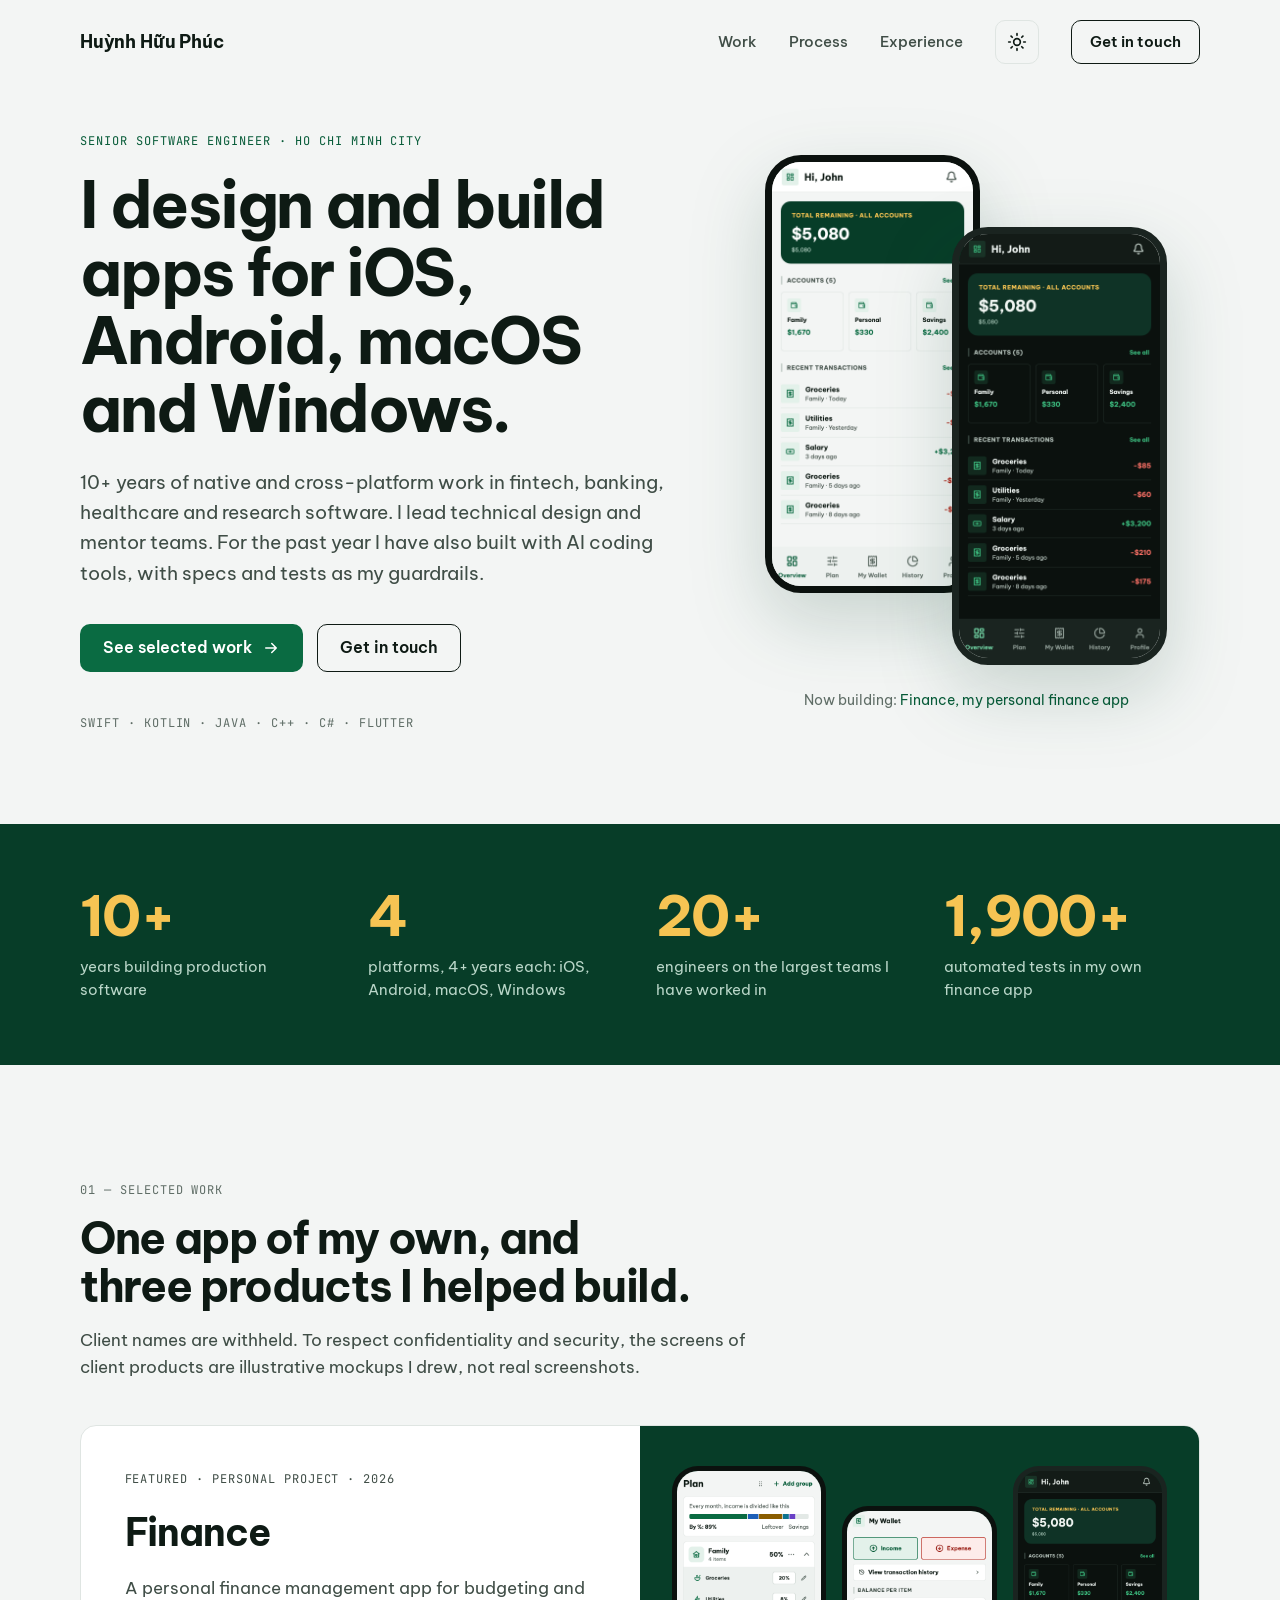
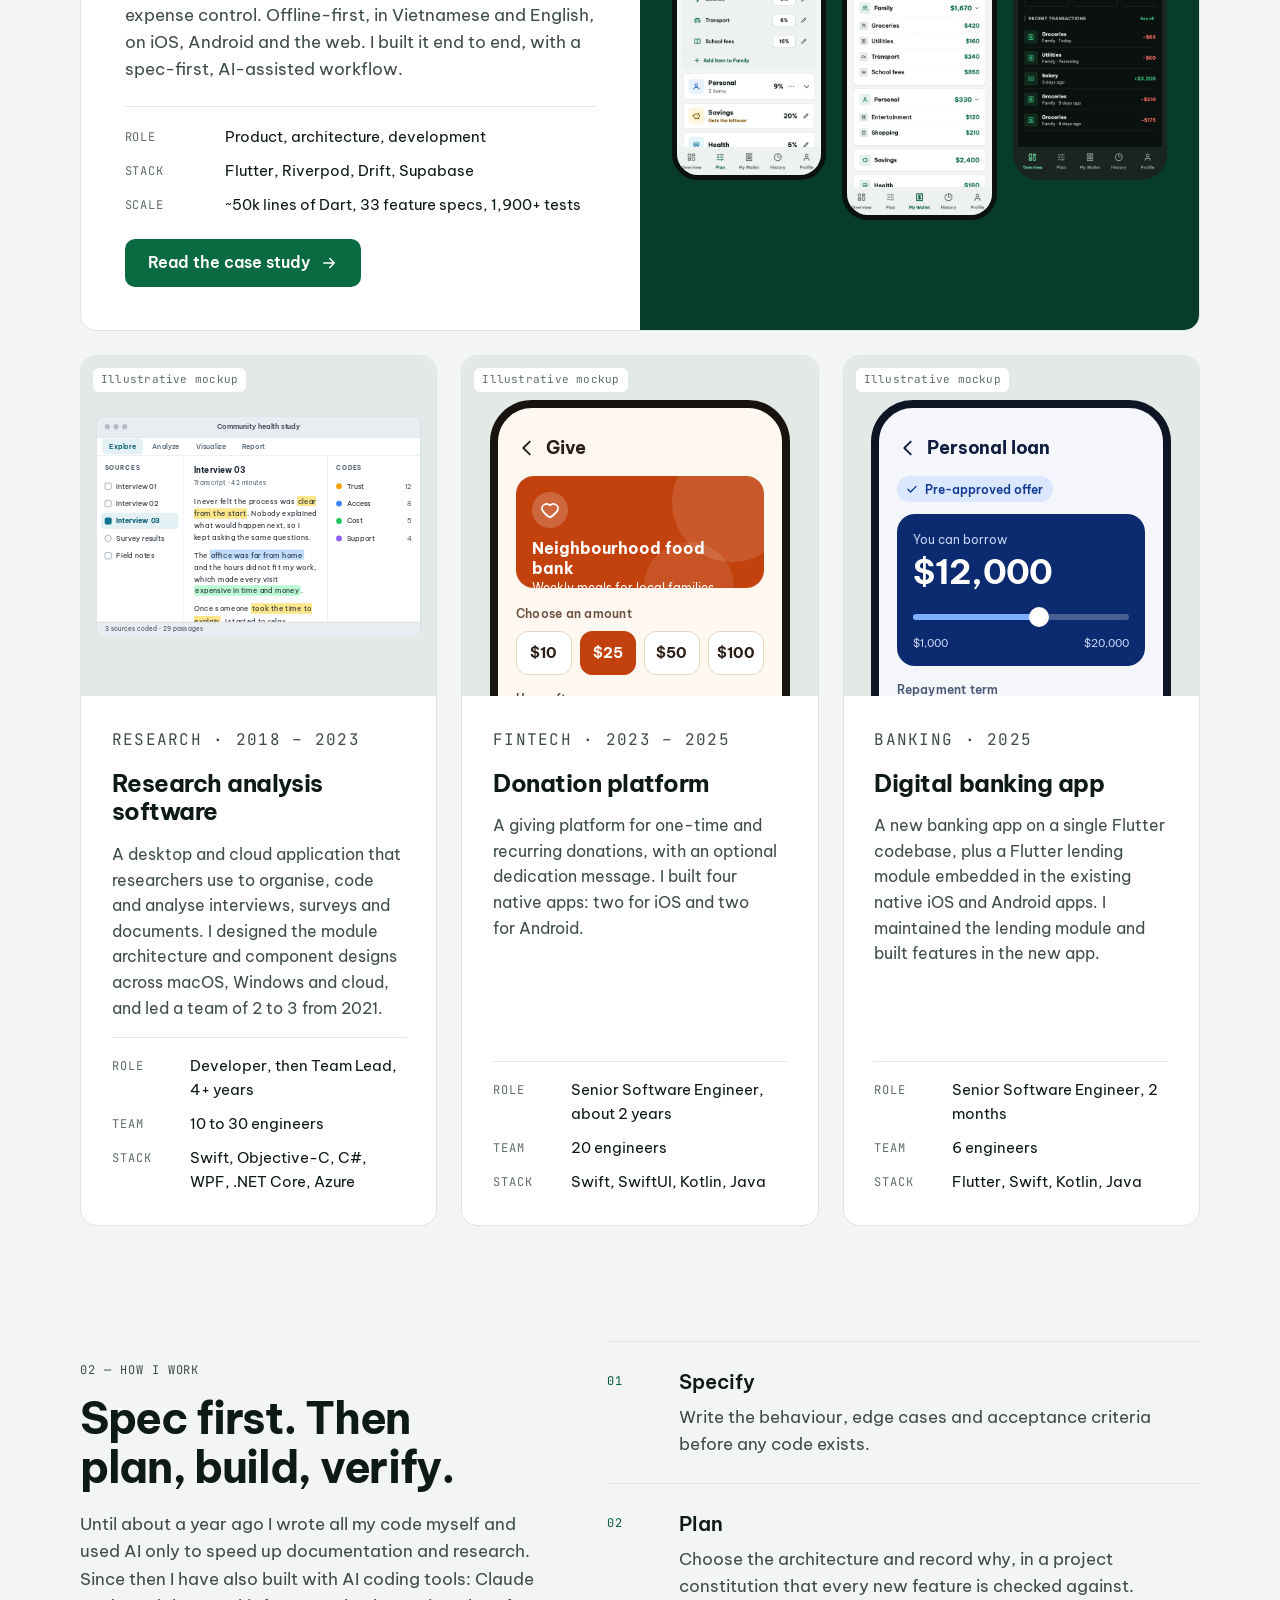
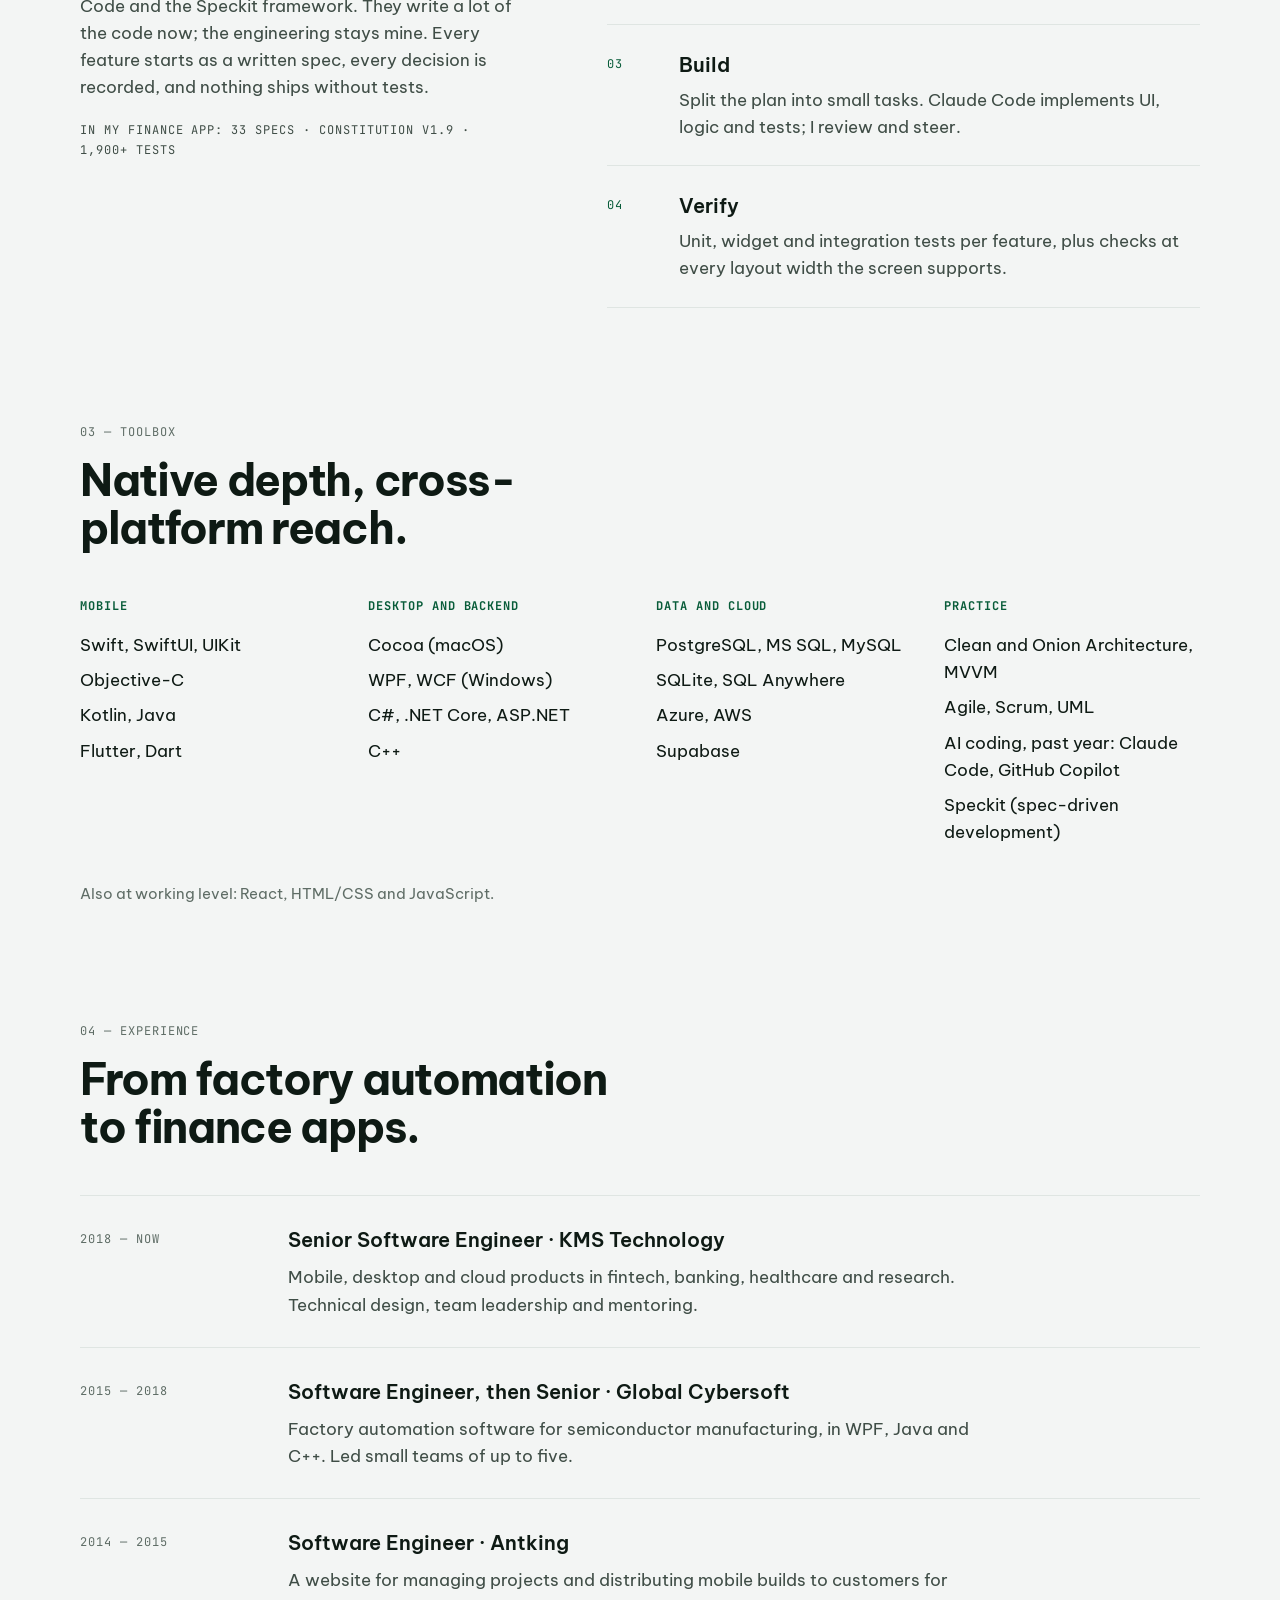
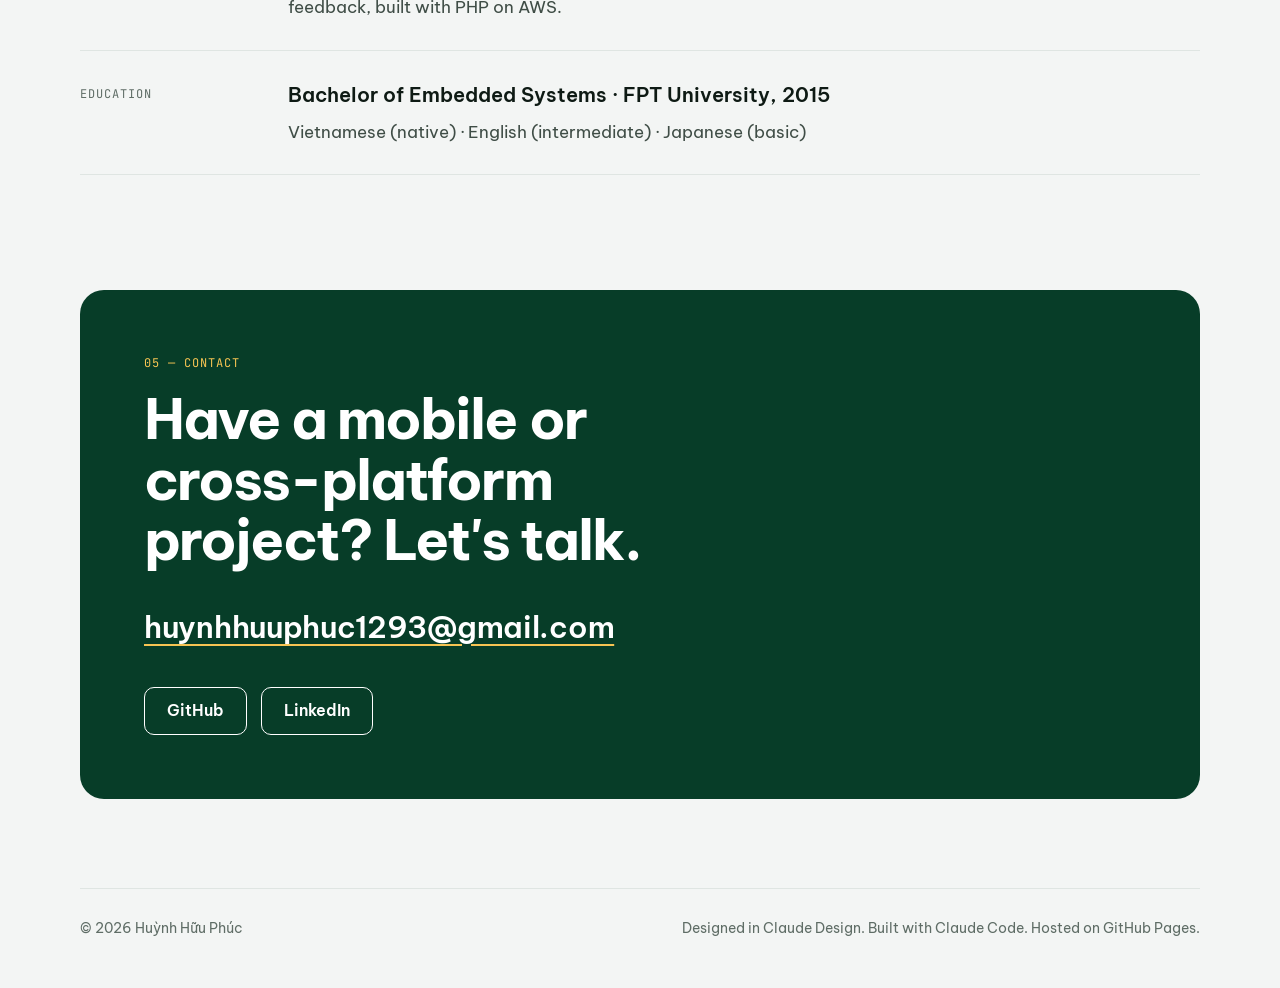
==== index.html @ 2ae61379 "Add portfolio site: home page, Finance case study, theme toggle Static HTML and CSS with no build st" ====
<!doctype html>
<html lang="en">
<head>
<meta charset="utf-8">
<meta name="viewport" content="width=device-width, initial-scale=1">
<title>Huỳnh Hữu Phúc · Senior Software Engineer for iOS, Android, macOS and Windows</title>
<meta name="description" content="Senior Software Engineer in Ho Chi Minh City with 10+ years of native and cross-platform work for iOS, Android, macOS and Windows. Selected work, process and contact.">
<link rel="canonical" href="https://phuchuynh2712.github.io/my-portfolio/">
<meta property="og:type" content="website">
<meta property="og:title" content="Huỳnh Hữu Phúc · Senior Software Engineer">
<meta property="og:description" content="10+ years of native and cross-platform apps for iOS, Android, macOS and Windows.">
<meta property="og:url" content="https://phuchuynh2712.github.io/my-portfolio/">
<meta name="twitter:card" content="summary">
<meta name="theme-color" content="#073d28">
<link rel="icon" href="assets/img/favicon.svg" type="image/svg+xml">
<link rel="preconnect" href="https://fonts.googleapis.com">
<link rel="preconnect" href="https://fonts.gstatic.com" crossorigin>
<link rel="stylesheet" href="https://fonts.googleapis.com/css2?family=Be+Vietnam+Pro:wght@400;500;600;700&family=JetBrains+Mono:wght@400;500&display=swap">
<link rel="stylesheet" href="assets/css/styles.css">
<script src="assets/js/site.js"></script>
<script type="application/ld+json">
{
  "@context": "https://schema.org",
  "@type": "Person",
  "name": "Huỳnh Hữu Phúc",
  "jobTitle": "Senior Software Engineer",
  "url": "https://phuchuynh2712.github.io/my-portfolio/",
  "address": { "@type": "PostalAddress", "addressLocality": "Ho Chi Minh City", "addressCountry": "VN" },
  "sameAs": [
    "https://github.com/phuchuynh2712",
    "https://www.linkedin.com/in/phuc-huynh-051a99437/"
  ]
}
</script>
</head>
<body id="top">
<a class="skip-link" href="#main">Skip to content</a>

<header class="site-header">
  <div class="container">
    <div class="bar">
      <a class="brand" href="#top">Huỳnh Hữu Phúc</a>
      <nav class="nav" aria-label="Main">
        <div class="nav-links">
          <a href="#work">Work</a>
          <a href="#process">Process</a>
          <a href="#experience">Experience</a>
        </div>
        <button class="theme-toggle" id="theme-toggle" type="button" aria-label="Switch between light and dark theme">
          <svg class="icon-sun" width="20" height="20" viewBox="0 0 24 24" fill="none" stroke="currentColor" stroke-width="2" stroke-linecap="round" stroke-linejoin="round" aria-hidden="true"><circle cx="12" cy="12" r="4"/><path d="M12 2v2M12 20v2M4.9 4.9l1.4 1.4M17.7 17.7l1.4 1.4M2 12h2M20 12h2M4.9 19.1l1.4-1.4M17.7 6.3l1.4-1.4"/></svg>
          <svg class="icon-moon" width="20" height="20" viewBox="0 0 24 24" fill="none" stroke="currentColor" stroke-width="2" stroke-linecap="round" stroke-linejoin="round" aria-hidden="true"><path d="M21 12.8A9 9 0 1 1 11.2 3a7 7 0 0 0 9.8 9.8z"/></svg>
        </button>
        <a class="btn btn--ghost btn--small" href="#contact">Get in touch</a>
      </nav>
    </div>
  </div>
</header>

<main id="main">

<section class="hero container" aria-labelledby="hero-title">
  <div class="hero-grid">
    <div class="hero-text">
      <p class="mono mono--accent">Senior Software Engineer · Ho Chi Minh City</p>
      <h1 id="hero-title">I design and build apps for iOS, Android, macOS and Windows.</h1>
      <p class="lede">10+ years of native and cross-platform work in fintech, banking, healthcare and research software. I lead technical design and mentor teams. For the past year I have also built with AI coding tools, with specs and tests as my guardrails.</p>
      <div class="cta-row">
        <a class="btn btn--primary" href="#work">See selected work
          <svg width="18" height="18" viewBox="0 0 24 24" fill="none" stroke="currentColor" stroke-width="2" stroke-linecap="round" stroke-linejoin="round" aria-hidden="true"><path d="M5 12h14M13 6l6 6-6 6"/></svg></a>
        <a class="btn btn--ghost" href="#contact">Get in touch</a>
      </div>
      <p class="mono skills-line">Swift · Kotlin · Java · C++ · C# · Flutter</p>
    </div>
    <div class="hero-visual">
      <div class="hero-phones">
        <img class="phone" src="assets/img/ks-overview-light.png" width="820" height="1728" alt="Finance app, overview screen in light theme">
        <img class="phone phone--dark" src="assets/img/ks-overview-dark.png" width="820" height="1728" alt="Finance app, overview screen in dark theme">
      </div>
      <p class="hero-caption">Now building: <a href="finance/">Finance, my personal finance app</a></p>
    </div>
  </div>
</section>

<section class="stats" aria-label="At a glance">
  <div class="container">
    <div class="stats-grid">
      <div><div class="stat-num">10+</div><div class="stat-label">years building production software</div></div>
      <div><div class="stat-num">4</div><div class="stat-label">platforms, 4+ years each: iOS, Android, macOS, Windows</div></div>
      <div><div class="stat-num">20+</div><div class="stat-label">engineers on the largest teams I have worked in</div></div>
      <div><div class="stat-num">1,900+</div><div class="stat-label">automated tests in my own finance app</div></div>
    </div>
  </div>
</section>

<section class="section container" id="work" aria-labelledby="work-title">
  <div class="section-head">
    <p class="mono">01 — Selected work</p>
    <h2 id="work-title">One app of my own, and three products I helped build.</h2>
    <p class="intro">Client names are withheld. To respect confidentiality and security, the screens of client products are illustrative mockups I drew, not real screenshots.</p>
  </div>

  <article class="card featured">
    <div class="featured-text">
      <p class="mono mono--accent">Featured · Personal project · 2026</p>
      <h3>Finance</h3>
      <p>A personal finance management app for budgeting and expense control. Offline-first, in Vietnamese and English, on iOS, Android and the web. I built it end to end, with a spec-first, AI-assisted workflow.</p>
      <dl class="spec">
        <dt class="mono">Role</dt><dd>Product, architecture, development</dd>
        <dt class="mono">Stack</dt><dd>Flutter, Riverpod, Drift, Supabase</dd>
        <dt class="mono">Scale</dt><dd>~50k lines of Dart, 33 feature specs, 1,900+ tests</dd>
      </dl>
      <div>
        <a class="btn btn--primary" href="finance/">Read the case study
          <svg width="18" height="18" viewBox="0 0 24 24" fill="none" stroke="currentColor" stroke-width="2" stroke-linecap="round" stroke-linejoin="round" aria-hidden="true"><path d="M5 12h14M13 6l6 6-6 6"/></svg></a>
      </div>
    </div>
    <div class="featured-panel">
      <div class="featured-shots">
        <img class="phone phone--sm" src="assets/img/ks-plan-light.png" width="820" height="1728" loading="lazy" alt="Finance plan screen: income split across groups and items">
        <img class="phone phone--sm" src="assets/img/ks-wallet-light.png" width="820" height="1728" loading="lazy" alt="Finance wallet screen: balance per item">
        <img class="phone phone--sm phone--dark" src="assets/img/ks-overview-dark.png" width="820" height="1728" loading="lazy" alt="Finance overview screen in dark theme">
      </div>
    </div>
  </article>

  <div class="projects">

    <article class="card project">
      <div class="project-media project-media--window">
        <span class="mono mock-badge" style="text-transform:none; letter-spacing:0.02em">Illustrative mockup</span>
        <div class="mock-scale"><div>
          <div role="img" aria-label="Illustrative mockup of research analysis software: a list of sources, an interview transcript with highlighted passages, and a panel of codes with counts" style="width:560px; height:380px; box-sizing:border-box; border:1px solid #C5CCD4; border-radius:12px; background:#F6F7F9; overflow:hidden; display:flex; flex-direction:column; font-family:'Be Vietnam Pro',system-ui,sans-serif; color:#1F2933">
            <div style="height:36px; flex:0 0 36px; background:#E9ECF0; border-bottom:1px solid #D3D9E0; display:flex; align-items:center; padding:0 14px; position:relative">
              <div style="display:flex; gap:6px"><div style="width:9px; height:9px; border-radius:5px; background:#B4BDC7"></div><div style="width:9px; height:9px; border-radius:5px; background:#B4BDC7"></div><div style="width:9px; height:9px; border-radius:5px; background:#B4BDC7"></div></div>
              <div style="position:absolute; left:0; right:0; text-align:center; font-size:12px; font-weight:600; color:#3E4C59">Community health study</div>
            </div>
            <div style="height:32px; flex:0 0 32px; background:#FFFFFF; border-bottom:1px solid #E1E5EA; display:flex; align-items:center; gap:4px; padding:0 10px; font-size:12px; font-weight:500">
              <div style="padding:4px 12px; border-radius:6px; background:#E3F1F5; color:#0B5C73; font-weight:600">Explore</div>
              <div style="padding:4px 12px; color:#52606D">Analyze</div>
              <div style="padding:4px 12px; color:#52606D">Visualize</div>
              <div style="padding:4px 12px; color:#52606D">Report</div>
            </div>
            <div style="flex:1 1 auto; display:flex; min-height:0">
              <div style="width:150px; flex:0 0 150px; box-sizing:border-box; background:#FFFFFF; border-right:1px solid #E1E5EA; padding:12px 8px">
                <div style="padding:0 6px; font-size:11px; font-weight:700; letter-spacing:0.08em; color:#52606D">SOURCES</div>
                <div style="margin-top:8px; display:flex; flex-direction:column; gap:2px; font-size:12px">
                  <div style="height:28px; display:flex; align-items:center; gap:8px; padding:0 6px; border-radius:6px"><div style="width:12px; height:12px; border-radius:3px; border:1.5px solid #7B8794"></div>Interview 01</div>
                  <div style="height:28px; display:flex; align-items:center; gap:8px; padding:0 6px; border-radius:6px"><div style="width:12px; height:12px; border-radius:3px; border:1.5px solid #7B8794"></div>Interview 02</div>
                  <div style="height:28px; display:flex; align-items:center; gap:8px; padding:0 6px; border-radius:6px; background:#E3F1F5; font-weight:700; color:#0B5C73"><div style="width:12px; height:12px; border-radius:3px; background:#0E7490"></div>Interview 03</div>
                  <div style="height:28px; display:flex; align-items:center; gap:8px; padding:0 6px; border-radius:6px"><div style="width:12px; height:12px; border-radius:6px; border:1.5px solid #7B8794"></div>Survey results</div>
                  <div style="height:28px; display:flex; align-items:center; gap:8px; padding:0 6px; border-radius:6px"><div style="width:12px; height:12px; border-radius:3px; border:1.5px solid #7B8794"></div>Field notes</div>
                </div>
              </div>
              <div style="flex:1 1 auto; min-width:0; box-sizing:border-box; background:#FFFFFF; padding:14px 18px; overflow:hidden">
                <div style="font-size:14px; font-weight:700">Interview 03</div>
                <div style="margin-top:2px; font-size:11px; color:#52606D">Transcript · 42 minutes</div>
                <div style="margin-top:12px; font-size:12.5px; line-height:1.65">
                  <p style="margin:0">I never felt the process was <span style="background:#FDE68A; padding:1px 2px; border-radius:3px">clear from the start</span>. Nobody explained what would happen next, so I kept asking the same questions.</p>
                  <p style="margin:10px 0 0">The <span style="background:#BFDBFE; padding:1px 2px; border-radius:3px">office was far from home</span> and the hours did not fit my work, which made every visit <span style="background:#BBF7D0; padding:1px 2px; border-radius:3px">expensive in time and money</span>.</p>
                  <p style="margin:10px 0 0">Once someone <span style="background:#FDE68A; padding:1px 2px; border-radius:3px">took the time to explain</span>, I started to relax.</p>
                </div>
              </div>
              <div style="width:160px; flex:0 0 160px; box-sizing:border-box; background:#FFFFFF; border-left:1px solid #E1E5EA; padding:12px 10px">
                <div style="padding:0 4px; font-size:11px; font-weight:700; letter-spacing:0.08em; color:#52606D">CODES</div>
                <div style="margin-top:8px; display:flex; flex-direction:column; gap:2px; font-size:12px">
                  <div style="height:28px; display:flex; align-items:center; gap:8px; padding:0 4px"><div style="width:10px; height:10px; border-radius:5px; background:#F59E0B"></div><span style="flex:1 1 auto">Trust</span><span style="color:#52606D">12</span></div>
                  <div style="height:28px; display:flex; align-items:center; gap:8px; padding:0 4px"><div style="width:10px; height:10px; border-radius:5px; background:#3B82F6"></div><span style="flex:1 1 auto">Access</span><span style="color:#52606D">8</span></div>
                  <div style="height:28px; display:flex; align-items:center; gap:8px; padding:0 4px"><div style="width:10px; height:10px; border-radius:5px; background:#22C55E"></div><span style="flex:1 1 auto">Cost</span><span style="color:#52606D">5</span></div>
                  <div style="height:28px; display:flex; align-items:center; gap:8px; padding:0 4px"><div style="width:10px; height:10px; border-radius:5px; background:#8B5CF6"></div><span style="flex:1 1 auto">Support</span><span style="color:#52606D">4</span></div>
                </div>
              </div>
            </div>
            <div style="height:24px; flex:0 0 24px; background:#E9ECF0; border-top:1px solid #D3D9E0; display:flex; align-items:center; padding:0 14px; font-size:11px; color:#3E4C59">3 sources coded · 29 passages</div>
          </div>
        </div></div>
      </div>
      <div class="project-body">
        <p class="mono">Research · 2018 – 2023</p>
        <h3>Research analysis software</h3>
        <p>A desktop and cloud application that researchers use to organise, code and analyse interviews, surveys and documents. I designed the module architecture and component designs across macOS, Windows and cloud, and led a team of 2 to 3 from 2021.</p>
        <dl class="spec">
          <dt class="mono">Role</dt><dd>Developer, then Team Lead, 4+ years</dd>
          <dt class="mono">Team</dt><dd>10 to 30 engineers</dd>
          <dt class="mono">Stack</dt><dd>Swift, Objective-C, C#, WPF, .NET Core, Azure</dd>
        </dl>
      </div>
    </article>

    <article class="card project">
      <div class="project-media project-media--phone">
        <span class="mono mock-badge" style="text-transform:none; letter-spacing:0.02em">Illustrative mockup</span>
        <div class="mock-phone">
          <div role="img" aria-label="Illustrative mockup of a donation app: choose an amount, how often to give, and an optional dedication" style="width:300px; height:620px; box-sizing:border-box; border:8px solid #17130F; border-radius:42px; background:#FFF8F1; overflow:hidden; font-family:'Be Vietnam Pro',system-ui,sans-serif; color:#2B1D14">
            <div style="padding:18px 18px 0; display:flex; flex-direction:column">
              <div style="display:flex; align-items:center; gap:8px; height:44px">
                <svg width="22" height="22" viewBox="0 0 24 24" fill="none" stroke="#2B1D14" stroke-width="2" stroke-linecap="round" stroke-linejoin="round" aria-hidden="true"><path d="M15 5l-7 7 7 7"/></svg>
                <span style="font-weight:700; font-size:18px; letter-spacing:-0.01em">Give</span>
              </div>
              <div style="margin-top:6px; border-radius:18px; background:#C2410C; height:112px; box-sizing:border-box; padding:16px; color:#FFFFFF; position:relative; overflow:hidden">
                <div style="position:absolute; right:-28px; top:-34px; width:120px; height:120px; border-radius:60px; background:rgba(255,255,255,0.12)"></div>
                <div style="position:absolute; right:30px; bottom:-44px; width:90px; height:90px; border-radius:45px; background:rgba(255,255,255,0.1)"></div>
                <div style="width:36px; height:36px; border-radius:18px; background:rgba(255,255,255,0.2); display:flex; align-items:center; justify-content:center">
                  <svg width="20" height="20" viewBox="0 0 24 24" fill="none" stroke="#FFFFFF" stroke-width="2" stroke-linecap="round" stroke-linejoin="round" aria-hidden="true"><path d="M12 21s-7-4.5-9.3-9A5.5 5.5 0 0 1 12 6.6 5.5 5.5 0 0 1 21.3 12C19 16.5 12 21 12 21z"/></svg>
                </div>
                <div style="margin-top:10px; font-weight:700; font-size:16px; line-height:1.25">Neighbourhood food bank</div>
                <div style="margin-top:2px; font-size:12px; line-height:1.3">Weekly meals for local families</div>
              </div>
              <div style="margin-top:16px; font-size:12px; font-weight:600; color:#6B4F3F; letter-spacing:0.02em">Choose an amount</div>
              <div style="margin-top:8px; display:grid; grid-template-columns:repeat(4,minmax(0,1fr)); gap:8px">
                <div style="height:44px; border-radius:12px; background:#FFFFFF; border:1.5px solid #E9D3C2; display:flex; align-items:center; justify-content:center; font-weight:700; font-size:15px">$10</div>
                <div style="height:44px; border-radius:12px; background:#C2410C; border:1.5px solid #C2410C; color:#FFFFFF; display:flex; align-items:center; justify-content:center; font-weight:700; font-size:15px">$25</div>
                <div style="height:44px; border-radius:12px; background:#FFFFFF; border:1.5px solid #E9D3C2; display:flex; align-items:center; justify-content:center; font-weight:700; font-size:15px">$50</div>
                <div style="height:44px; border-radius:12px; background:#FFFFFF; border:1.5px solid #E9D3C2; display:flex; align-items:center; justify-content:center; font-weight:700; font-size:15px">$100</div>
              </div>
              <div style="margin-top:14px; font-size:12px; font-weight:600; color:#6B4F3F; letter-spacing:0.02em">How often</div>
              <div style="margin-top:8px; display:grid; grid-template-columns:repeat(2,minmax(0,1fr)); gap:8px">
                <div style="height:40px; border-radius:20px; background:#FFFFFF; border:1.5px solid #E9D3C2; display:flex; align-items:center; justify-content:center; font-weight:600; font-size:13px">One-time</div>
                <div style="height:40px; border-radius:20px; background:#FFFFFF; border:1.5px solid #E9D3C2; display:flex; align-items:center; justify-content:center; font-weight:600; font-size:13px">Weekly</div>
                <div style="height:40px; border-radius:20px; background:#FFFFFF; border:1.5px solid #E9D3C2; display:flex; align-items:center; justify-content:center; font-weight:600; font-size:13px">Fortnightly</div>
                <div style="height:40px; border-radius:20px; background:#2B1D14; border:1.5px solid #2B1D14; color:#FFFFFF; display:flex; align-items:center; justify-content:center; font-weight:600; font-size:13px">Monthly</div>
              </div>
              <div style="margin-top:14px; font-size:12px; font-weight:600; color:#6B4F3F; letter-spacing:0.02em">Dedicate this gift (optional)</div>
              <div style="margin-top:8px; height:64px; border-radius:12px; background:#FFFFFF; border:1.5px solid #E9D3C2; box-sizing:border-box; padding:10px 12px; font-size:13px; line-height:1.4; color:#2B1D14">In honour of Grandma Rose, who always cooked for everyone.</div>
              <div style="margin-top:16px; height:52px; border-radius:14px; background:#C2410C; color:#FFFFFF; display:flex; align-items:center; justify-content:center; font-weight:700; font-size:16px">Give $25 monthly</div>
            </div>
          </div>
        </div>
      </div>
      <div class="project-body">
        <p class="mono">Fintech · 2023 – 2025</p>
        <h3>Donation platform</h3>
        <p>A giving platform for one-time and recurring donations, with an optional dedication message. I built four native apps: two for iOS and two for Android.</p>
        <dl class="spec">
          <dt class="mono">Role</dt><dd>Senior Software Engineer, about 2 years</dd>
          <dt class="mono">Team</dt><dd>20 engineers</dd>
          <dt class="mono">Stack</dt><dd>Swift, SwiftUI, Kotlin, Java</dd>
        </dl>
      </div>
    </article>

    <article class="card project">
      <div class="project-media project-media--phone">
        <span class="mono mock-badge" style="text-transform:none; letter-spacing:0.02em">Illustrative mockup</span>
        <div class="mock-phone">
          <div role="img" aria-label="Illustrative mockup of a banking app: a pre-approved personal loan offer with an amount slider, a repayment term and a repayment summary" style="width:300px; height:620px; box-sizing:border-box; border:8px solid #0E1626; border-radius:42px; background:#F4F6FB; overflow:hidden; font-family:'Be Vietnam Pro',system-ui,sans-serif; color:#0E1B3D">
            <div style="padding:18px 18px 0; display:flex; flex-direction:column">
              <div style="display:flex; align-items:center; gap:8px; height:44px">
                <svg width="22" height="22" viewBox="0 0 24 24" fill="none" stroke="#0E1B3D" stroke-width="2" stroke-linecap="round" stroke-linejoin="round" aria-hidden="true"><path d="M15 5l-7 7 7 7"/></svg>
                <span style="font-weight:700; font-size:18px; letter-spacing:-0.01em">Personal loan</span>
              </div>
              <div style="margin-top:6px; align-self:flex-start; height:26px; padding:0 10px 0 8px; border-radius:13px; background:#DBE7FF; color:#123A91; display:flex; align-items:center; gap:6px; font-weight:600; font-size:12px">
                <svg width="14" height="14" viewBox="0 0 24 24" fill="none" stroke="#123A91" stroke-width="2.4" stroke-linecap="round" stroke-linejoin="round" aria-hidden="true"><path d="M5 12.5l4.5 4.5L19 7.5"/></svg>
                Pre-approved offer
              </div>
              <div style="margin-top:12px; border-radius:18px; background:#0B2A6F; color:#FFFFFF; padding:16px 16px 14px">
                <div style="font-size:12px; color:#C9D6F5">You can borrow</div>
                <div style="margin-top:4px; font-weight:700; font-size:34px; letter-spacing:-0.02em; line-height:1.1">$12,000</div>
                <div style="margin-top:16px; position:relative; height:20px">
                  <div style="position:absolute; left:0; right:0; top:7px; height:6px; border-radius:3px; background:rgba(255,255,255,0.25)"></div>
                  <div style="position:absolute; left:0; width:58%; top:7px; height:6px; border-radius:3px; background:#7FB0FF"></div>
                  <div style="position:absolute; left:calc(58% - 10px); top:0; width:20px; height:20px; border-radius:10px; background:#FFFFFF"></div>
                </div>
                <div style="margin-top:8px; display:flex; justify-content:space-between; font-size:11px; color:#C9D6F5"><span>$1,000</span><span>$20,000</span></div>
              </div>
              <div style="margin-top:14px; font-size:12px; font-weight:600; color:#4B5878; letter-spacing:0.02em">Repayment term</div>
              <div style="margin-top:8px; display:grid; grid-template-columns:repeat(3,minmax(0,1fr)); gap:8px">
                <div style="height:40px; border-radius:12px; background:#FFFFFF; border:1.5px solid #D5DCEC; display:flex; align-items:center; justify-content:center; font-weight:600; font-size:13px">12 mo</div>
                <div style="height:40px; border-radius:12px; background:#2563EB; border:1.5px solid #2563EB; color:#FFFFFF; display:flex; align-items:center; justify-content:center; font-weight:600; font-size:13px">24 mo</div>
                <div style="height:40px; border-radius:12px; background:#FFFFFF; border:1.5px solid #D5DCEC; display:flex; align-items:center; justify-content:center; font-weight:600; font-size:13px">36 mo</div>
              </div>
              <div style="margin-top:14px; border-radius:14px; background:#FFFFFF; border:1px solid #E1E6F2; padding:4px 14px">
                <div style="display:flex; justify-content:space-between; align-items:center; height:36px; border-bottom:1px solid #E8ECF5; font-size:13px"><span style="color:#4B5878">Monthly repayment</span><span style="font-weight:700">$553</span></div>
                <div style="display:flex; justify-content:space-between; align-items:center; height:36px; border-bottom:1px solid #E8ECF5; font-size:13px"><span style="color:#4B5878">Interest rate</span><span style="font-weight:700">9.9% p.a.</span></div>
                <div style="display:flex; justify-content:space-between; align-items:center; height:36px; font-size:13px"><span style="color:#4B5878">Total repayable</span><span style="font-weight:700">$13,272</span></div>
              </div>
              <div style="margin-top:8px; font-size:11px; color:#4B5878">Illustrative figures only.</div>
              <div style="margin-top:12px; height:52px; border-radius:14px; background:#2563EB; color:#FFFFFF; display:flex; align-items:center; justify-content:center; font-weight:700; font-size:16px">Continue</div>
            </div>
          </div>
        </div>
      </div>
      <div class="project-body">
        <p class="mono">Banking · 2025</p>
        <h3>Digital banking app</h3>
        <p>A new banking app on a single Flutter codebase, plus a Flutter lending module embedded in the existing native iOS and Android apps. I maintained the lending module and built features in the new app.</p>
        <dl class="spec">
          <dt class="mono">Role</dt><dd>Senior Software Engineer, 2 months</dd>
          <dt class="mono">Team</dt><dd>6 engineers</dd>
          <dt class="mono">Stack</dt><dd>Flutter, Swift, Kotlin, Java</dd>
        </dl>
      </div>
    </article>

  </div>
</section>

<section class="section container" id="process" aria-labelledby="process-title">
  <div class="process-grid">
    <div class="process-copy">
      <p class="mono">02 — How I work</p>
      <h2 id="process-title">Spec first. Then plan, build, verify.</h2>
      <p>Until about a year ago I wrote all my code myself and used AI only to speed up documentation and research. Since then I have also built with AI coding tools: Claude Code and the Speckit framework. They write a lot of the code now; the engineering stays mine. Every feature starts as a written spec, every decision is recorded, and nothing ships without tests.</p>
      <p class="proof mono">In my finance app: 33 specs · Constitution v1.9 · 1,900+ tests</p>
    </div>
    <ol class="steps" style="list-style:none; margin:0; padding:0">
      <li class="step"><span class="mono">01</span><div><h3>Specify</h3><p>Write the behaviour, edge cases and acceptance criteria before any code exists.</p></div></li>
      <li class="step"><span class="mono">02</span><div><h3>Plan</h3><p>Choose the architecture and record why, in a project constitution that every new feature is checked against.</p></div></li>
      <li class="step"><span class="mono">03</span><div><h3>Build</h3><p>Split the plan into small tasks. Claude Code implements UI, logic and tests; I review and steer.</p></div></li>
      <li class="step"><span class="mono">04</span><div><h3>Verify</h3><p>Unit, widget and integration tests per feature, plus checks at every layout width the screen supports.</p></div></li>
    </ol>
  </div>
</section>

<section class="section container" id="toolbox" aria-labelledby="toolbox-title">
  <div class="section-head">
    <p class="mono">03 — Toolbox</p>
    <h2 id="toolbox-title">Native depth, cross-platform reach.</h2>
  </div>
  <div class="toolbox">
    <div><h3 class="mono mono--accent">Mobile</h3>
      <ul><li>Swift, SwiftUI, UIKit</li><li>Objective-C</li><li>Kotlin, Java</li><li>Flutter, Dart</li></ul></div>
    <div><h3 class="mono mono--accent">Desktop and backend</h3>
      <ul><li>Cocoa (macOS)</li><li>WPF, WCF (Windows)</li><li>C#, .NET Core, ASP.NET</li><li>C++</li></ul></div>
    <div><h3 class="mono mono--accent">Data and cloud</h3>
      <ul><li>PostgreSQL, MS SQL, MySQL</li><li>SQLite, SQL Anywhere</li><li>Azure, AWS</li><li>Supabase</li></ul></div>
    <div><h3 class="mono mono--accent">Practice</h3>
      <ul><li>Clean and Onion Architecture, MVVM</li><li>Agile, Scrum, UML</li><li>AI coding, past year: Claude Code, GitHub Copilot</li><li>Speckit (spec-driven development)</li></ul></div>
  </div>
  <p class="note">Also at working level: React, HTML/CSS and JavaScript.</p>
</section>

<section class="section container" id="experience" aria-labelledby="experience-title">
  <div class="section-head">
    <p class="mono">04 — Experience</p>
    <h2 id="experience-title">From factory automation to finance apps.</h2>
  </div>
  <div class="timeline">
    <div class="role"><div class="mono when">2018 — Now</div><div class="what"><h3>Senior Software Engineer · KMS Technology</h3><p>Mobile, desktop and cloud products in fintech, banking, healthcare and research. Technical design, team leadership and mentoring.</p></div></div>
    <div class="role"><div class="mono when">2015 — 2018</div><div class="what"><h3>Software Engineer, then Senior · Global Cybersoft</h3><p>Factory automation software for semiconductor manufacturing, in WPF, Java and C++. Led small teams of up to five.</p></div></div>
    <div class="role"><div class="mono when">2014 — 2015</div><div class="what"><h3>Software Engineer · Antking</h3><p>A website for managing projects and distributing mobile builds to customers for feedback, built with PHP on AWS.</p></div></div>
    <div class="role"><div class="mono when">Education</div><div class="what"><h3>Bachelor of Embedded Systems · FPT University, 2015</h3><p>Vietnamese (native) · English (intermediate) · Japanese (basic)</p></div></div>
  </div>
</section>

<section class="container contact-wrap" id="contact" aria-labelledby="contact-title">
  <div class="contact">
    <p class="mono">05 — Contact</p>
    <h2 id="contact-title">Have a mobile or cross-platform project? Let's talk.</h2>
    <a class="contact-mail" href="mailto:huynhhuuphuc1293@gmail.com">huynhhuuphuc1293@gmail.com</a>
    <div class="cta-row">
      <a class="btn btn--on-hero" href="https://github.com/phuchuynh2712" rel="me noopener">GitHub</a>
      <a class="btn btn--on-hero" href="https://www.linkedin.com/in/phuc-huynh-051a99437/" rel="me noopener">LinkedIn</a>
    </div>
  </div>
</section>

</main>

<footer class="site-footer">
  <div class="container">
    <div class="row">
      <span>© 2026 Huỳnh Hữu Phúc</span>
      <span>Designed in Claude Design. Built with Claude Code. Hosted on GitHub Pages.</span>
    </div>
  </div>
</footer>

</body>
</html>
---- assets/css/styles.css ----
/* Portfolio of Huỳnh Hữu Phúc. Palette comes from the Finance app's own tokens. */

:root {
  --ground: #f3f5f4;
  --panel: #ffffff;
  --ink: #0e1a14;
  --dim: #3f4d46;
  --faint: #5f6d66;
  --line: #dfe5e2;
  --tint: #e3e9e6;
  --hero: #073d28;
  --hero-ink: #ffffff;
  --hero-dim: #b9d6c8;
  --gold: #f6c453;
  --accent: #0a6b42;
  --accent-ink: #085c39;
  --accent-press: #075735;
  --on-accent: #ffffff;
  --bezel: #0b110e;
  --bezel-dark: #1a2420;
  --shadow: rgba(7, 61, 40, 0.18);
  --font: "Be Vietnam Pro", system-ui, -apple-system, "Segoe UI", sans-serif;
  --mono: "JetBrains Mono", ui-monospace, Menlo, Consolas, monospace;
  color-scheme: light;
}

@media (prefers-color-scheme: dark) {
  :root:not([data-theme="light"]) {
    --ground: #0b110e;
    --panel: #131b17;
    --ink: #ecf2ef;
    --dim: #b4c1ba;
    --faint: #8f9d96;
    --line: #24302b;
    --tint: #1a2420;
    --hero: #0f3326;
    --hero-dim: #a9c7b8;
    --accent: #3dbe80;
    --accent-ink: #74d9a8;
    --accent-press: #33a86f;
    --on-accent: #03140b;
    --bezel: #2a3630;
    --bezel-dark: #2a3630;
    --shadow: rgba(0, 0, 0, 0.45);
    color-scheme: dark;
  }
}

:root[data-theme="dark"] {
  --ground: #0b110e;
  --panel: #131b17;
  --ink: #ecf2ef;
  --dim: #b4c1ba;
  --faint: #8f9d96;
  --line: #24302b;
  --tint: #1a2420;
  --hero: #0f3326;
  --hero-dim: #a9c7b8;
  --accent: #3dbe80;
  --accent-ink: #74d9a8;
  --accent-press: #33a86f;
  --on-accent: #03140b;
  --bezel: #2a3630;
  --bezel-dark: #2a3630;
  --shadow: rgba(0, 0, 0, 0.45);
  color-scheme: dark;
}

*,
*::before,
*::after {
  box-sizing: border-box;
}

html {
  scroll-behavior: smooth;
  scroll-padding-top: 24px;
}

@media (prefers-reduced-motion: reduce) {
  html {
    scroll-behavior: auto;
  }
}

body {
  margin: 0;
  background: var(--ground);
  color: var(--ink);
  font-family: var(--font);
  font-size: 17px;
  line-height: 1.6;
  -webkit-font-smoothing: antialiased;
  overflow-x: hidden;
}

img {
  max-width: 100%;
}

a {
  color: var(--accent-ink);
  text-decoration: none;
}

a:hover {
  text-decoration: underline;
}

:focus-visible {
  outline: 3px solid var(--accent);
  outline-offset: 3px;
  border-radius: 4px;
}

h1,
h2,
h3,
p,
ul,
dl,
dd {
  margin: 0;
}

ul {
  list-style: none;
  padding: 0;
}

.skip-link {
  position: absolute;
  left: 12px;
  top: -60px;
  z-index: 10;
  background: var(--ink);
  color: var(--ground);
  padding: 10px 16px;
  border-radius: 8px;
  font-weight: 600;
}

.skip-link:focus {
  top: 12px;
}

.container {
  max-width: 1200px;
  margin: 0 auto;
  padding: 0 clamp(20px, 4vw, 40px);
}

.section {
  padding-top: clamp(72px, 9vw, 128px);
}

.mono {
  font-family: var(--mono);
  font-size: 12px;
  letter-spacing: 0.08em;
  text-transform: uppercase;
  color: var(--faint);
}

.mono--accent {
  color: var(--accent-ink);
}

/* Buttons */
.btn {
  display: inline-flex;
  align-items: center;
  justify-content: center;
  gap: 10px;
  min-height: 48px;
  padding: 0 22px;
  border-radius: 10px;
  font-weight: 600;
  font-size: 16px;
  border: 1.5px solid transparent;
  cursor: pointer;
}

.btn:hover {
  text-decoration: none;
}

.btn--primary {
  background: var(--accent);
  color: var(--on-accent);
}

.btn--primary:hover {
  background: var(--accent-press);
  color: var(--on-accent);
}

.btn--ghost {
  border-color: var(--ink);
  color: var(--ink);
}

.btn--ghost:hover {
  background: var(--ink);
  color: var(--ground);
}

.btn--small {
  min-height: 44px;
  padding: 0 18px;
  font-size: 15px;
}

.btn--on-hero {
  border-color: #ffffff;
  color: #ffffff;
}

.btn--on-hero:hover {
  background: #ffffff;
  color: #073d28;
}

/* Header */
.site-header .bar {
  display: flex;
  align-items: center;
  justify-content: space-between;
  gap: 24px;
  min-height: 84px;
}

.brand {
  color: var(--ink);
  font-weight: 700;
  font-size: 18px;
  letter-spacing: -0.01em;
}

.brand:hover {
  text-decoration: none;
}

.nav {
  display: flex;
  align-items: center;
  gap: 32px;
}

.nav-links {
  display: flex;
  align-items: center;
  gap: 32px;
}

.nav-links a {
  color: var(--dim);
  font-size: 15px;
  font-weight: 500;
}

.nav-links a:hover {
  color: var(--ink);
  text-decoration: none;
}

.theme-toggle {
  width: 44px;
  height: 44px;
  display: inline-flex;
  align-items: center;
  justify-content: center;
  border-radius: 10px;
  border: 1.5px solid var(--line);
  background: transparent;
  color: var(--ink);
  cursor: pointer;
}

.theme-toggle:hover {
  border-color: var(--ink);
}

.theme-toggle .icon-moon {
  display: none;
}

:root[data-theme="dark"] .theme-toggle .icon-sun {
  display: none;
}

:root[data-theme="dark"] .theme-toggle .icon-moon {
  display: block;
}

@media (prefers-color-scheme: dark) {
  :root:not([data-theme="light"]) .theme-toggle .icon-sun {
    display: none;
  }
  :root:not([data-theme="light"]) .theme-toggle .icon-moon {
    display: block;
  }
}

.brand,
.btn {
  white-space: nowrap;
}

@media (max-width: 720px) {
  .nav-links {
    display: none;
  }
  .nav {
    gap: 10px;
  }
  .site-header .bar {
    gap: 12px;
  }
  .brand {
    font-size: 17px;
  }
  .btn--small {
    padding: 0 14px;
  }
}

/* Headings */
h1 {
  font-size: clamp(38px, 5.2vw, 64px);
  line-height: 1.06;
  font-weight: 700;
  letter-spacing: -0.035em;
  text-wrap: balance;
}

h2 {
  font-size: clamp(30px, 3.6vw, 44px);
  line-height: 1.1;
  font-weight: 700;
  letter-spacing: -0.03em;
  text-wrap: balance;
}

.section-head h2 {
  margin-top: 14px;
  max-width: 22ch;
}

.section-head .intro {
  margin-top: 16px;
  color: var(--dim);
  max-width: 64ch;
  text-wrap: pretty;
}

/* Hero */
.hero {
  padding-top: clamp(24px, 4vw, 48px);
  padding-bottom: clamp(56px, 7vw, 96px);
}

.hero-grid {
  display: flex;
  flex-wrap: wrap;
  align-items: center;
  gap: 56px 64px;
}

.hero-text {
  flex: 1 1 520px;
  min-width: 0;
}

.hero-text h1 {
  margin-top: 20px;
}

.lede {
  margin-top: 24px;
  font-size: 19px;
  color: var(--dim);
  max-width: 56ch;
  text-wrap: pretty;
}

.cta-row {
  display: flex;
  flex-wrap: wrap;
  gap: 14px;
  margin-top: 36px;
}

.skills-line {
  margin-top: 40px;
  line-height: 1.9;
}

.hero-visual {
  flex: 1 1 400px;
  min-width: 0;
}

.hero-phones {
  display: flex;
  justify-content: center;
  align-items: flex-start;
}

.hero-phones .phone {
  width: min(270px, 46%);
  filter: drop-shadow(0 28px 36px var(--shadow));
}

.hero-phones .phone + .phone {
  margin: 72px 0 0 -28px;
}

.hero-caption {
  text-align: center;
  margin-top: 24px;
  font-size: 14px;
  color: var(--faint);
}

/* Device frame */
.phone {
  display: block;
  height: auto;
  border: 7px solid var(--bezel);
  border-radius: 36px;
  background: var(--bezel);
}

.phone--dark {
  border-color: var(--bezel-dark);
}

.phone--sm {
  border-width: 5px;
  border-radius: 26px;
}

/* Stats */
.stats {
  background: var(--hero);
  color: var(--hero-ink);
}

.stats-grid {
  display: grid;
  grid-template-columns: repeat(auto-fit, minmax(min(240px, 100%), 1fr));
  gap: 36px 32px;
  padding-top: clamp(40px, 5vw, 64px);
  padding-bottom: clamp(40px, 5vw, 64px);
}

.stat-num {
  font-size: clamp(40px, 4.6vw, 56px);
  font-weight: 700;
  letter-spacing: -0.03em;
  line-height: 1;
  color: var(--gold);
}

.stat-label {
  margin-top: 12px;
  color: var(--hero-dim);
  font-size: 15px;
  line-height: 1.5;
}

/* Cards and work */
.card {
  background: var(--panel);
  border: 1px solid var(--line);
  border-radius: 16px;
}

.featured {
  margin-top: 44px;
  overflow: hidden;
  display: flex;
  flex-wrap: wrap;
}

.featured-text {
  flex: 1 1 440px;
  min-width: 0;
  padding: clamp(28px, 3.4vw, 48px);
  display: flex;
  flex-direction: column;
  gap: 22px;
}

.featured-text h3 {
  font-size: clamp(30px, 3vw, 40px);
  font-weight: 700;
  letter-spacing: -0.03em;
  line-height: 1.1;
}

.featured-text p {
  color: var(--dim);
  text-wrap: pretty;
}

.featured-panel {
  flex: 1 1 440px;
  min-width: 0;
  background: var(--hero);
  min-height: 440px;
  overflow: hidden;
  padding: 40px 32px 0;
}

.featured-shots {
  display: grid;
  grid-template-columns: repeat(3, minmax(0, 1fr));
  gap: 16px;
  align-items: start;
  max-width: 560px;
  margin: 0 auto;
}

.featured-shots .phone {
  width: 100%;
}

.featured-shots .phone:nth-child(2) {
  margin-top: 40px;
}

.spec {
  display: grid;
  grid-template-columns: 84px 1fr;
  gap: 10px 16px;
  font-size: 15px;
  border-top: 1px solid var(--line);
  padding-top: 18px;
}

.spec dt {
  padding-top: 3px;
}

.projects {
  display: grid;
  grid-template-columns: repeat(auto-fit, minmax(min(340px, 100%), 1fr));
  gap: 24px;
  margin-top: 24px;
}

.project {
  overflow: hidden;
  display: flex;
  flex-direction: column;
}

.project-media {
  position: relative;
  background: var(--tint);
  height: 340px;
  overflow: hidden;
  display: flex;
  justify-content: center;
}

.project-media--phone {
  align-items: flex-start;
  padding-top: 44px;
}

.project-media--window {
  align-items: center;
}

.mock-badge {
  position: absolute;
  top: 12px;
  left: 12px;
  z-index: 1;
  background: var(--panel);
  color: var(--faint);
  padding: 3px 8px;
  border-radius: 6px;
  font-size: 11px;
}

.project-body {
  padding: clamp(24px, 2.4vw, 32px);
  display: flex;
  flex-direction: column;
  gap: 16px;
  flex: 1 1 auto;
}

.project-body h3 {
  font-size: 24px;
  font-weight: 700;
  letter-spacing: -0.02em;
  line-height: 1.2;
}

.project-body p {
  color: var(--dim);
  font-size: 16px;
  text-wrap: pretty;
}

.project-body .spec {
  grid-template-columns: 64px 1fr;
  gap: 10px 14px;
  padding-top: 16px;
  margin-top: auto;
}

/* Mockups (illustrations of client products) */
.mock-phone {
  width: 300px;
  height: 620px;
  flex: 0 0 auto;
}

.mock-scale {
  width: 325px;
  height: 220px;
  overflow: hidden;
}

.mock-scale > div {
  width: 560px;
  height: 380px;
  transform: scale(0.58);
  transform-origin: 0 0;
}

/* Process */
.process-grid {
  display: flex;
  flex-wrap: wrap;
  gap: 48px 72px;
}

.process-copy {
  flex: 1 1 360px;
  min-width: 0;
}

.process-copy h2 {
  margin-top: 14px;
}

.process-copy p {
  margin-top: 20px;
  color: var(--dim);
  text-wrap: pretty;
}

.proof {
  margin-top: 28px;
  display: flex;
  flex-wrap: wrap;
  gap: 10px 28px;
}

.steps {
  flex: 1.4 1 460px;
  min-width: 0;
  border-bottom: 1px solid var(--line);
}

.step {
  display: grid;
  grid-template-columns: 56px 1fr;
  gap: 0 16px;
  padding: 24px 0;
  border-top: 1px solid var(--line);
}

.step .mono {
  padding-top: 6px;
  color: var(--accent-ink);
}

.step h3 {
  font-size: 20px;
  font-weight: 600;
}

.step p {
  margin-top: 6px;
  color: var(--dim);
  text-wrap: pretty;
}

/* Toolbox */
.toolbox {
  display: grid;
  grid-template-columns: repeat(auto-fit, minmax(min(250px, 100%), 1fr));
  gap: 40px 32px;
  margin-top: 44px;
}

.toolbox ul {
  margin-top: 16px;
  display: flex;
  flex-direction: column;
  gap: 8px;
}

.note {
  margin-top: 36px;
  color: var(--faint);
  font-size: 15px;
}

/* Experience */
.timeline {
  margin-top: 44px;
  border-bottom: 1px solid var(--line);
}

.role {
  display: flex;
  flex-wrap: wrap;
  gap: 8px 48px;
  padding: 28px 0;
  border-top: 1px solid var(--line);
}

.role .when {
  flex: 0 0 160px;
  padding-top: 6px;
}

.role .what {
  flex: 1 1 420px;
  min-width: 0;
}

.role h3 {
  font-size: 20px;
  font-weight: 600;
}

.role p {
  margin-top: 8px;
  color: var(--dim);
  max-width: 64ch;
  text-wrap: pretty;
}

/* Contact */
.contact {
  background: var(--hero);
  color: var(--hero-ink);
  border-radius: 24px;
  padding: clamp(32px, 5vw, 72px);
}

.contact h2 {
  margin-top: 16px;
  max-width: 18ch;
  font-size: clamp(32px, 4.4vw, 56px);
  line-height: 1.08;
  letter-spacing: -0.035em;
}

.contact .mono {
  color: var(--gold);
}

.contact-mail {
  display: inline-block;
  margin-top: 32px;
  color: #ffffff;
  font-size: clamp(20px, 2.6vw, 30px);
  font-weight: 600;
  letter-spacing: -0.01em;
  text-decoration: underline;
  text-underline-offset: 6px;
  text-decoration-thickness: 2px;
  text-decoration-color: var(--gold);
  overflow-wrap: anywhere;
}

.contact-mail:hover {
  color: #ffffff;
}

.contact .cta-row {
  margin-top: 36px;
}

.contact-wrap {
  padding-top: clamp(72px, 9vw, 128px);
  padding-bottom: clamp(56px, 7vw, 96px);
}

/* Footer */
.site-footer .row {
  display: flex;
  flex-wrap: wrap;
  justify-content: space-between;
  gap: 12px 32px;
  border-top: 1px solid var(--line);
  padding-top: 28px;
  padding-bottom: 48px;
  color: var(--faint);
  font-size: 14px;
}

/* Case study */
.cs-head .brandmark {
  display: flex;
  align-items: center;
  gap: 18px;
}

.cs-head .brandmark img {
  width: 72px;
  height: 72px;
  border-radius: 17px;
  box-shadow: 0 8px 20px var(--shadow);
}

.cs-head h1 {
  margin-top: 28px;
  max-width: 18ch;
  font-size: clamp(38px, 5.4vw, 68px);
  line-height: 1.05;
}

.cs-head .lede {
  font-size: 20px;
  max-width: 60ch;
}

.facts {
  display: grid;
  grid-template-columns: repeat(auto-fit, minmax(min(230px, 100%), 1fr));
  gap: 28px 32px;
  margin-top: 48px;
  padding-top: 28px;
  border-top: 1px solid var(--line);
}

.facts div div {
  margin-top: 8px;
}

.status {
  margin-top: 28px;
  color: var(--faint);
  font-size: 15px;
  max-width: 70ch;
}

.cs-band {
  background: var(--hero);
}

.cs-band .container {
  height: clamp(380px, 46vw, 620px);
  overflow: hidden;
  padding-top: clamp(40px, 5vw, 72px);
}

.cs-shots {
  display: grid;
  grid-template-columns: repeat(auto-fit, minmax(min(200px, 100%), 1fr));
  gap: 24px;
  align-items: start;
}

.cs-shots .phone {
  width: 100%;
}

.cs-shots .phone:nth-child(even) {
  margin-top: 48px;
}

.feature-grid {
  display: grid;
  grid-template-columns: repeat(auto-fit, minmax(min(340px, 100%), 1fr));
  gap: 20px;
  margin-top: 44px;
}

.feature {
  padding: 28px;
}

.feature h3 {
  margin-top: 12px;
  font-size: 21px;
  font-weight: 600;
  letter-spacing: -0.01em;
}

.feature p {
  margin-top: 10px;
  color: var(--dim);
  font-size: 16px;
  text-wrap: pretty;
}

.decisions {
  margin-top: 44px;
  border-bottom: 1px solid var(--line);
}

.decision {
  display: flex;
  flex-wrap: wrap;
  gap: 12px 56px;
  padding: 32px 0;
  border-top: 1px solid var(--line);
}

.decision > div {
  flex: 1 1 300px;
  min-width: 0;
}

.decision h3 {
  margin-top: 10px;
  font-size: 24px;
  font-weight: 600;
  letter-spacing: -0.015em;
  line-height: 1.25;
}

.decision p {
  flex: 1.6 1 440px;
  min-width: 0;
  color: var(--dim);
  text-wrap: pretty;
}

.numbers {
  display: grid;
  grid-template-columns: repeat(auto-fit, minmax(min(240px, 100%), 1fr));
  gap: 32px;
  margin-top: 44px;
}

.number {
  font-size: clamp(36px, 4vw, 52px);
  font-weight: 700;
  letter-spacing: -0.03em;
  line-height: 1;
  color: var(--accent-ink);
}

.number-label {
  margin-top: 10px;
  color: var(--dim);
  font-size: 15px;
}

.quotes {
  margin-top: 56px;
}

.quote-grid {
  display: grid;
  grid-template-columns: repeat(auto-fit, minmax(min(340px, 100%), 1fr));
  gap: 20px;
  margin-top: 20px;
}

.quote {
  padding: 28px;
}

.quote p {
  margin-top: 14px;
  font-family: var(--mono);
  font-size: 14.5px;
  line-height: 1.7;
  text-wrap: pretty;
}

.theme-grid {
  display: grid;
  grid-template-columns: repeat(auto-fit, minmax(min(200px, 100%), 1fr));
  gap: 24px;
  margin-top: 44px;
  align-items: start;
}

.theme-grid .phone {
  width: 100%;
  filter: drop-shadow(0 20px 28px var(--shadow));
}

/* Plain text pages */
.not-found {
  padding: 96px 0;
  text-align: center;
}

.not-found h1 {
  margin: 16px auto 0;
  max-width: 14ch;
}

.not-found p {
  margin: 20px auto 32px;
  color: var(--dim);
}
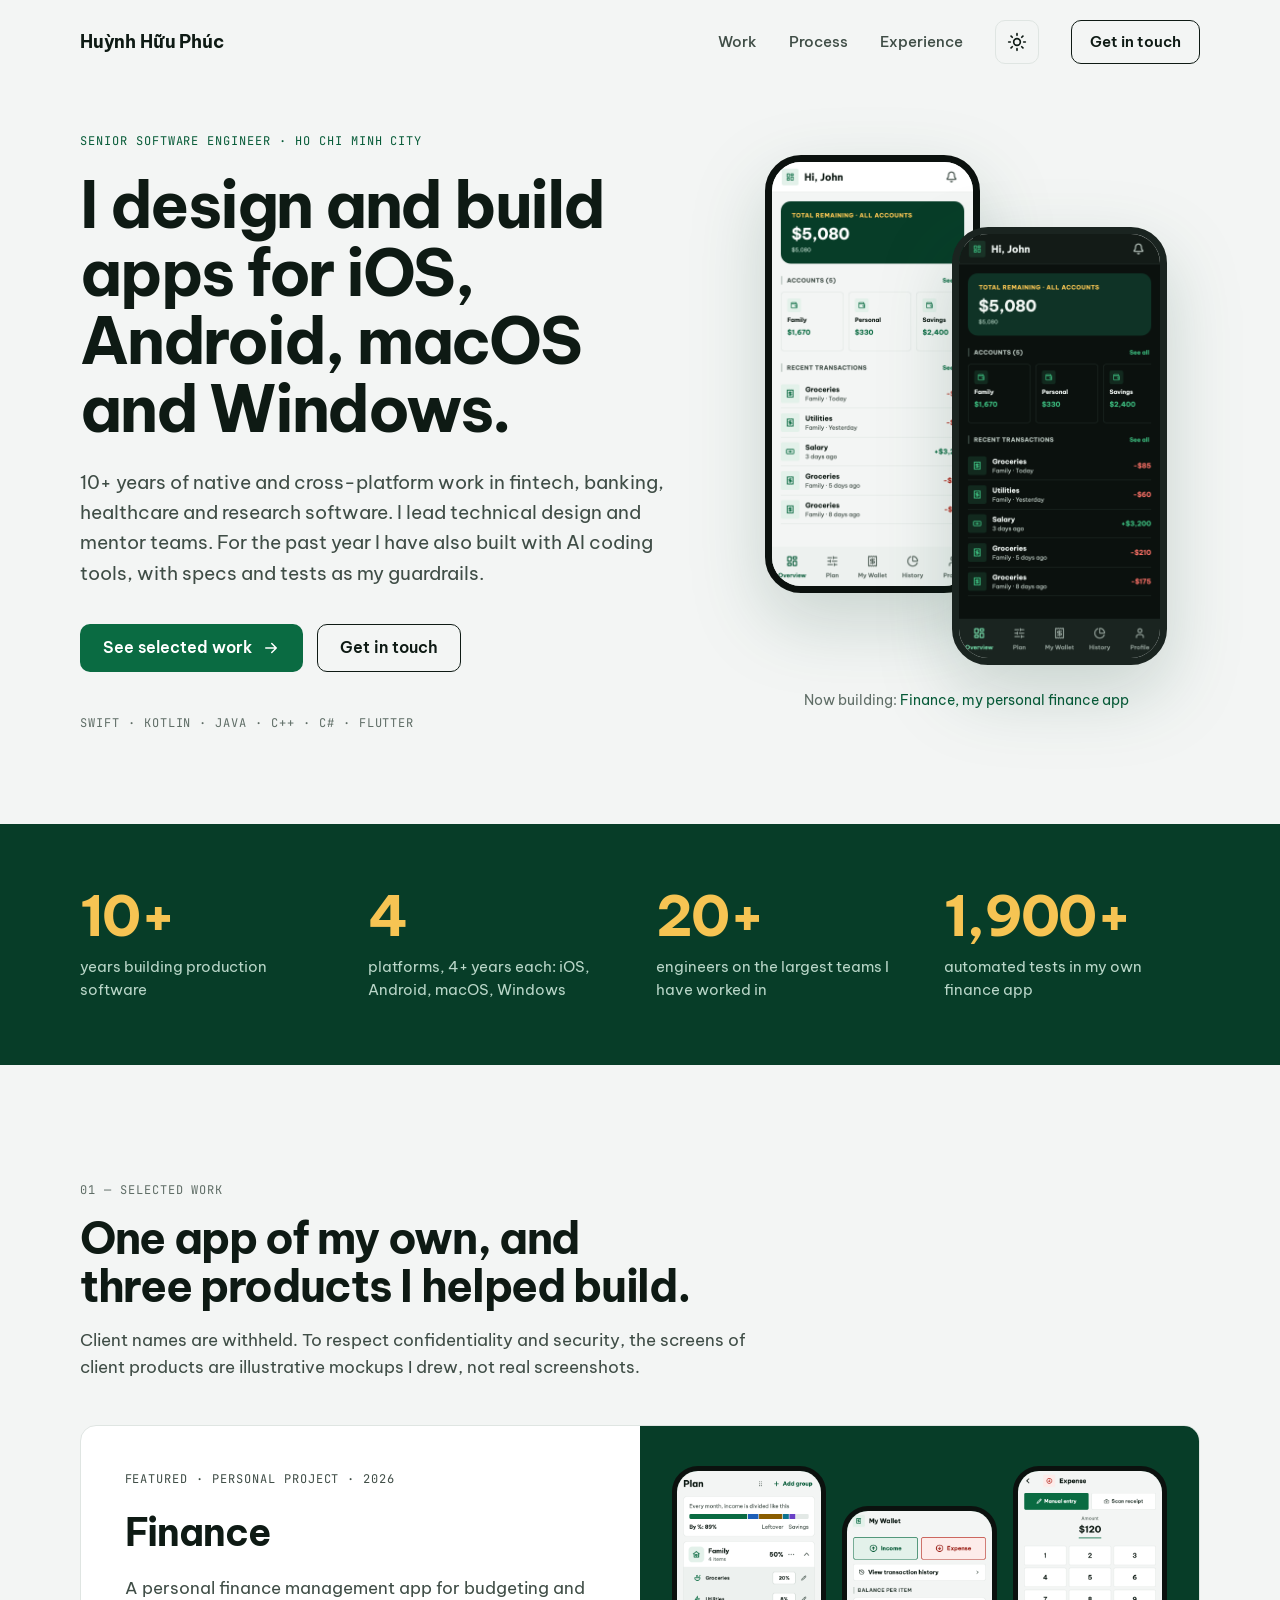
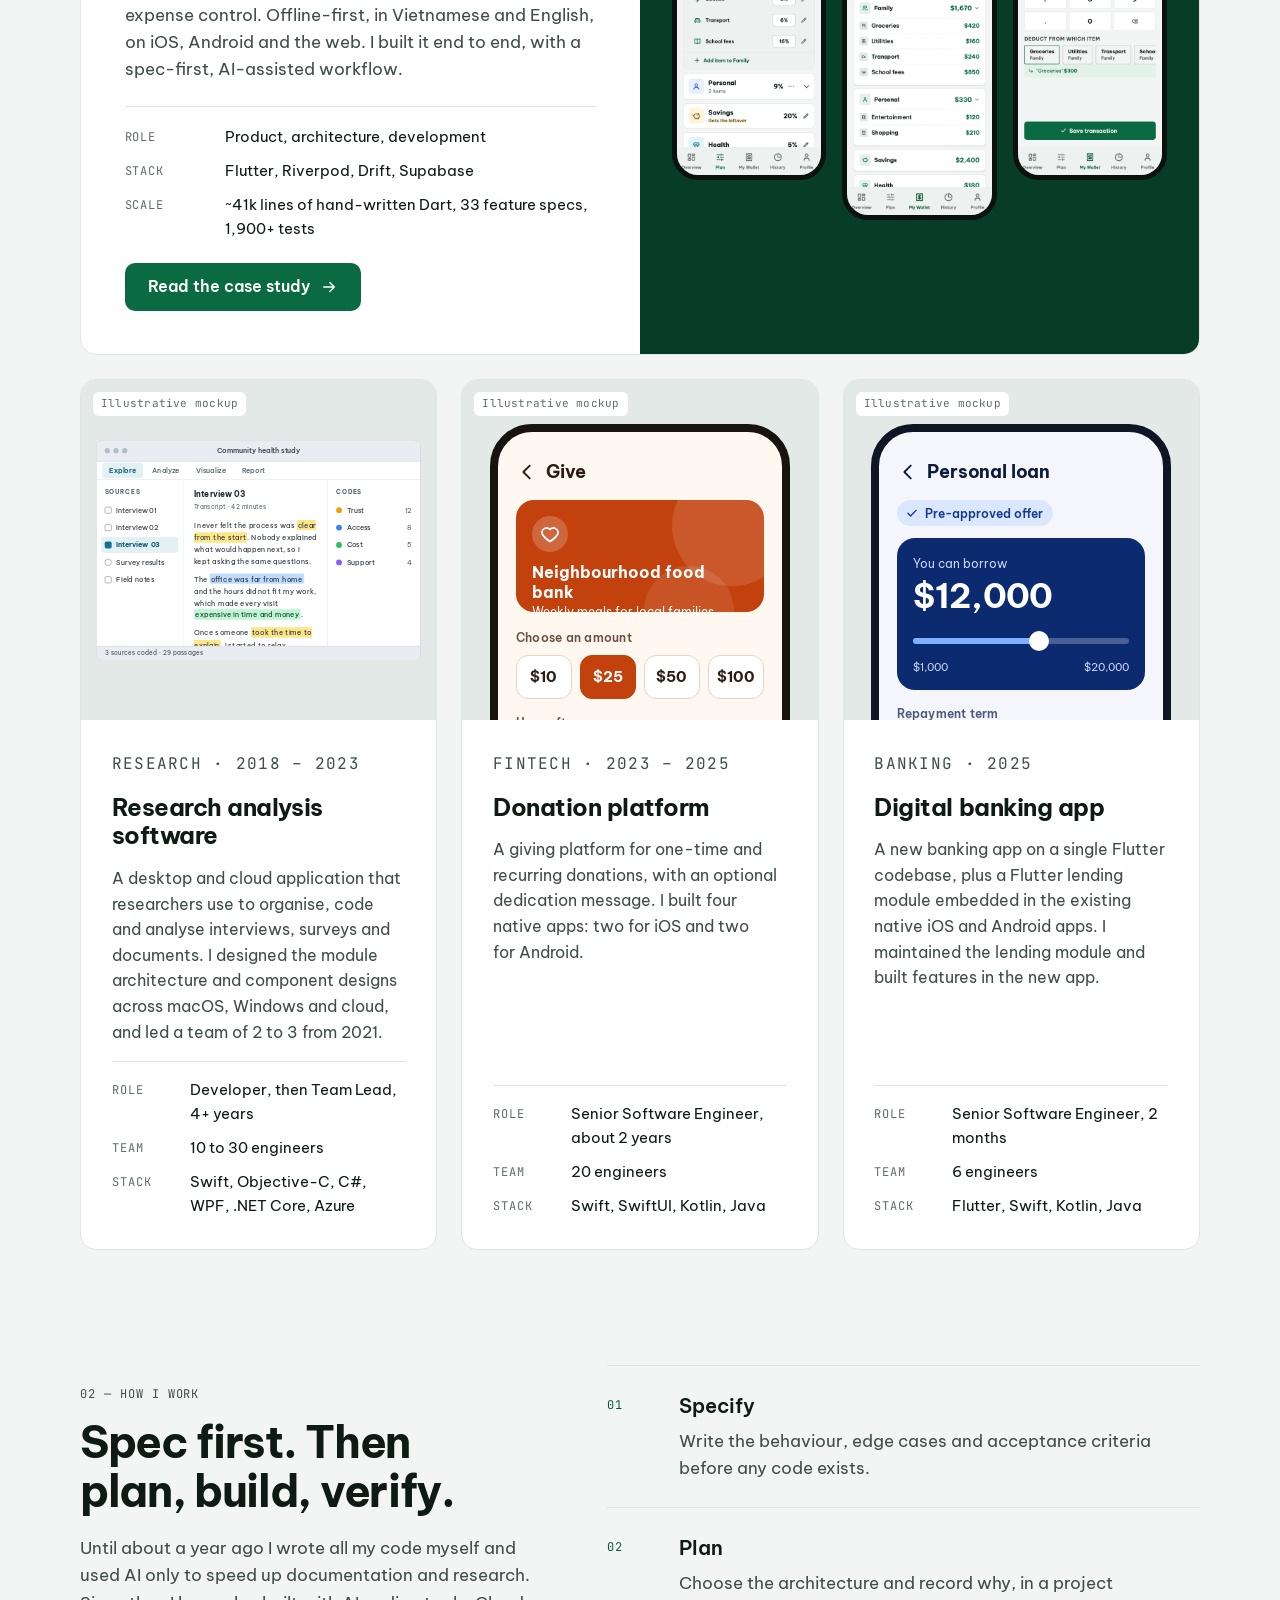
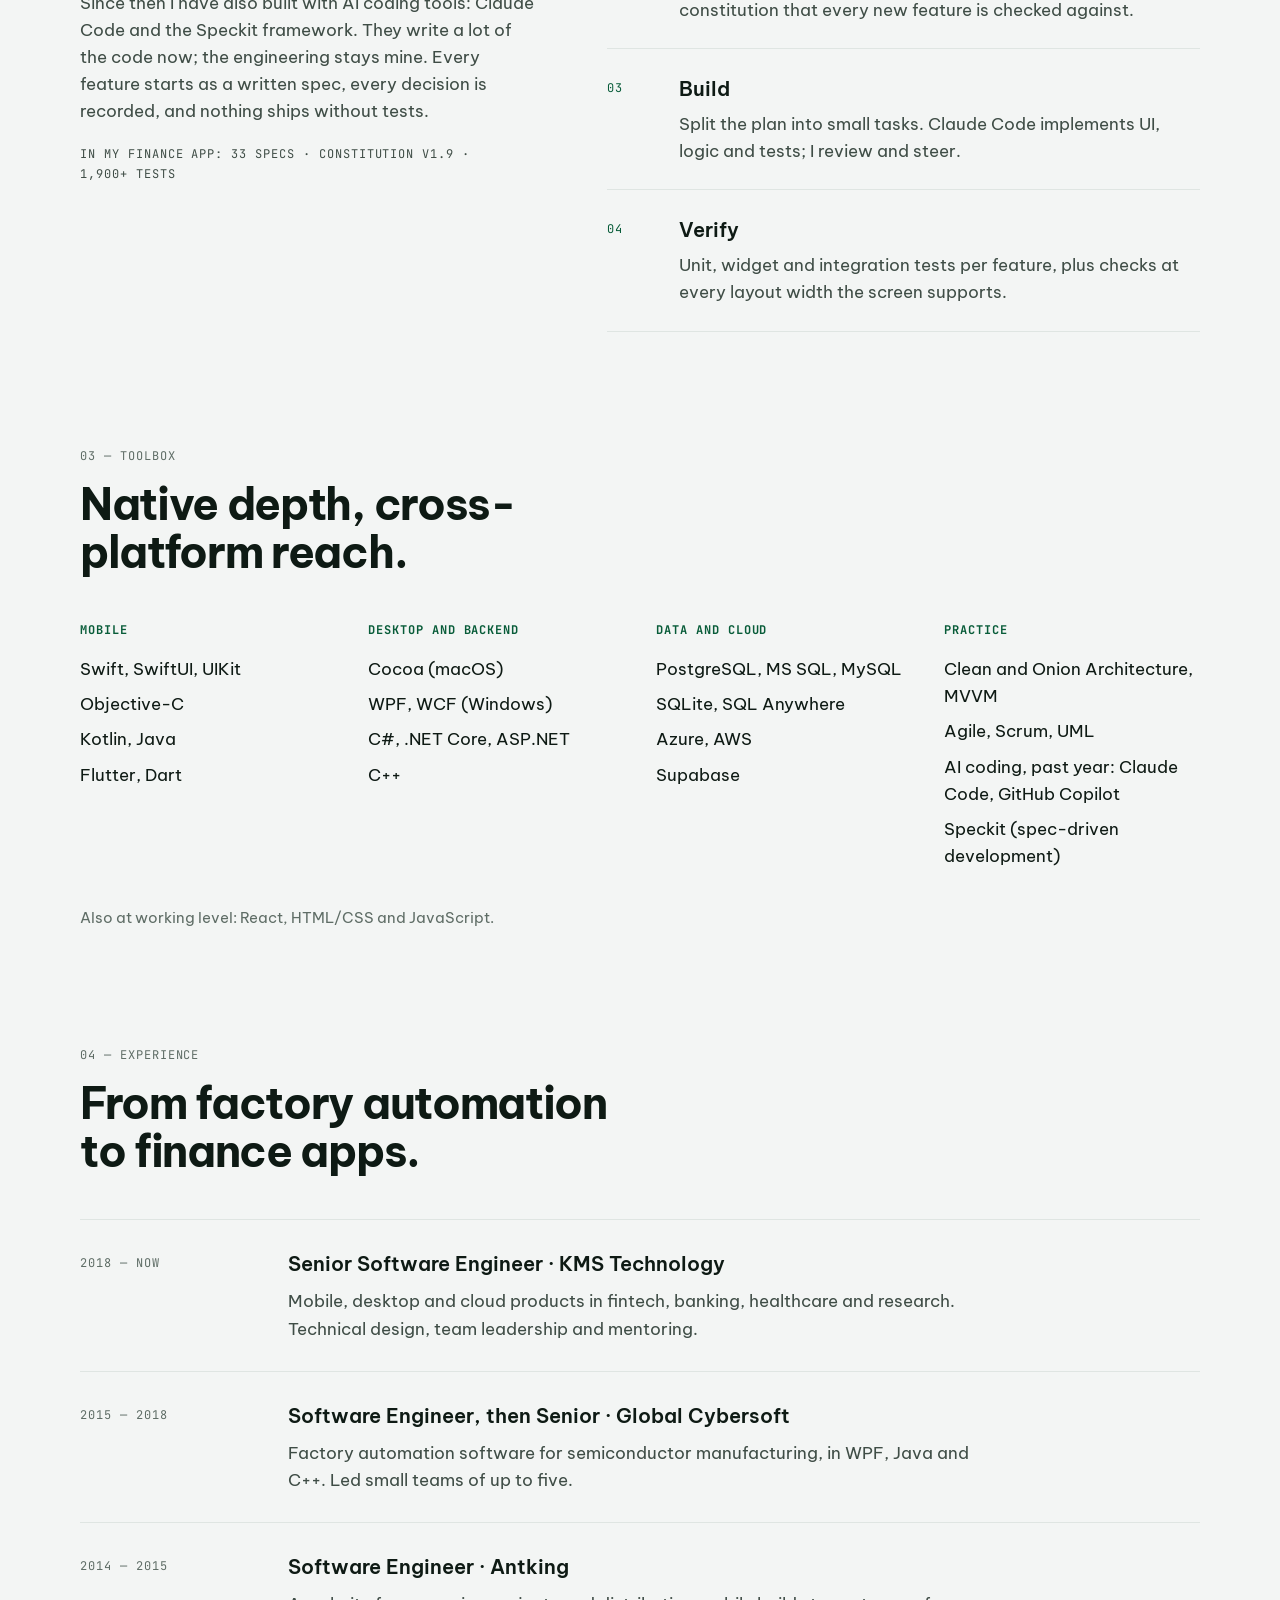
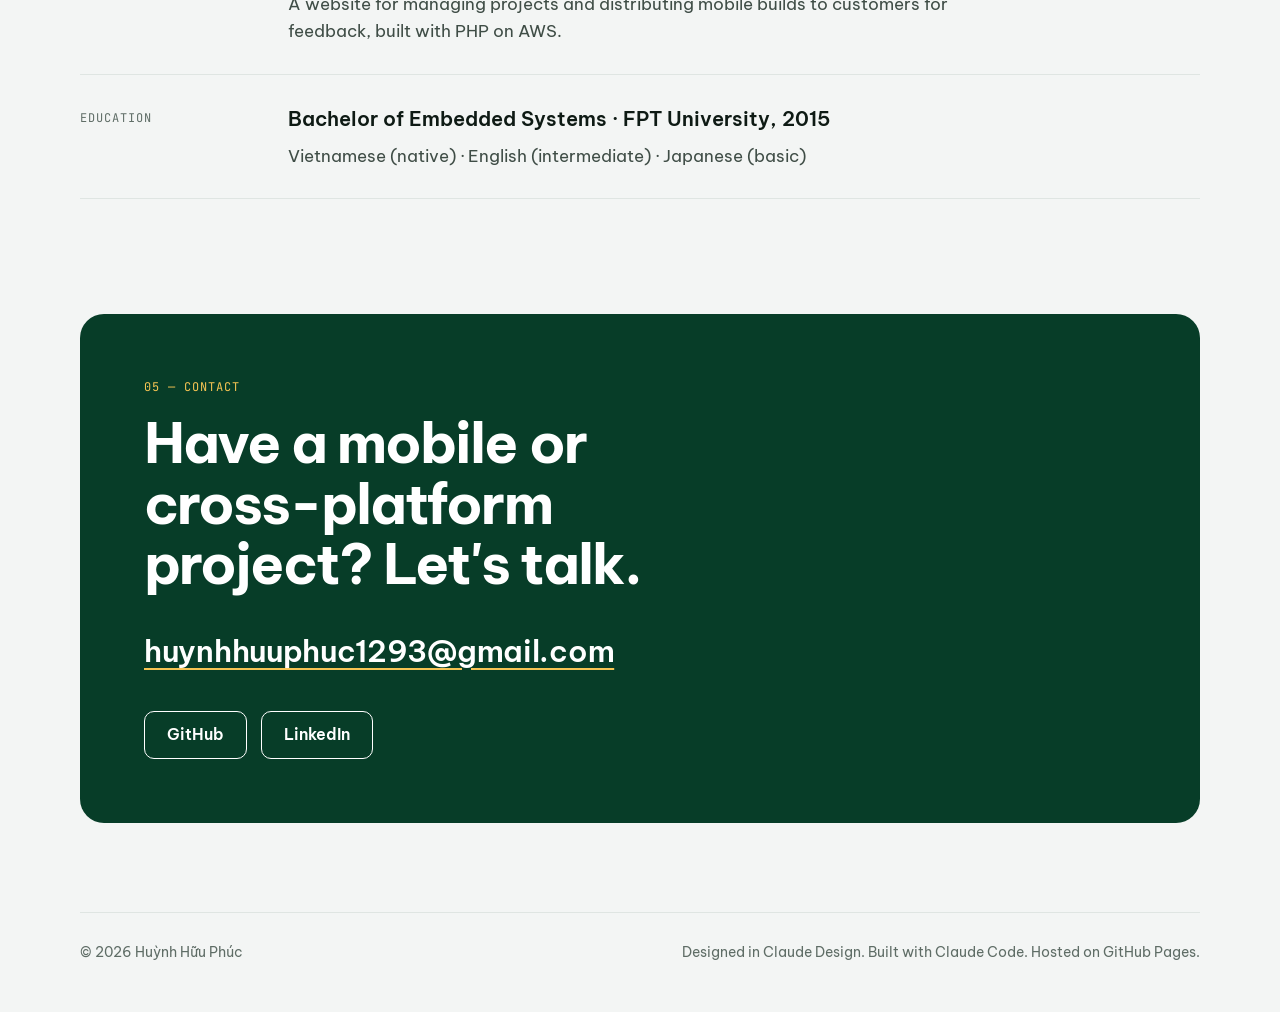
==== commit 061a14b6: "Add architecture and adaptive-layout figures, share image, fix facts - Add a data-flow diagram and a" ====
--- a/index.html
+++ b/index.html
@@ -10,7 +10,12 @@
 <meta property="og:title" content="Huỳnh Hữu Phúc · Senior Software Engineer">
 <meta property="og:description" content="10+ years of native and cross-platform apps for iOS, Android, macOS and Windows.">
 <meta property="og:url" content="https://phuchuynh2712.github.io/my-portfolio/">
-<meta name="twitter:card" content="summary">
+<meta property="og:image" content="https://phuchuynh2712.github.io/my-portfolio/assets/img/og.png">
+<meta property="og:image:width" content="1200">
+<meta property="og:image:height" content="630">
+<meta property="og:image:alt" content="Huỳnh Hữu Phúc, Senior Software Engineer, with two screens of the Finance app">
+<meta name="twitter:card" content="summary_large_image">
+<meta name="twitter:image" content="https://phuchuynh2712.github.io/my-portfolio/assets/img/og.png">
 <meta name="theme-color" content="#073d28">
 <link rel="icon" href="assets/img/favicon.svg" type="image/svg+xml">
 <link rel="preconnect" href="https://fonts.googleapis.com">
@@ -107,7 +112,7 @@
       <dl class="spec">
         <dt class="mono">Role</dt><dd>Product, architecture, development</dd>
         <dt class="mono">Stack</dt><dd>Flutter, Riverpod, Drift, Supabase</dd>
-        <dt class="mono">Scale</dt><dd>~50k lines of Dart, 33 feature specs, 1,900+ tests</dd>
+        <dt class="mono">Scale</dt><dd>~41k lines of hand-written Dart, 33 feature specs, 1,900+ tests</dd>
       </dl>
       <div>
         <a class="btn btn--primary" href="finance/">Read the case study
@@ -118,7 +123,7 @@
       <div class="featured-shots">
         <img class="phone phone--sm" src="assets/img/ks-plan-light.png" width="820" height="1728" loading="lazy" alt="Finance plan screen: income split across groups and items">
         <img class="phone phone--sm" src="assets/img/ks-wallet-light.png" width="820" height="1728" loading="lazy" alt="Finance wallet screen: balance per item">
-        <img class="phone phone--sm phone--dark" src="assets/img/ks-overview-dark.png" width="820" height="1728" loading="lazy" alt="Finance overview screen in dark theme">
+        <img class="phone phone--sm" src="assets/img/ks-expense-light.png" width="820" height="1728" loading="lazy" alt="Finance expense entry screen: number pad, item picker and the balance left after the expense">
       </div>
     </div>
   </article>
--- a/assets/css/styles.css
+++ b/assets/css/styles.css
@@ -967,7 +967,7 @@
 
 .quote-grid {
   display: grid;
-  grid-template-columns: repeat(auto-fit, minmax(min(340px, 100%), 1fr));
+  grid-template-columns: repeat(auto-fit, minmax(min(480px, 100%), 1fr));
   gap: 20px;
   margin-top: 20px;
 }
@@ -997,6 +997,162 @@
   filter: drop-shadow(0 20px 28px var(--shadow));
 }
 
+/* Figures */
+.figure {
+  margin: 56px 0 0;
+}
+
+.figure figcaption {
+  margin-top: 16px;
+  color: var(--faint);
+  font-size: 15px;
+  max-width: 70ch;
+  text-wrap: pretty;
+}
+
+.diagram-wrap {
+  overflow-x: auto;
+  padding-bottom: 8px;
+}
+
+.diagram {
+  display: block;
+  width: 100%;
+  min-width: 720px;
+  height: auto;
+}
+
+.diagram .box {
+  fill: var(--panel);
+  stroke: var(--line);
+  stroke-width: 1.5;
+}
+
+.diagram .box--core {
+  stroke: var(--accent);
+  stroke-width: 2.5;
+}
+
+.diagram .t {
+  fill: var(--ink);
+  font-family: var(--font);
+  font-size: 16px;
+  font-weight: 700;
+}
+
+.diagram .s {
+  fill: var(--dim);
+  font-family: var(--font);
+  font-size: 13px;
+}
+
+.diagram .l {
+  fill: var(--faint);
+  font-family: var(--mono);
+  font-size: 12px;
+}
+
+.diagram .arrow {
+  stroke: var(--faint);
+  stroke-width: 2;
+  fill: none;
+}
+
+.diagram marker path {
+  fill: var(--faint);
+  stroke: none;
+}
+
+.devices {
+  display: flex;
+  align-items: flex-end;
+  gap: clamp(16px, 3vw, 40px);
+  margin-top: 24px;
+}
+
+.device {
+  min-width: 0;
+}
+
+.device--desktop {
+  flex: 4 1 0;
+}
+
+.device--tablet {
+  flex: 2.2 1 0;
+}
+
+.device--phone {
+  flex: 1.1 1 0;
+}
+
+.device img {
+  display: block;
+  width: 100%;
+  height: auto;
+}
+
+.device--phone .phone {
+  border-width: 5px;
+  border-radius: 26px;
+}
+
+.frame-desktop {
+  border: 1px solid var(--line);
+  border-radius: 12px;
+  overflow: hidden;
+  background: var(--panel);
+  box-shadow: 0 24px 40px -20px var(--shadow);
+}
+
+.frame-bar {
+  display: flex;
+  align-items: center;
+  gap: 6px;
+  height: 28px;
+  padding: 0 12px;
+  background: var(--tint);
+  border-bottom: 1px solid var(--line);
+}
+
+.frame-bar i {
+  width: 9px;
+  height: 9px;
+  border-radius: 50%;
+  background: var(--faint);
+  opacity: 0.5;
+}
+
+.frame-tablet {
+  border: 10px solid var(--bezel);
+  border-radius: 24px;
+  background: var(--bezel);
+  overflow: hidden;
+}
+
+.device-label {
+  margin-top: 14px;
+  text-transform: none;
+  letter-spacing: 0.02em;
+  font-size: 13px;
+}
+
+@media (max-width: 720px) {
+  .devices {
+    flex-direction: column;
+    align-items: stretch;
+  }
+  .device--desktop,
+  .device--tablet {
+    flex: none;
+  }
+  .device--phone {
+    flex: none;
+    align-self: center;
+    width: min(240px, 100%);
+  }
+}
+
 /* Plain text pages */
 .not-found {
   padding: 96px 0;
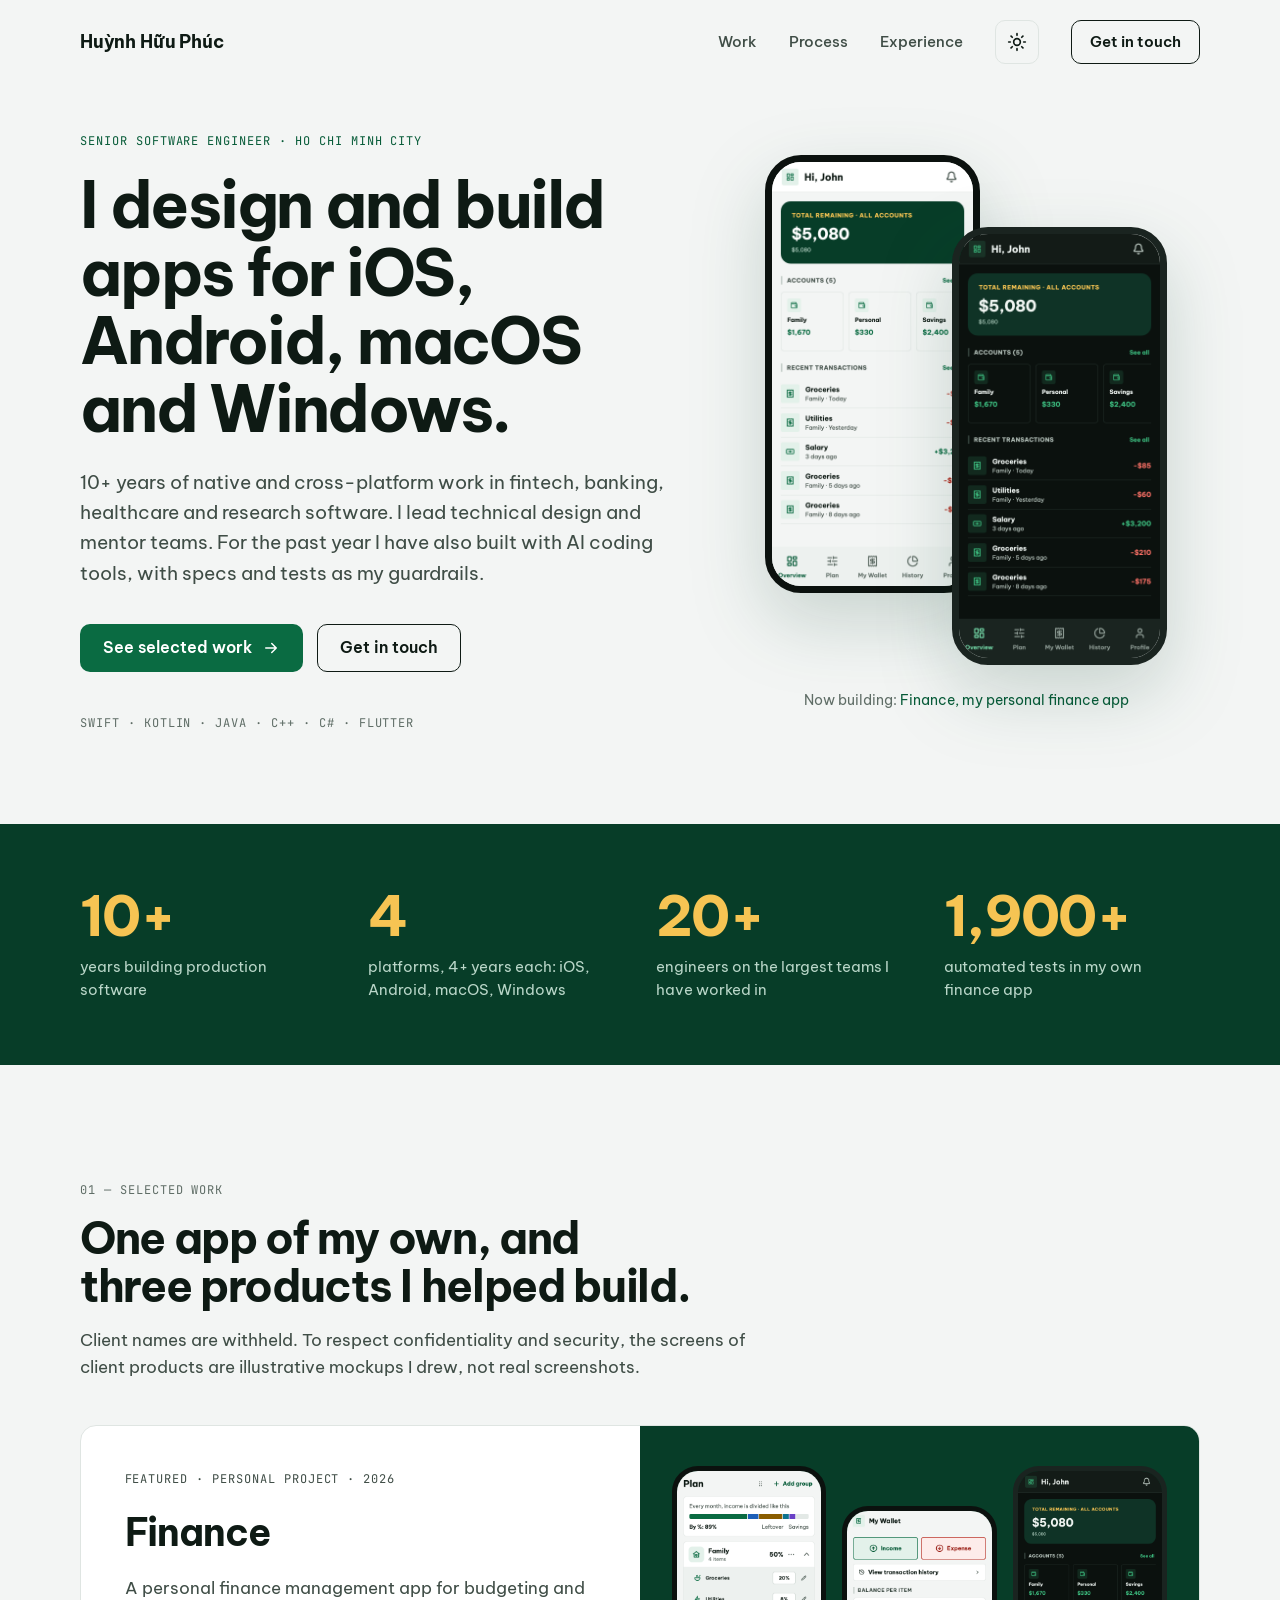
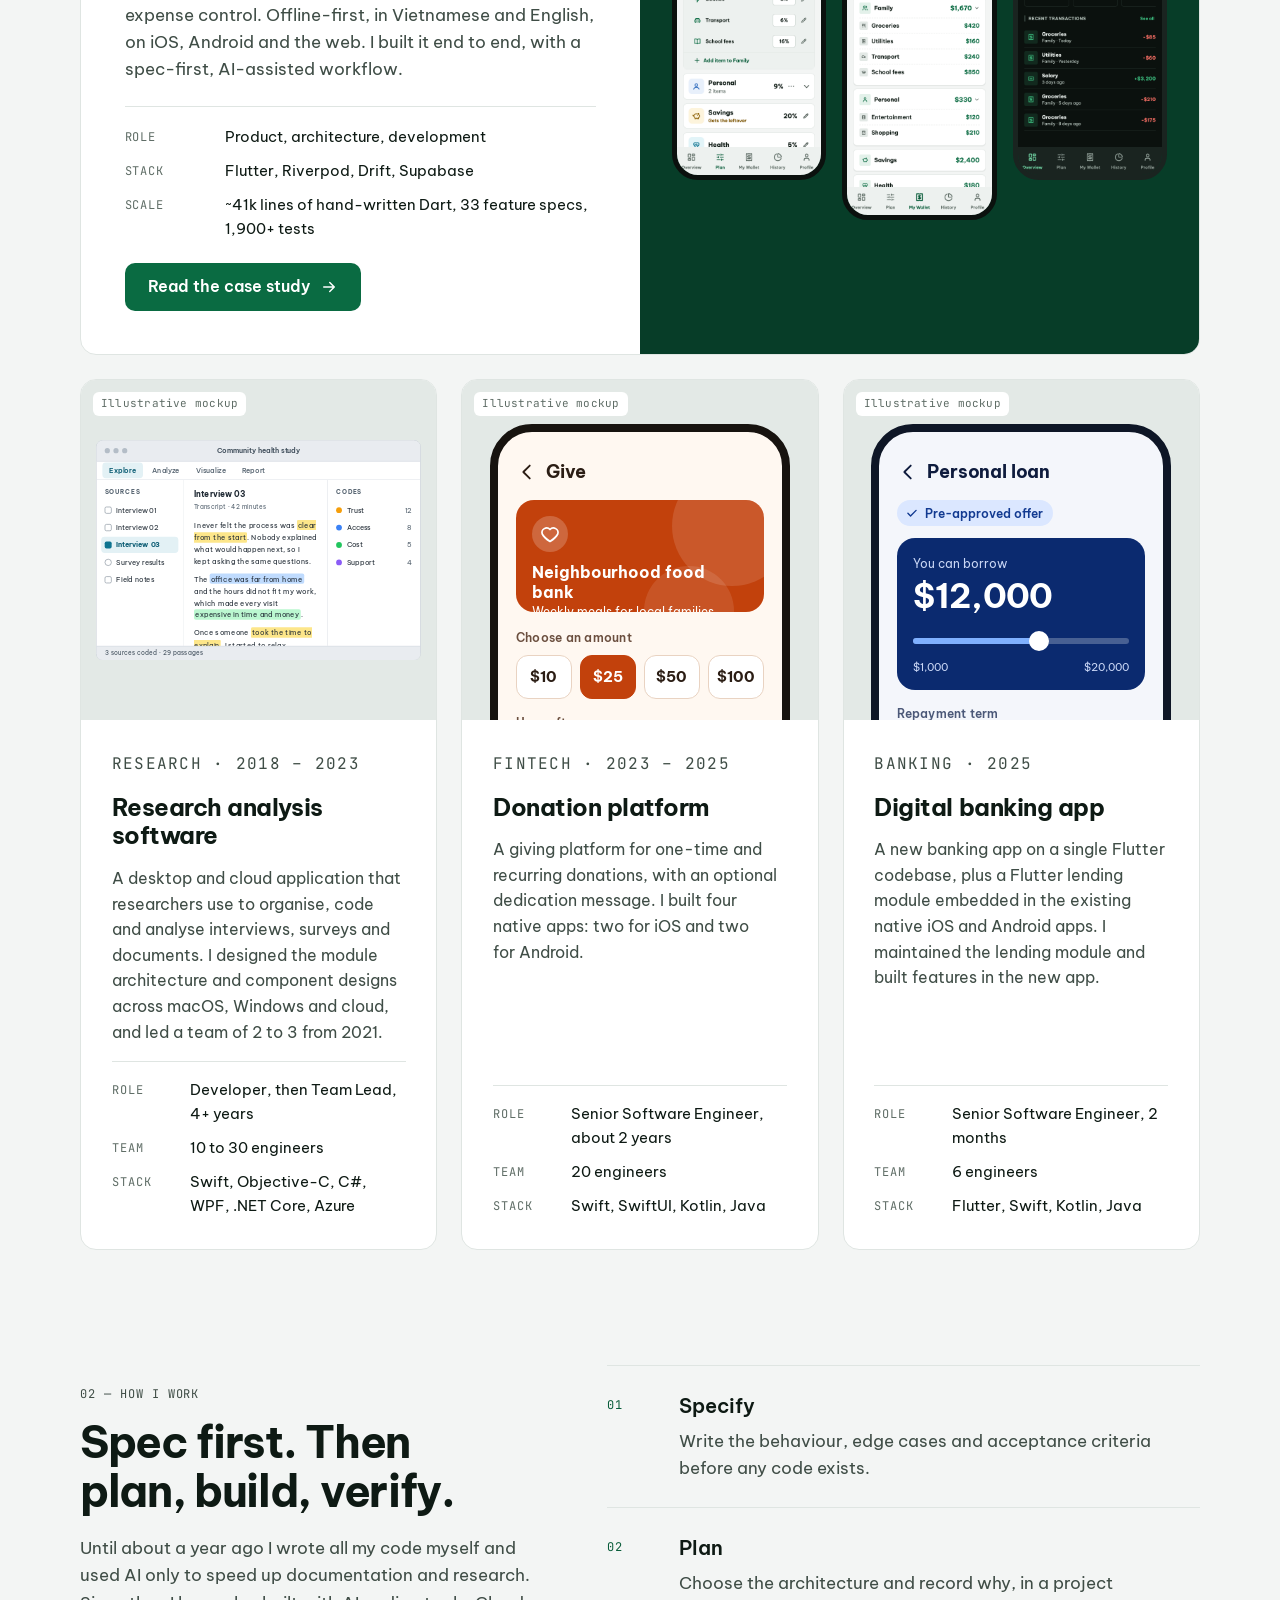
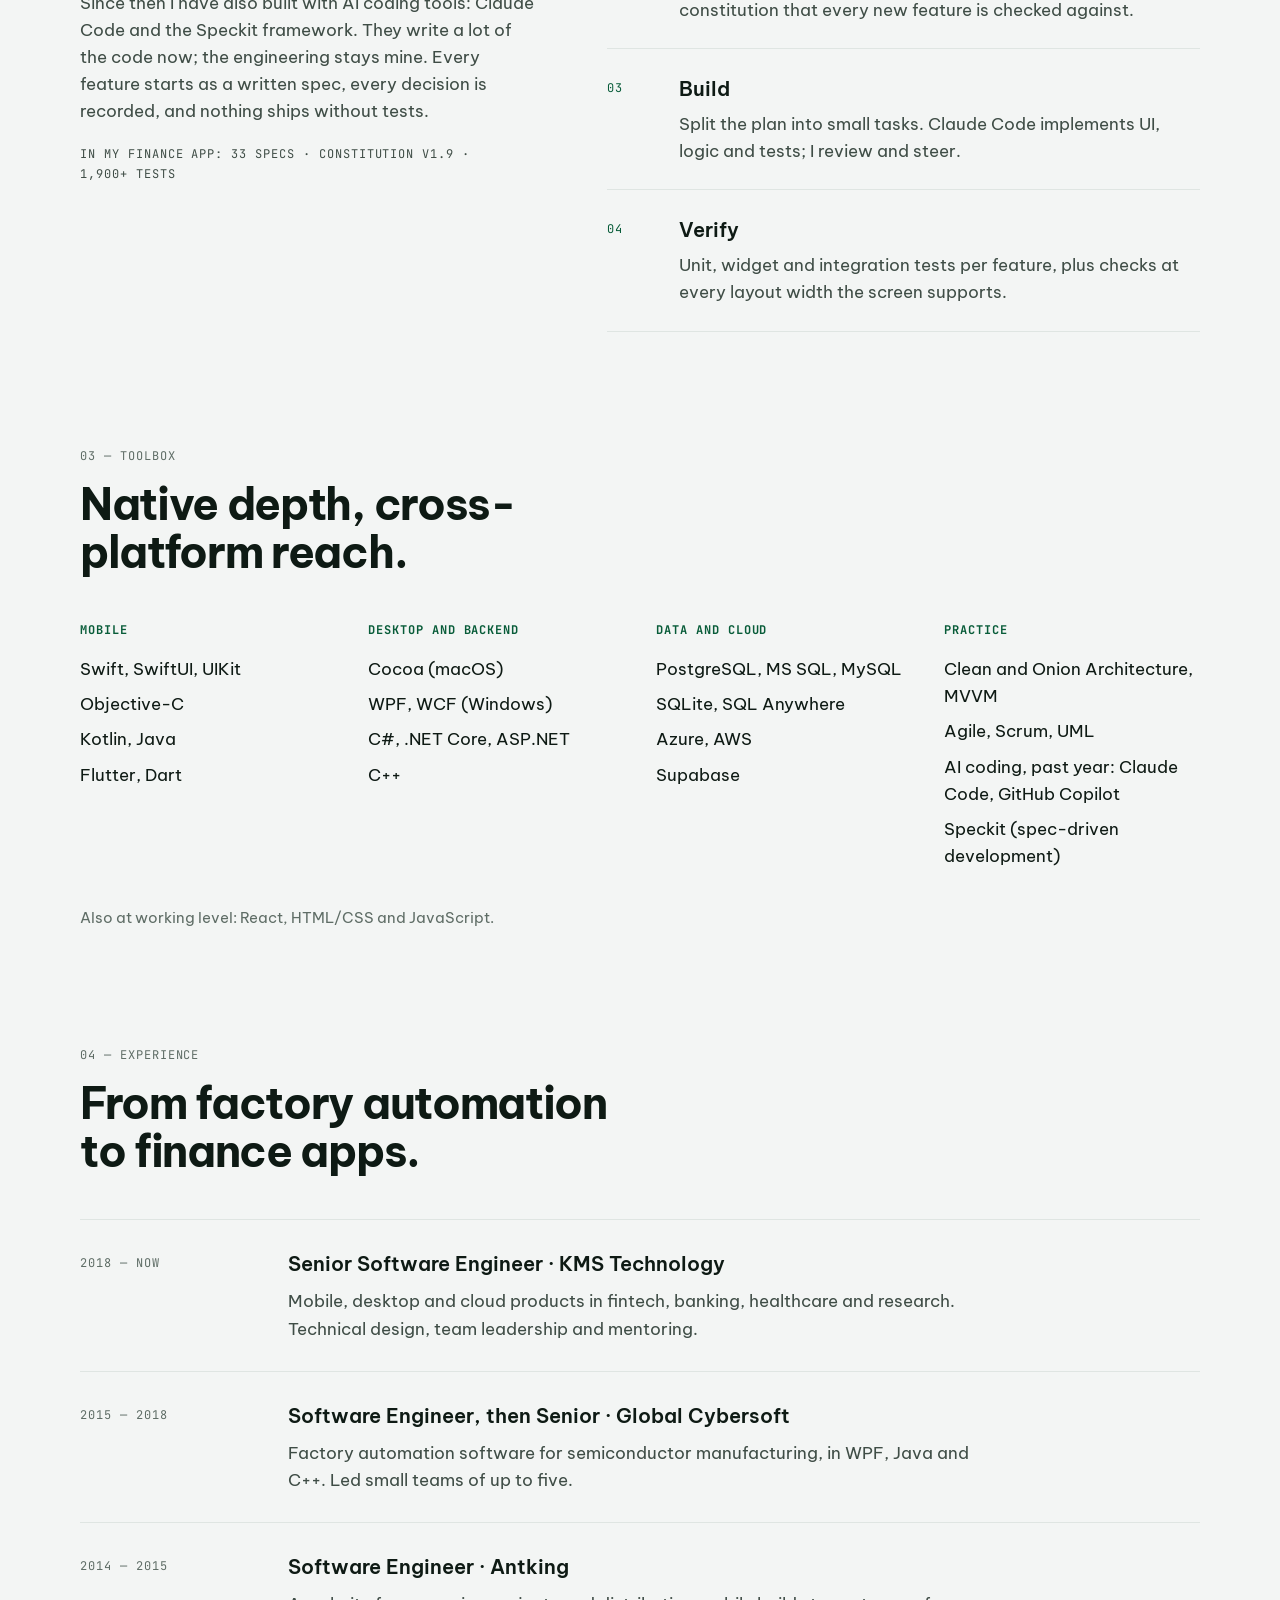
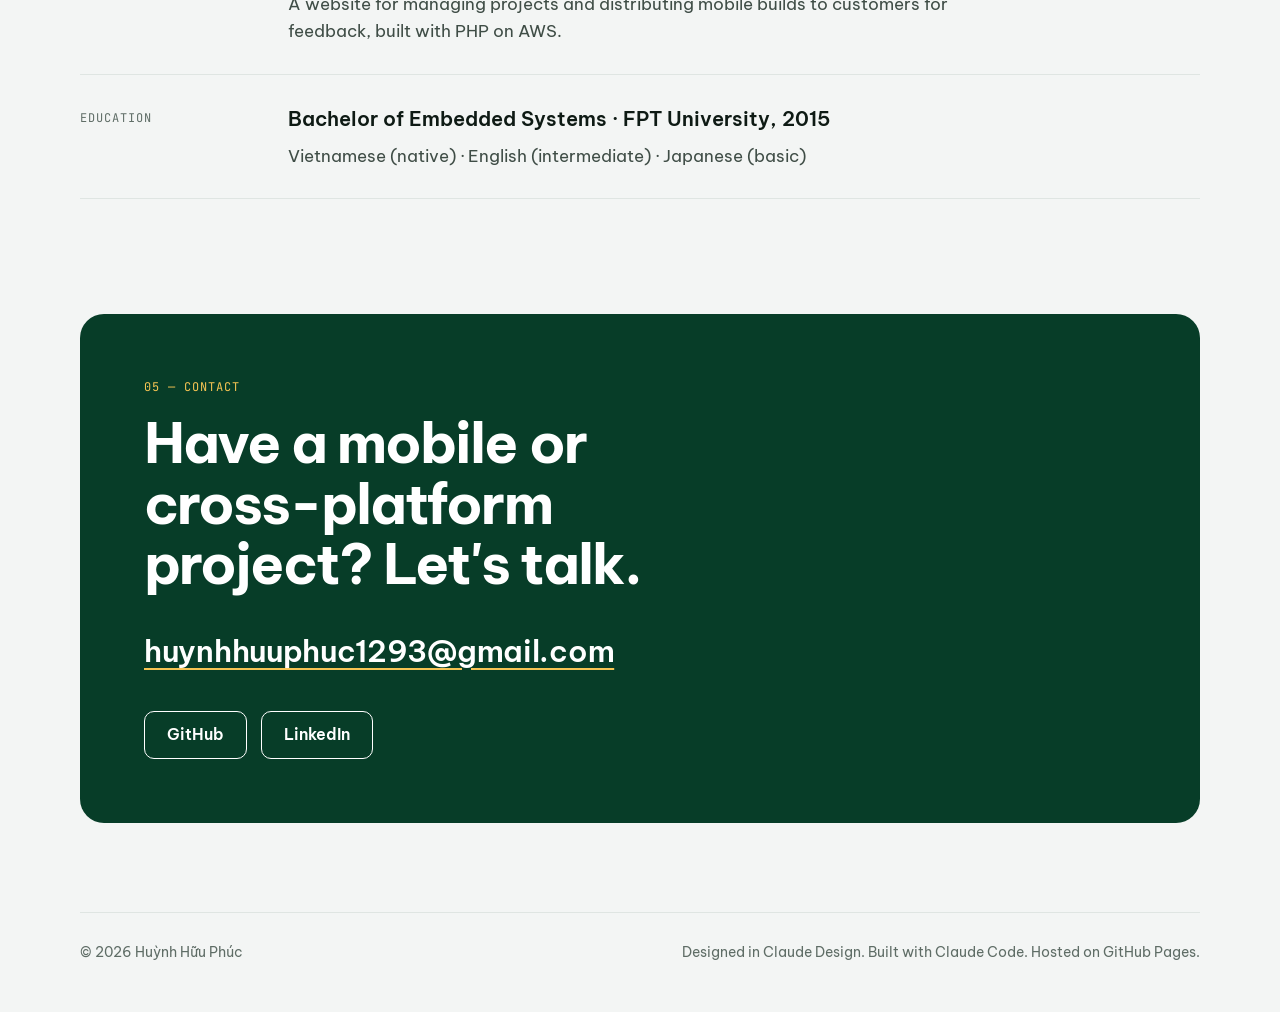
==== commit 2ede027c: "Remove visuals added without a design review, keep the fact fixes Take out the data-flow diagram, th" ====
--- a/index.html
+++ b/index.html
@@ -10,12 +10,7 @@
 <meta property="og:title" content="Huỳnh Hữu Phúc · Senior Software Engineer">
 <meta property="og:description" content="10+ years of native and cross-platform apps for iOS, Android, macOS and Windows.">
 <meta property="og:url" content="https://phuchuynh2712.github.io/my-portfolio/">
-<meta property="og:image" content="https://phuchuynh2712.github.io/my-portfolio/assets/img/og.png">
-<meta property="og:image:width" content="1200">
-<meta property="og:image:height" content="630">
-<meta property="og:image:alt" content="Huỳnh Hữu Phúc, Senior Software Engineer, with two screens of the Finance app">
-<meta name="twitter:card" content="summary_large_image">
-<meta name="twitter:image" content="https://phuchuynh2712.github.io/my-portfolio/assets/img/og.png">
+<meta name="twitter:card" content="summary">
 <meta name="theme-color" content="#073d28">
 <link rel="icon" href="assets/img/favicon.svg" type="image/svg+xml">
 <link rel="preconnect" href="https://fonts.googleapis.com">
@@ -123,7 +118,7 @@
       <div class="featured-shots">
         <img class="phone phone--sm" src="assets/img/ks-plan-light.png" width="820" height="1728" loading="lazy" alt="Finance plan screen: income split across groups and items">
         <img class="phone phone--sm" src="assets/img/ks-wallet-light.png" width="820" height="1728" loading="lazy" alt="Finance wallet screen: balance per item">
-        <img class="phone phone--sm" src="assets/img/ks-expense-light.png" width="820" height="1728" loading="lazy" alt="Finance expense entry screen: number pad, item picker and the balance left after the expense">
+        <img class="phone phone--sm phone--dark" src="assets/img/ks-overview-dark.png" width="820" height="1728" loading="lazy" alt="Finance overview screen in dark theme">
       </div>
     </div>
   </article>
--- a/assets/css/styles.css
+++ b/assets/css/styles.css
@@ -967,7 +967,7 @@
 
 .quote-grid {
   display: grid;
-  grid-template-columns: repeat(auto-fit, minmax(min(480px, 100%), 1fr));
+  grid-template-columns: repeat(auto-fit, minmax(min(340px, 100%), 1fr));
   gap: 20px;
   margin-top: 20px;
 }
@@ -997,162 +997,6 @@
   filter: drop-shadow(0 20px 28px var(--shadow));
 }
 
-/* Figures */
-.figure {
-  margin: 56px 0 0;
-}
-
-.figure figcaption {
-  margin-top: 16px;
-  color: var(--faint);
-  font-size: 15px;
-  max-width: 70ch;
-  text-wrap: pretty;
-}
-
-.diagram-wrap {
-  overflow-x: auto;
-  padding-bottom: 8px;
-}
-
-.diagram {
-  display: block;
-  width: 100%;
-  min-width: 720px;
-  height: auto;
-}
-
-.diagram .box {
-  fill: var(--panel);
-  stroke: var(--line);
-  stroke-width: 1.5;
-}
-
-.diagram .box--core {
-  stroke: var(--accent);
-  stroke-width: 2.5;
-}
-
-.diagram .t {
-  fill: var(--ink);
-  font-family: var(--font);
-  font-size: 16px;
-  font-weight: 700;
-}
-
-.diagram .s {
-  fill: var(--dim);
-  font-family: var(--font);
-  font-size: 13px;
-}
-
-.diagram .l {
-  fill: var(--faint);
-  font-family: var(--mono);
-  font-size: 12px;
-}
-
-.diagram .arrow {
-  stroke: var(--faint);
-  stroke-width: 2;
-  fill: none;
-}
-
-.diagram marker path {
-  fill: var(--faint);
-  stroke: none;
-}
-
-.devices {
-  display: flex;
-  align-items: flex-end;
-  gap: clamp(16px, 3vw, 40px);
-  margin-top: 24px;
-}
-
-.device {
-  min-width: 0;
-}
-
-.device--desktop {
-  flex: 4 1 0;
-}
-
-.device--tablet {
-  flex: 2.2 1 0;
-}
-
-.device--phone {
-  flex: 1.1 1 0;
-}
-
-.device img {
-  display: block;
-  width: 100%;
-  height: auto;
-}
-
-.device--phone .phone {
-  border-width: 5px;
-  border-radius: 26px;
-}
-
-.frame-desktop {
-  border: 1px solid var(--line);
-  border-radius: 12px;
-  overflow: hidden;
-  background: var(--panel);
-  box-shadow: 0 24px 40px -20px var(--shadow);
-}
-
-.frame-bar {
-  display: flex;
-  align-items: center;
-  gap: 6px;
-  height: 28px;
-  padding: 0 12px;
-  background: var(--tint);
-  border-bottom: 1px solid var(--line);
-}
-
-.frame-bar i {
-  width: 9px;
-  height: 9px;
-  border-radius: 50%;
-  background: var(--faint);
-  opacity: 0.5;
-}
-
-.frame-tablet {
-  border: 10px solid var(--bezel);
-  border-radius: 24px;
-  background: var(--bezel);
-  overflow: hidden;
-}
-
-.device-label {
-  margin-top: 14px;
-  text-transform: none;
-  letter-spacing: 0.02em;
-  font-size: 13px;
-}
-
-@media (max-width: 720px) {
-  .devices {
-    flex-direction: column;
-    align-items: stretch;
-  }
-  .device--desktop,
-  .device--tablet {
-    flex: none;
-  }
-  .device--phone {
-    flex: none;
-    align-self: center;
-    width: min(240px, 100%);
-  }
-}
-
 /* Plain text pages */
 .not-found {
   padding: 96px 0;
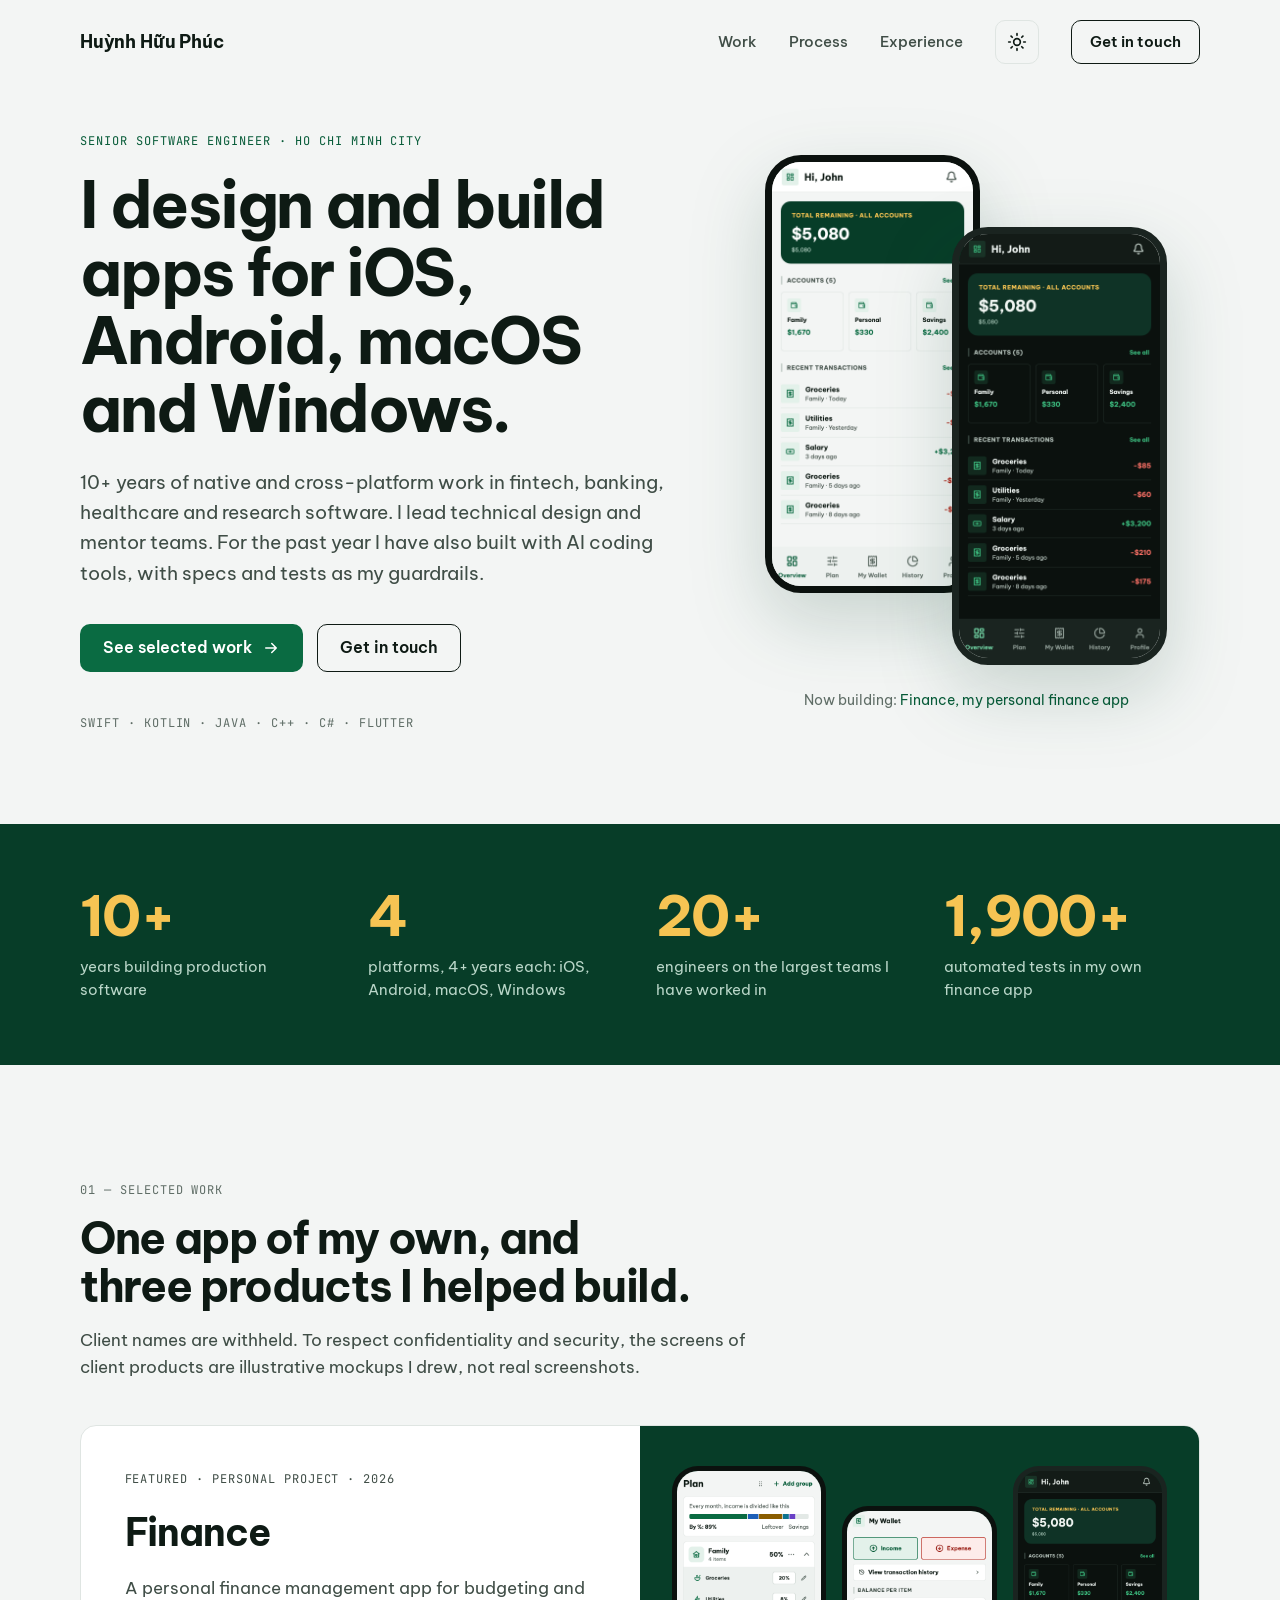
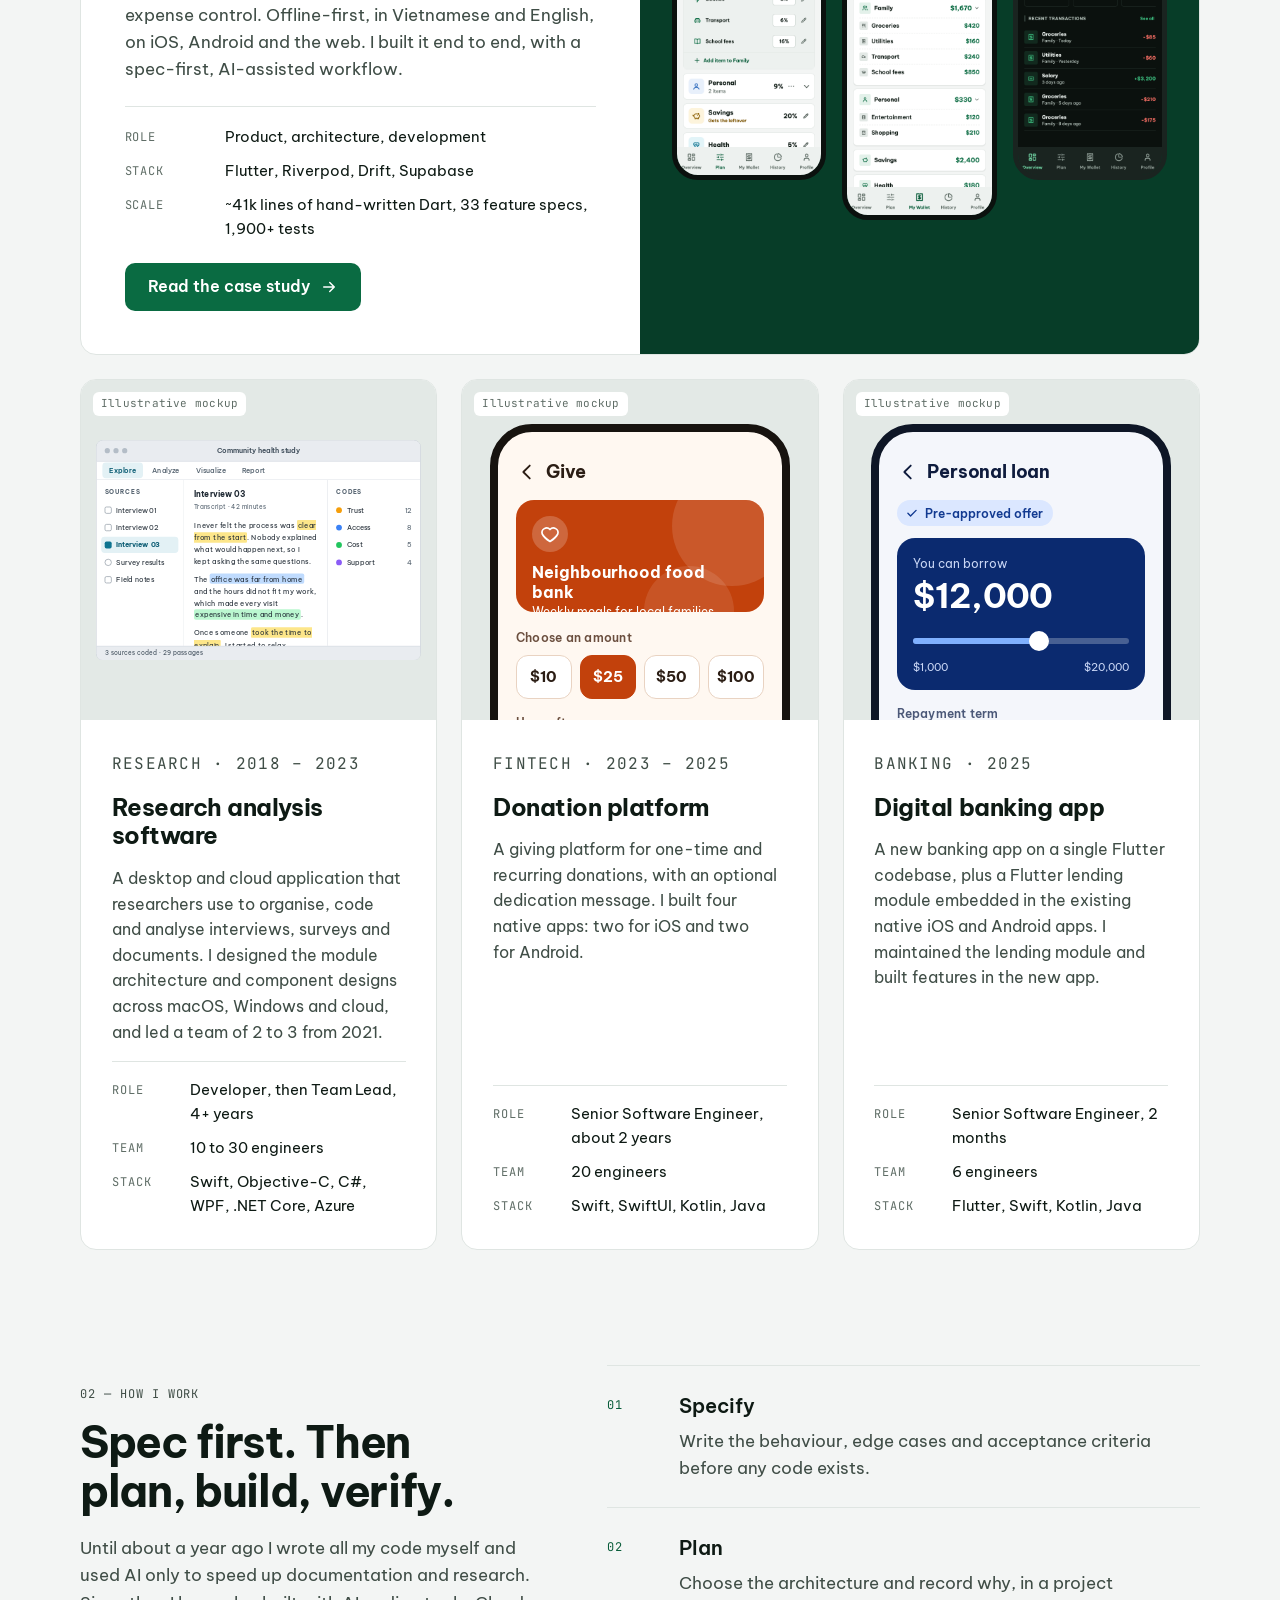
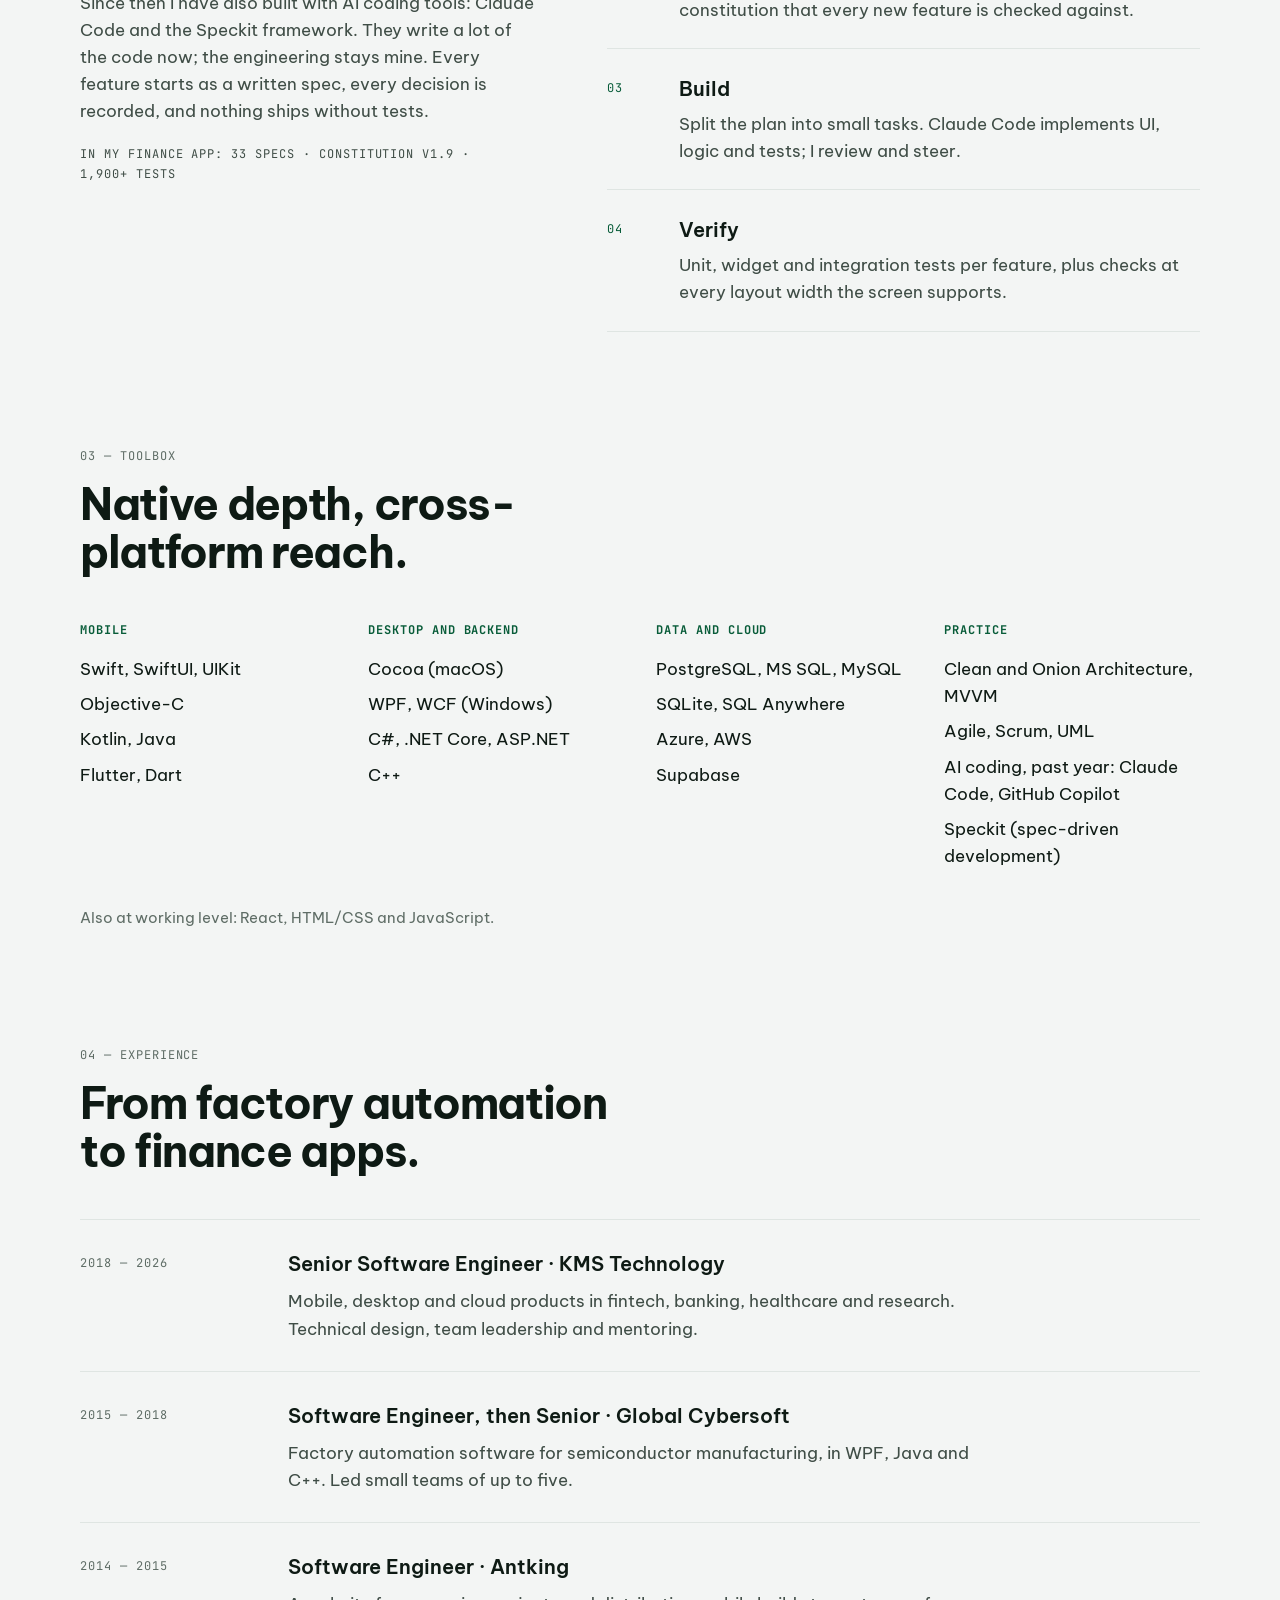
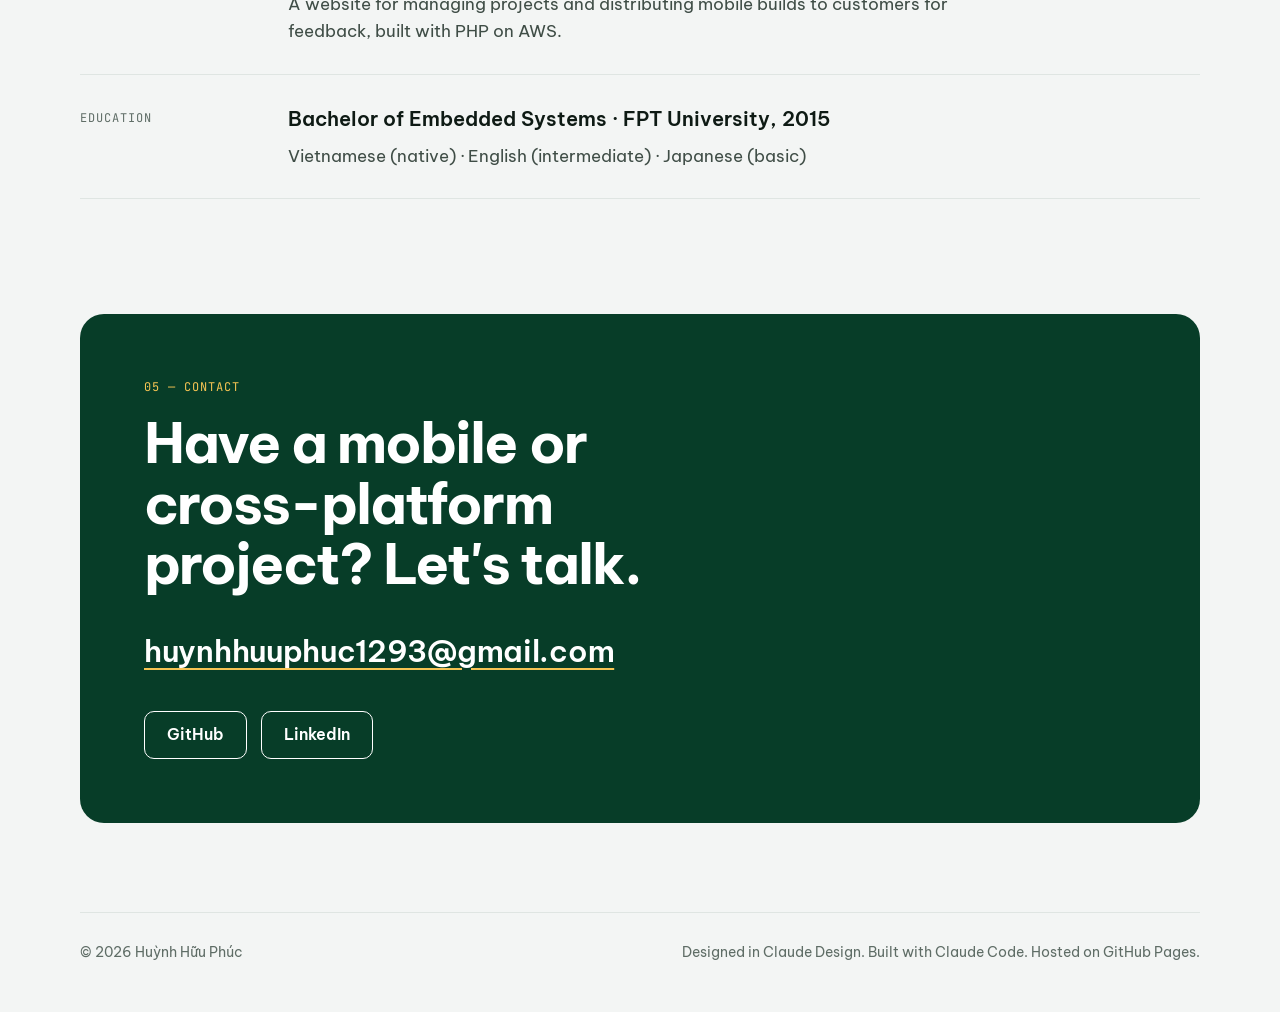
==== commit cf42d68e: "Fix KMS end year in the experience list Co-Authored-By: Claude Sonnet 5.5 <noreply@anthropic.com>" ====
--- a/index.html
+++ b/index.html
@@ -335,7 +335,7 @@
     <h2 id="experience-title">From factory automation to finance apps.</h2>
   </div>
   <div class="timeline">
-    <div class="role"><div class="mono when">2018 — Now</div><div class="what"><h3>Senior Software Engineer · KMS Technology</h3><p>Mobile, desktop and cloud products in fintech, banking, healthcare and research. Technical design, team leadership and mentoring.</p></div></div>
+    <div class="role"><div class="mono when">2018 — 2026</div><div class="what"><h3>Senior Software Engineer · KMS Technology</h3><p>Mobile, desktop and cloud products in fintech, banking, healthcare and research. Technical design, team leadership and mentoring.</p></div></div>
     <div class="role"><div class="mono when">2015 — 2018</div><div class="what"><h3>Software Engineer, then Senior · Global Cybersoft</h3><p>Factory automation software for semiconductor manufacturing, in WPF, Java and C++. Led small teams of up to five.</p></div></div>
     <div class="role"><div class="mono when">2014 — 2015</div><div class="what"><h3>Software Engineer · Antking</h3><p>A website for managing projects and distributing mobile builds to customers for feedback, built with PHP on AWS.</p></div></div>
     <div class="role"><div class="mono when">Education</div><div class="what"><h3>Bachelor of Embedded Systems · FPT University, 2015</h3><p>Vietnamese (native) · English (intermediate) · Japanese (basic)</p></div></div>
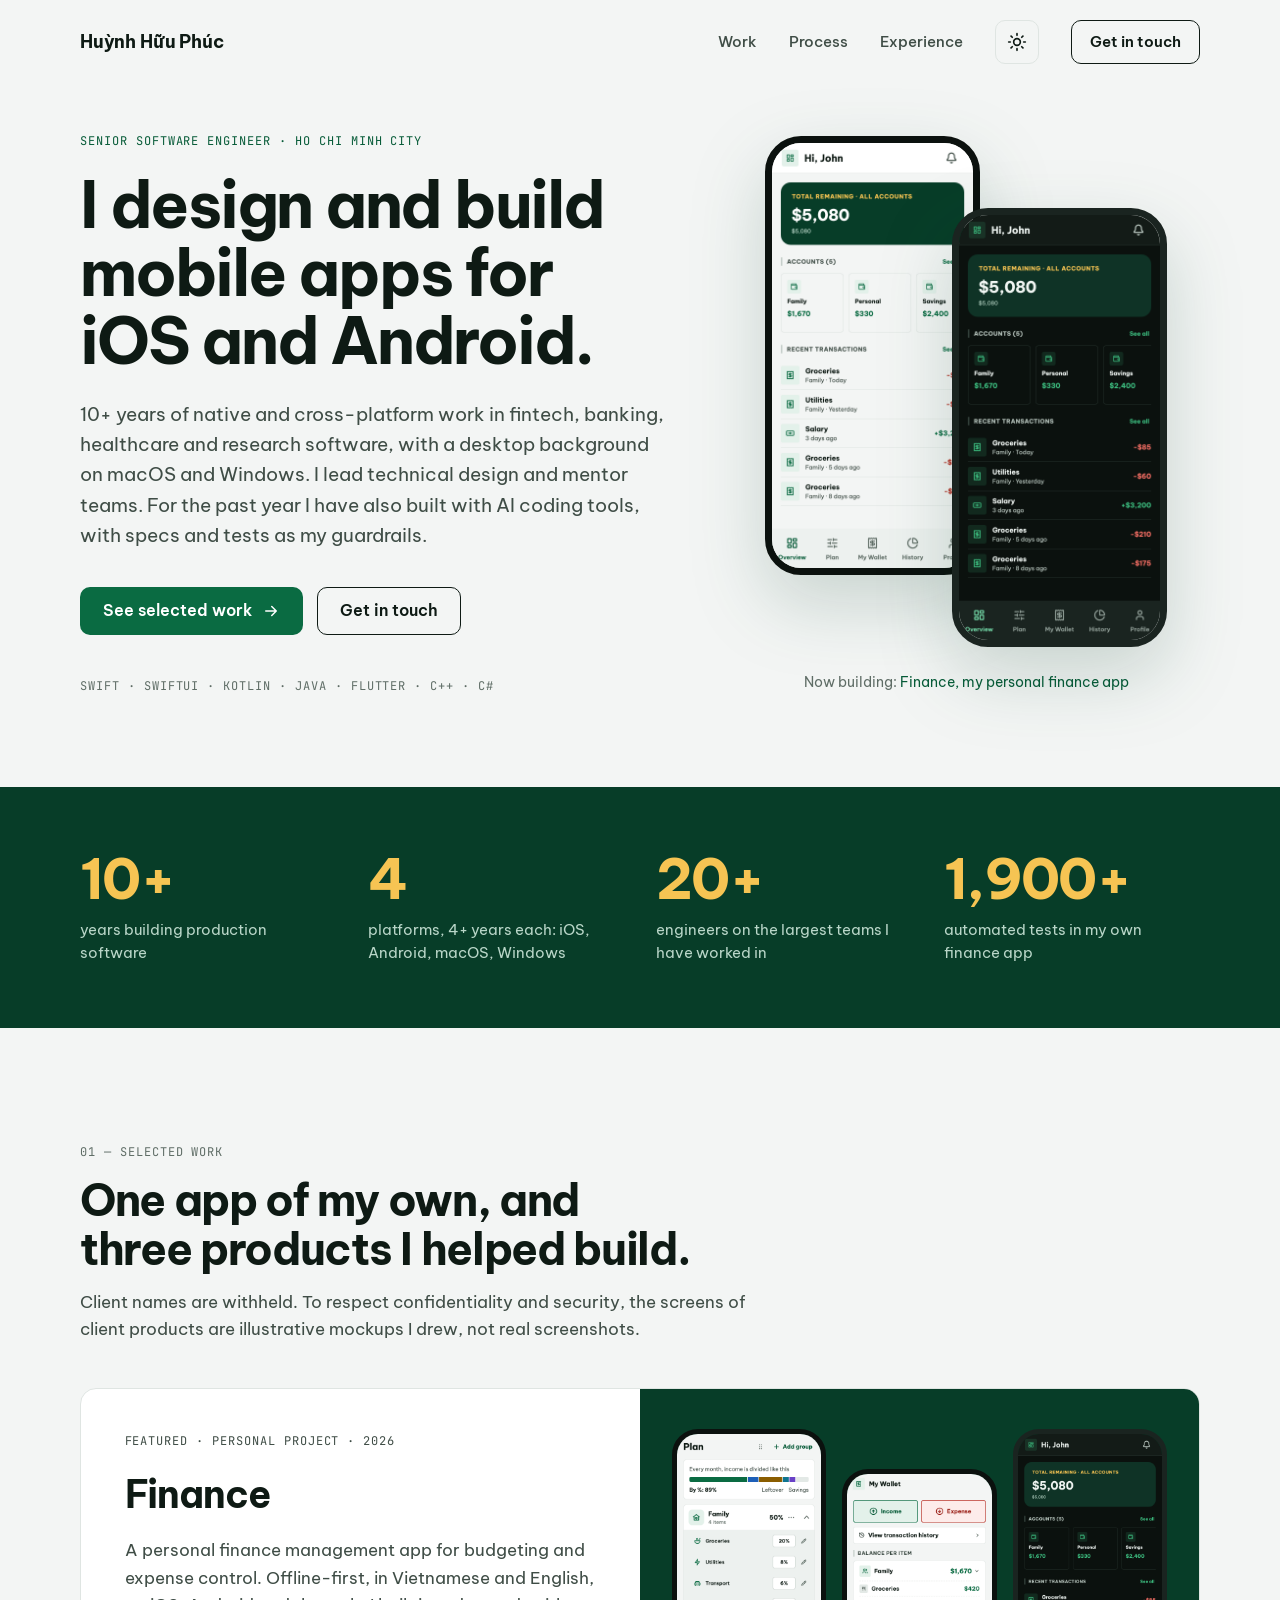
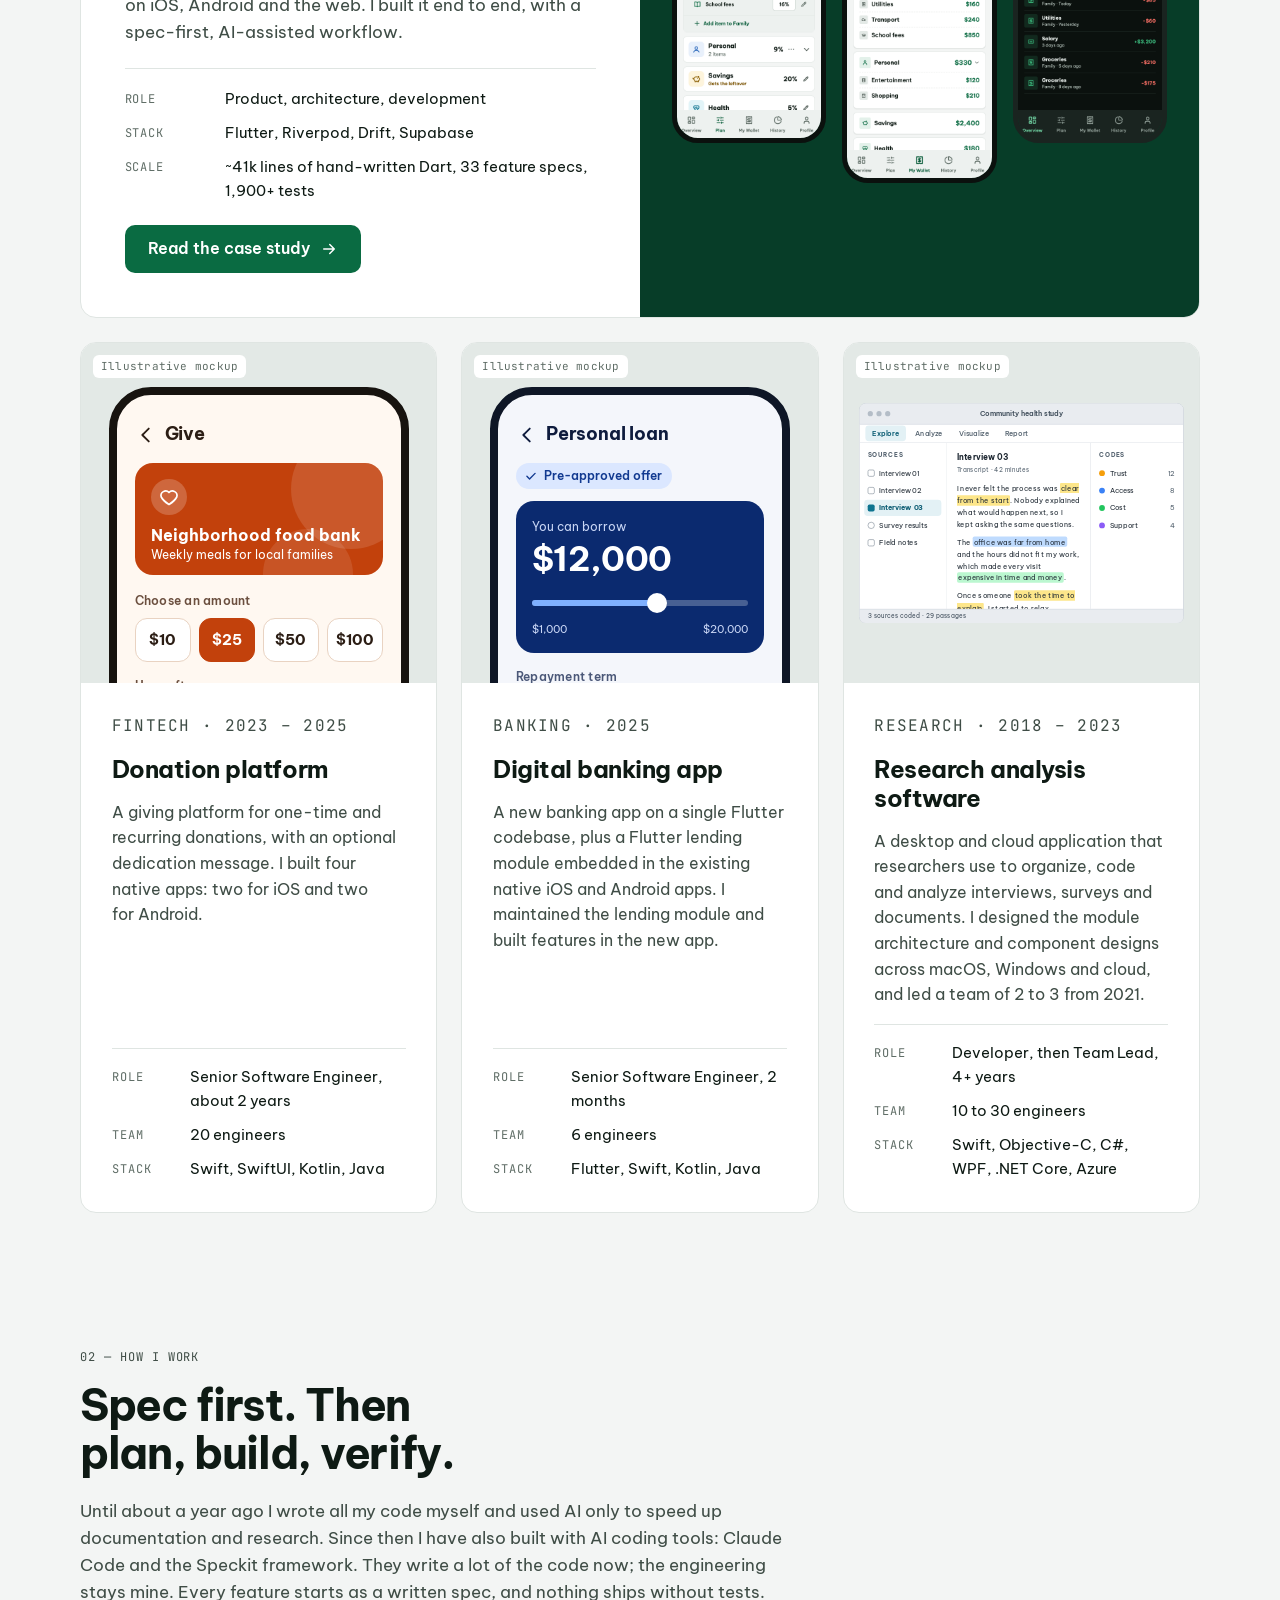
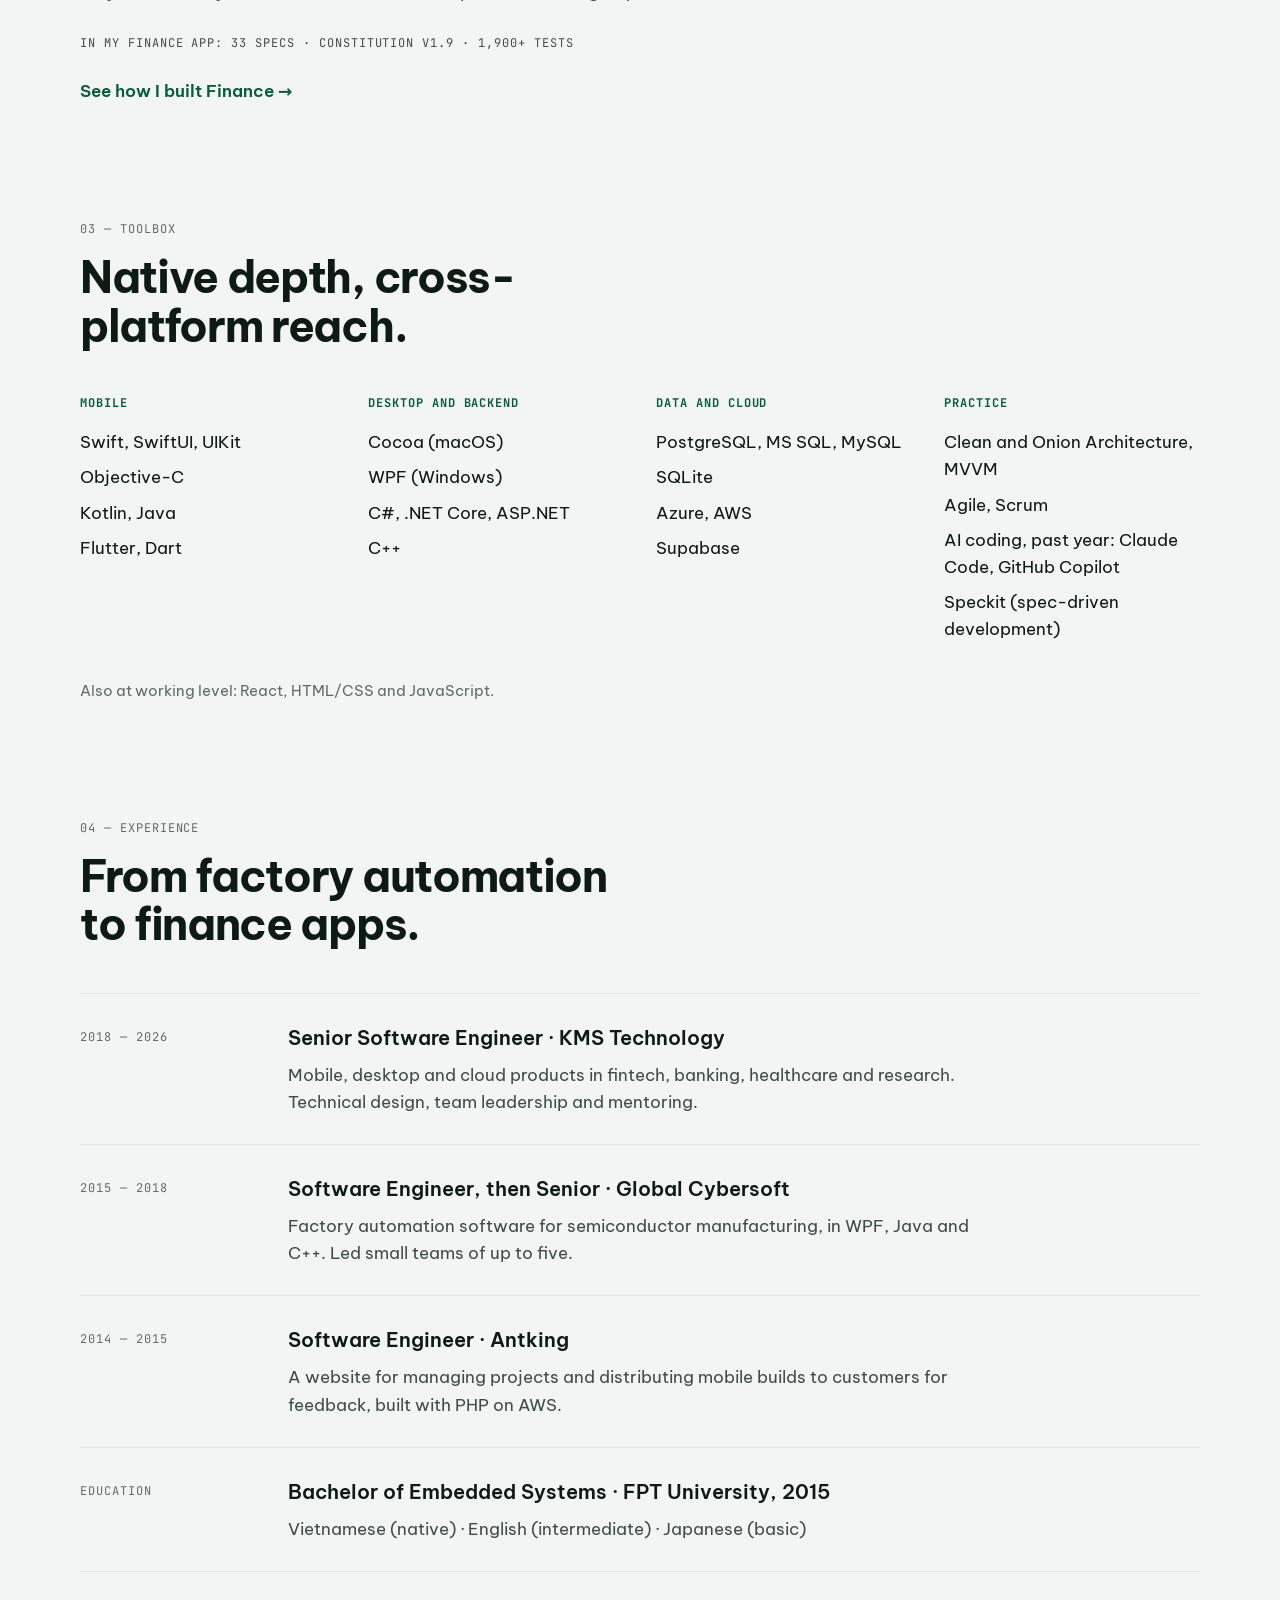
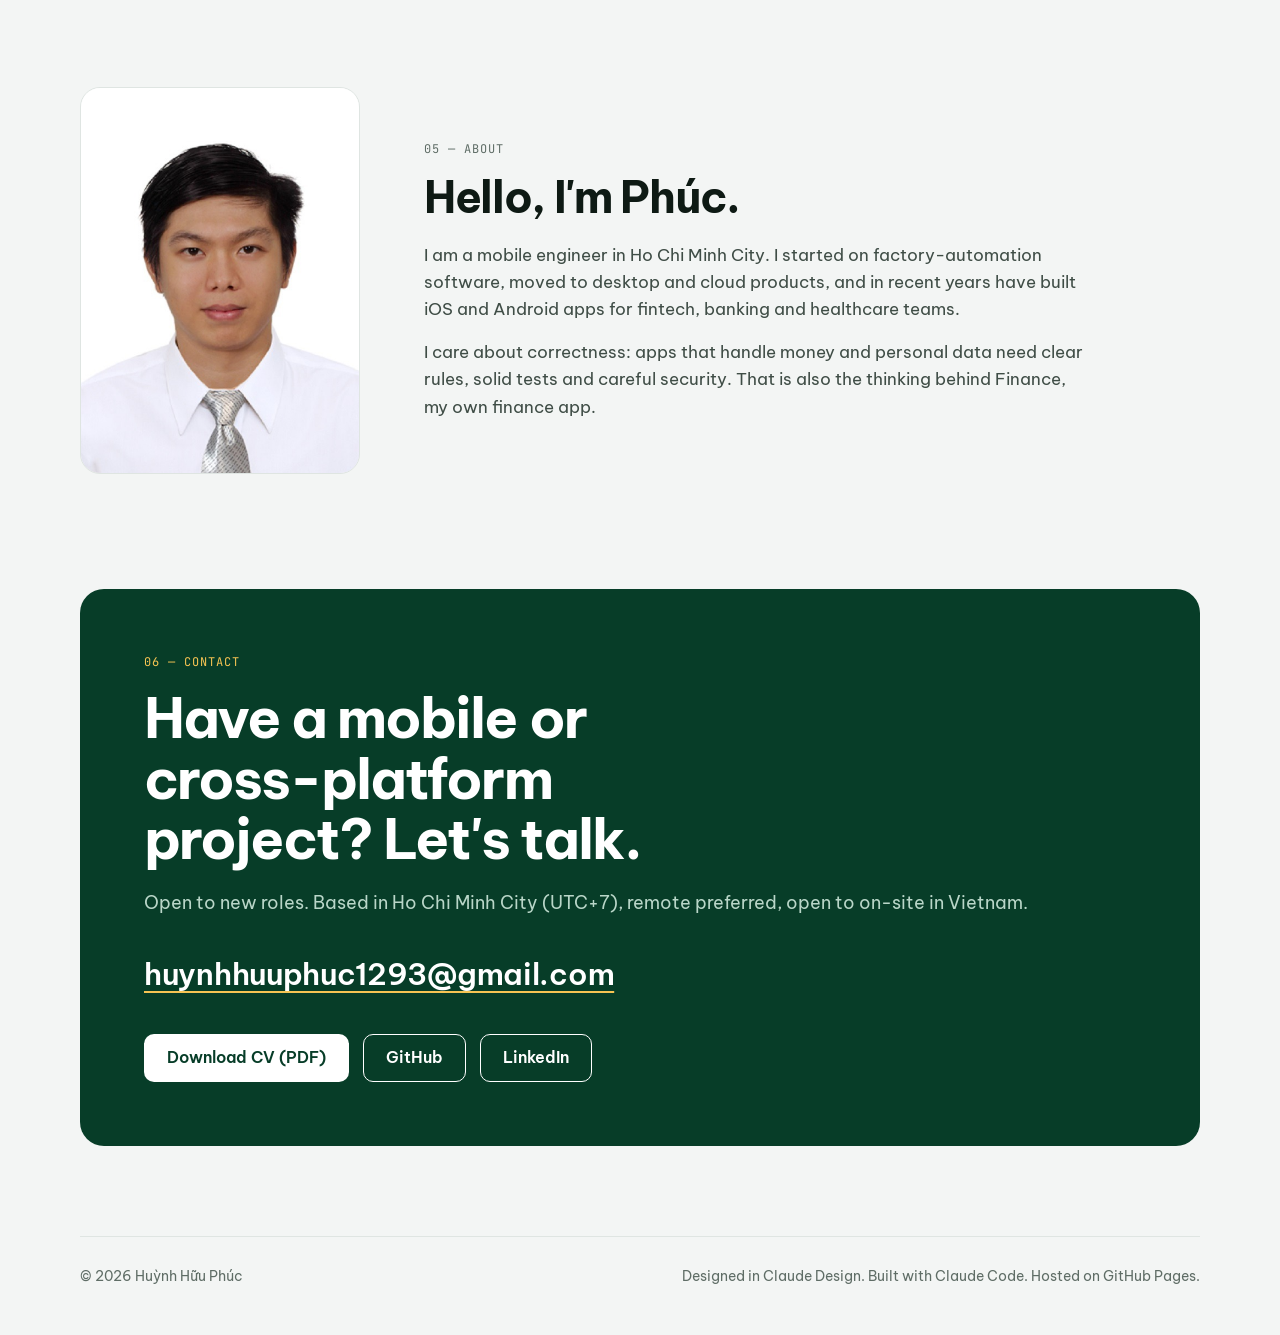
==== commit c7397ba4: "Apply the approved design: mobile-first hero, About, CV download - Lead with iOS and Android; show t" ====
--- a/index.html
+++ b/index.html
@@ -3,12 +3,12 @@
 <head>
 <meta charset="utf-8">
 <meta name="viewport" content="width=device-width, initial-scale=1">
-<title>Huỳnh Hữu Phúc · Senior Software Engineer for iOS, Android, macOS and Windows</title>
-<meta name="description" content="Senior Software Engineer in Ho Chi Minh City with 10+ years of native and cross-platform work for iOS, Android, macOS and Windows. Selected work, process and contact.">
+<title>Huỳnh Hữu Phúc · Senior Mobile Engineer (iOS, Android, Flutter)</title>
+<meta name="description" content="Senior mobile engineer in Ho Chi Minh City with 10+ years of native and cross-platform work for iOS, Android and Flutter, plus a desktop background on macOS and Windows. Selected work, process and contact.">
 <link rel="canonical" href="https://phuchuynh2712.github.io/my-portfolio/">
 <meta property="og:type" content="website">
-<meta property="og:title" content="Huỳnh Hữu Phúc · Senior Software Engineer">
-<meta property="og:description" content="10+ years of native and cross-platform apps for iOS, Android, macOS and Windows.">
+<meta property="og:title" content="Huỳnh Hữu Phúc · Senior Mobile Engineer">
+<meta property="og:description" content="10+ years of native and cross-platform mobile apps for iOS and Android.">
 <meta property="og:url" content="https://phuchuynh2712.github.io/my-portfolio/">
 <meta name="twitter:card" content="summary">
 <meta name="theme-color" content="#073d28">
@@ -24,6 +24,7 @@
   "@type": "Person",
   "name": "Huỳnh Hữu Phúc",
   "jobTitle": "Senior Software Engineer",
+  "image": "https://phuchuynh2712.github.io/my-portfolio/assets/img/portrait.jpg",
   "url": "https://phuchuynh2712.github.io/my-portfolio/",
   "address": { "@type": "PostalAddress", "addressLocality": "Ho Chi Minh City", "addressCountry": "VN" },
   "sameAs": [
@@ -62,14 +63,14 @@
   <div class="hero-grid">
     <div class="hero-text">
       <p class="mono mono--accent">Senior Software Engineer · Ho Chi Minh City</p>
-      <h1 id="hero-title">I design and build apps for iOS, Android, macOS and Windows.</h1>
-      <p class="lede">10+ years of native and cross-platform work in fintech, banking, healthcare and research software. I lead technical design and mentor teams. For the past year I have also built with AI coding tools, with specs and tests as my guardrails.</p>
+      <h1 id="hero-title">I design and build mobile apps for iOS and Android.</h1>
+      <p class="lede">10+ years of native and cross-platform work in fintech, banking, healthcare and research software, with a desktop background on macOS and Windows. I lead technical design and mentor teams. For the past year I have also built with AI coding tools, with specs and tests as my guardrails.</p>
       <div class="cta-row">
         <a class="btn btn--primary" href="#work">See selected work
           <svg width="18" height="18" viewBox="0 0 24 24" fill="none" stroke="currentColor" stroke-width="2" stroke-linecap="round" stroke-linejoin="round" aria-hidden="true"><path d="M5 12h14M13 6l6 6-6 6"/></svg></a>
         <a class="btn btn--ghost" href="#contact">Get in touch</a>
       </div>
-      <p class="mono skills-line">Swift · Kotlin · Java · C++ · C# · Flutter</p>
+      <p class="mono skills-line">Swift · SwiftUI · Kotlin · Java · Flutter · C++ · C#</p>
     </div>
     <div class="hero-visual">
       <div class="hero-phones">
@@ -126,6 +127,111 @@
   <div class="projects">
 
     <article class="card project">
+      <div class="project-media project-media--phone">
+        <span class="mono mock-badge" style="text-transform:none; letter-spacing:0.02em">Illustrative mockup</span>
+        <div class="mock-phone">
+          <div role="img" aria-label="Illustrative mockup of a donation app: choose an amount, how often to give, and an optional dedication" style="width:300px; height:620px; box-sizing:border-box; border:8px solid #17130F; border-radius:42px; background:#FFF8F1; overflow:hidden; font-family:'Be Vietnam Pro',system-ui,sans-serif; color:#2B1D14">
+            <div style="padding:18px 18px 0; display:flex; flex-direction:column">
+              <div style="display:flex; align-items:center; gap:8px; height:44px">
+                <svg width="22" height="22" viewBox="0 0 24 24" fill="none" stroke="#2B1D14" stroke-width="2" stroke-linecap="round" stroke-linejoin="round" aria-hidden="true"><path d="M15 5l-7 7 7 7"/></svg>
+                <span style="font-weight:700; font-size:18px; letter-spacing:-0.01em">Give</span>
+              </div>
+              <div style="margin-top:6px; border-radius:18px; background:#C2410C; height:112px; box-sizing:border-box; padding:16px; color:#FFFFFF; position:relative; overflow:hidden">
+                <div style="position:absolute; right:-28px; top:-34px; width:120px; height:120px; border-radius:60px; background:rgba(255,255,255,0.12)"></div>
+                <div style="position:absolute; right:30px; bottom:-44px; width:90px; height:90px; border-radius:45px; background:rgba(255,255,255,0.1)"></div>
+                <div style="width:36px; height:36px; border-radius:18px; background:rgba(255,255,255,0.2); display:flex; align-items:center; justify-content:center">
+                  <svg width="20" height="20" viewBox="0 0 24 24" fill="none" stroke="#FFFFFF" stroke-width="2" stroke-linecap="round" stroke-linejoin="round" aria-hidden="true"><path d="M12 21s-7-4.5-9.3-9A5.5 5.5 0 0 1 12 6.6 5.5 5.5 0 0 1 21.3 12C19 16.5 12 21 12 21z"/></svg>
+                </div>
+                <div style="margin-top:10px; font-weight:700; font-size:16px; line-height:1.25">Neighborhood food bank</div>
+                <div style="margin-top:2px; font-size:12px; line-height:1.3">Weekly meals for local families</div>
+              </div>
+              <div style="margin-top:16px; font-size:12px; font-weight:600; color:#6B4F3F; letter-spacing:0.02em">Choose an amount</div>
+              <div style="margin-top:8px; display:grid; grid-template-columns:repeat(4,minmax(0,1fr)); gap:8px">
+                <div style="height:44px; border-radius:12px; background:#FFFFFF; border:1.5px solid #E9D3C2; display:flex; align-items:center; justify-content:center; font-weight:700; font-size:15px">$10</div>
+                <div style="height:44px; border-radius:12px; background:#C2410C; border:1.5px solid #C2410C; color:#FFFFFF; display:flex; align-items:center; justify-content:center; font-weight:700; font-size:15px">$25</div>
+                <div style="height:44px; border-radius:12px; background:#FFFFFF; border:1.5px solid #E9D3C2; display:flex; align-items:center; justify-content:center; font-weight:700; font-size:15px">$50</div>
+                <div style="height:44px; border-radius:12px; background:#FFFFFF; border:1.5px solid #E9D3C2; display:flex; align-items:center; justify-content:center; font-weight:700; font-size:15px">$100</div>
+              </div>
+              <div style="margin-top:14px; font-size:12px; font-weight:600; color:#6B4F3F; letter-spacing:0.02em">How often</div>
+              <div style="margin-top:8px; display:grid; grid-template-columns:repeat(2,minmax(0,1fr)); gap:8px">
+                <div style="height:40px; border-radius:20px; background:#FFFFFF; border:1.5px solid #E9D3C2; display:flex; align-items:center; justify-content:center; font-weight:600; font-size:13px">One-time</div>
+                <div style="height:40px; border-radius:20px; background:#FFFFFF; border:1.5px solid #E9D3C2; display:flex; align-items:center; justify-content:center; font-weight:600; font-size:13px">Weekly</div>
+                <div style="height:40px; border-radius:20px; background:#FFFFFF; border:1.5px solid #E9D3C2; display:flex; align-items:center; justify-content:center; font-weight:600; font-size:13px">Fortnightly</div>
+                <div style="height:40px; border-radius:20px; background:#2B1D14; border:1.5px solid #2B1D14; color:#FFFFFF; display:flex; align-items:center; justify-content:center; font-weight:600; font-size:13px">Monthly</div>
+              </div>
+              <div style="margin-top:14px; font-size:12px; font-weight:600; color:#6B4F3F; letter-spacing:0.02em">Dedicate this gift (optional)</div>
+              <div style="margin-top:8px; height:64px; border-radius:12px; background:#FFFFFF; border:1.5px solid #E9D3C2; box-sizing:border-box; padding:10px 12px; font-size:13px; line-height:1.4; color:#2B1D14">In honor of Grandma Rose, who always cooked for everyone.</div>
+              <div style="margin-top:16px; height:52px; border-radius:14px; background:#C2410C; color:#FFFFFF; display:flex; align-items:center; justify-content:center; font-weight:700; font-size:16px">Give $25 monthly</div>
+            </div>
+          </div>
+        </div>
+      </div>
+      <div class="project-body">
+        <p class="mono">Fintech · 2023 – 2025</p>
+        <h3>Donation platform</h3>
+        <p>A giving platform for one-time and recurring donations, with an optional dedication message. I built four native apps: two for iOS and two for Android.</p>
+        <dl class="spec">
+          <dt class="mono">Role</dt><dd>Senior Software Engineer, about 2 years</dd>
+          <dt class="mono">Team</dt><dd>20 engineers</dd>
+          <dt class="mono">Stack</dt><dd>Swift, SwiftUI, Kotlin, Java</dd>
+        </dl>
+      </div>
+    </article>
+
+    <article class="card project">
+      <div class="project-media project-media--phone">
+        <span class="mono mock-badge" style="text-transform:none; letter-spacing:0.02em">Illustrative mockup</span>
+        <div class="mock-phone">
+          <div role="img" aria-label="Illustrative mockup of a banking app: a pre-approved personal loan offer with an amount slider, a repayment term and a repayment summary" style="width:300px; height:620px; box-sizing:border-box; border:8px solid #0E1626; border-radius:42px; background:#F4F6FB; overflow:hidden; font-family:'Be Vietnam Pro',system-ui,sans-serif; color:#0E1B3D">
+            <div style="padding:18px 18px 0; display:flex; flex-direction:column">
+              <div style="display:flex; align-items:center; gap:8px; height:44px">
+                <svg width="22" height="22" viewBox="0 0 24 24" fill="none" stroke="#0E1B3D" stroke-width="2" stroke-linecap="round" stroke-linejoin="round" aria-hidden="true"><path d="M15 5l-7 7 7 7"/></svg>
+                <span style="font-weight:700; font-size:18px; letter-spacing:-0.01em">Personal loan</span>
+              </div>
+              <div style="margin-top:6px; align-self:flex-start; height:26px; padding:0 10px 0 8px; border-radius:13px; background:#DBE7FF; color:#123A91; display:flex; align-items:center; gap:6px; font-weight:600; font-size:12px">
+                <svg width="14" height="14" viewBox="0 0 24 24" fill="none" stroke="#123A91" stroke-width="2.4" stroke-linecap="round" stroke-linejoin="round" aria-hidden="true"><path d="M5 12.5l4.5 4.5L19 7.5"/></svg>
+                Pre-approved offer
+              </div>
+              <div style="margin-top:12px; border-radius:18px; background:#0B2A6F; color:#FFFFFF; padding:16px 16px 14px">
+                <div style="font-size:12px; color:#C9D6F5">You can borrow</div>
+                <div style="margin-top:4px; font-weight:700; font-size:34px; letter-spacing:-0.02em; line-height:1.1">$12,000</div>
+                <div style="margin-top:16px; position:relative; height:20px">
+                  <div style="position:absolute; left:0; right:0; top:7px; height:6px; border-radius:3px; background:rgba(255,255,255,0.25)"></div>
+                  <div style="position:absolute; left:0; width:58%; top:7px; height:6px; border-radius:3px; background:#7FB0FF"></div>
+                  <div style="position:absolute; left:calc(58% - 10px); top:0; width:20px; height:20px; border-radius:10px; background:#FFFFFF"></div>
+                </div>
+                <div style="margin-top:8px; display:flex; justify-content:space-between; font-size:11px; color:#C9D6F5"><span>$1,000</span><span>$20,000</span></div>
+              </div>
+              <div style="margin-top:14px; font-size:12px; font-weight:600; color:#4B5878; letter-spacing:0.02em">Repayment term</div>
+              <div style="margin-top:8px; display:grid; grid-template-columns:repeat(3,minmax(0,1fr)); gap:8px">
+                <div style="height:40px; border-radius:12px; background:#FFFFFF; border:1.5px solid #D5DCEC; display:flex; align-items:center; justify-content:center; font-weight:600; font-size:13px">12 mo</div>
+                <div style="height:40px; border-radius:12px; background:#2563EB; border:1.5px solid #2563EB; color:#FFFFFF; display:flex; align-items:center; justify-content:center; font-weight:600; font-size:13px">24 mo</div>
+                <div style="height:40px; border-radius:12px; background:#FFFFFF; border:1.5px solid #D5DCEC; display:flex; align-items:center; justify-content:center; font-weight:600; font-size:13px">36 mo</div>
+              </div>
+              <div style="margin-top:14px; border-radius:14px; background:#FFFFFF; border:1px solid #E1E6F2; padding:4px 14px">
+                <div style="display:flex; justify-content:space-between; align-items:center; height:36px; border-bottom:1px solid #E8ECF5; font-size:13px"><span style="color:#4B5878">Monthly repayment</span><span style="font-weight:700">$553</span></div>
+                <div style="display:flex; justify-content:space-between; align-items:center; height:36px; border-bottom:1px solid #E8ECF5; font-size:13px"><span style="color:#4B5878">Interest rate</span><span style="font-weight:700">9.9% p.a.</span></div>
+                <div style="display:flex; justify-content:space-between; align-items:center; height:36px; font-size:13px"><span style="color:#4B5878">Total repayable</span><span style="font-weight:700">$13,272</span></div>
+              </div>
+              <div style="margin-top:8px; font-size:11px; color:#4B5878">Illustrative figures only.</div>
+              <div style="margin-top:12px; height:52px; border-radius:14px; background:#2563EB; color:#FFFFFF; display:flex; align-items:center; justify-content:center; font-weight:700; font-size:16px">Continue</div>
+            </div>
+          </div>
+        </div>
+      </div>
+      <div class="project-body">
+        <p class="mono">Banking · 2025</p>
+        <h3>Digital banking app</h3>
+        <p>A new banking app on a single Flutter codebase, plus a Flutter lending module embedded in the existing native iOS and Android apps. I maintained the lending module and built features in the new app.</p>
+        <dl class="spec">
+          <dt class="mono">Role</dt><dd>Senior Software Engineer, 2 months</dd>
+          <dt class="mono">Team</dt><dd>6 engineers</dd>
+          <dt class="mono">Stack</dt><dd>Flutter, Swift, Kotlin, Java</dd>
+        </dl>
+      </div>
+    </article>
+
+    <article class="card project">
       <div class="project-media project-media--window">
         <span class="mono mock-badge" style="text-transform:none; letter-spacing:0.02em">Illustrative mockup</span>
         <div class="mock-scale"><div>
@@ -177,7 +283,7 @@
       <div class="project-body">
         <p class="mono">Research · 2018 – 2023</p>
         <h3>Research analysis software</h3>
-        <p>A desktop and cloud application that researchers use to organise, code and analyse interviews, surveys and documents. I designed the module architecture and component designs across macOS, Windows and cloud, and led a team of 2 to 3 from 2021.</p>
+        <p>A desktop and cloud application that researchers use to organize, code and analyze interviews, surveys and documents. I designed the module architecture and component designs across macOS, Windows and cloud, and led a team of 2 to 3 from 2021.</p>
         <dl class="spec">
           <dt class="mono">Role</dt><dd>Developer, then Team Lead, 4+ years</dd>
           <dt class="mono">Team</dt><dd>10 to 30 engineers</dd>
@@ -186,128 +292,16 @@
       </div>
     </article>
 
-    <article class="card project">
-      <div class="project-media project-media--phone">
-        <span class="mono mock-badge" style="text-transform:none; letter-spacing:0.02em">Illustrative mockup</span>
-        <div class="mock-phone">
-          <div role="img" aria-label="Illustrative mockup of a donation app: choose an amount, how often to give, and an optional dedication" style="width:300px; height:620px; box-sizing:border-box; border:8px solid #17130F; border-radius:42px; background:#FFF8F1; overflow:hidden; font-family:'Be Vietnam Pro',system-ui,sans-serif; color:#2B1D14">
-            <div style="padding:18px 18px 0; display:flex; flex-direction:column">
-              <div style="display:flex; align-items:center; gap:8px; height:44px">
-                <svg width="22" height="22" viewBox="0 0 24 24" fill="none" stroke="#2B1D14" stroke-width="2" stroke-linecap="round" stroke-linejoin="round" aria-hidden="true"><path d="M15 5l-7 7 7 7"/></svg>
-                <span style="font-weight:700; font-size:18px; letter-spacing:-0.01em">Give</span>
-              </div>
-              <div style="margin-top:6px; border-radius:18px; background:#C2410C; height:112px; box-sizing:border-box; padding:16px; color:#FFFFFF; position:relative; overflow:hidden">
-                <div style="position:absolute; right:-28px; top:-34px; width:120px; height:120px; border-radius:60px; background:rgba(255,255,255,0.12)"></div>
-                <div style="position:absolute; right:30px; bottom:-44px; width:90px; height:90px; border-radius:45px; background:rgba(255,255,255,0.1)"></div>
-                <div style="width:36px; height:36px; border-radius:18px; background:rgba(255,255,255,0.2); display:flex; align-items:center; justify-content:center">
-                  <svg width="20" height="20" viewBox="0 0 24 24" fill="none" stroke="#FFFFFF" stroke-width="2" stroke-linecap="round" stroke-linejoin="round" aria-hidden="true"><path d="M12 21s-7-4.5-9.3-9A5.5 5.5 0 0 1 12 6.6 5.5 5.5 0 0 1 21.3 12C19 16.5 12 21 12 21z"/></svg>
-                </div>
-                <div style="margin-top:10px; font-weight:700; font-size:16px; line-height:1.25">Neighbourhood food bank</div>
-                <div style="margin-top:2px; font-size:12px; line-height:1.3">Weekly meals for local families</div>
-              </div>
-              <div style="margin-top:16px; font-size:12px; font-weight:600; color:#6B4F3F; letter-spacing:0.02em">Choose an amount</div>
-              <div style="margin-top:8px; display:grid; grid-template-columns:repeat(4,minmax(0,1fr)); gap:8px">
-                <div style="height:44px; border-radius:12px; background:#FFFFFF; border:1.5px solid #E9D3C2; display:flex; align-items:center; justify-content:center; font-weight:700; font-size:15px">$10</div>
-                <div style="height:44px; border-radius:12px; background:#C2410C; border:1.5px solid #C2410C; color:#FFFFFF; display:flex; align-items:center; justify-content:center; font-weight:700; font-size:15px">$25</div>
-                <div style="height:44px; border-radius:12px; background:#FFFFFF; border:1.5px solid #E9D3C2; display:flex; align-items:center; justify-content:center; font-weight:700; font-size:15px">$50</div>
-                <div style="height:44px; border-radius:12px; background:#FFFFFF; border:1.5px solid #E9D3C2; display:flex; align-items:center; justify-content:center; font-weight:700; font-size:15px">$100</div>
-              </div>
-              <div style="margin-top:14px; font-size:12px; font-weight:600; color:#6B4F3F; letter-spacing:0.02em">How often</div>
-              <div style="margin-top:8px; display:grid; grid-template-columns:repeat(2,minmax(0,1fr)); gap:8px">
-                <div style="height:40px; border-radius:20px; background:#FFFFFF; border:1.5px solid #E9D3C2; display:flex; align-items:center; justify-content:center; font-weight:600; font-size:13px">One-time</div>
-                <div style="height:40px; border-radius:20px; background:#FFFFFF; border:1.5px solid #E9D3C2; display:flex; align-items:center; justify-content:center; font-weight:600; font-size:13px">Weekly</div>
-                <div style="height:40px; border-radius:20px; background:#FFFFFF; border:1.5px solid #E9D3C2; display:flex; align-items:center; justify-content:center; font-weight:600; font-size:13px">Fortnightly</div>
-                <div style="height:40px; border-radius:20px; background:#2B1D14; border:1.5px solid #2B1D14; color:#FFFFFF; display:flex; align-items:center; justify-content:center; font-weight:600; font-size:13px">Monthly</div>
-              </div>
-              <div style="margin-top:14px; font-size:12px; font-weight:600; color:#6B4F3F; letter-spacing:0.02em">Dedicate this gift (optional)</div>
-              <div style="margin-top:8px; height:64px; border-radius:12px; background:#FFFFFF; border:1.5px solid #E9D3C2; box-sizing:border-box; padding:10px 12px; font-size:13px; line-height:1.4; color:#2B1D14">In honour of Grandma Rose, who always cooked for everyone.</div>
-              <div style="margin-top:16px; height:52px; border-radius:14px; background:#C2410C; color:#FFFFFF; display:flex; align-items:center; justify-content:center; font-weight:700; font-size:16px">Give $25 monthly</div>
-            </div>
-          </div>
-        </div>
-      </div>
-      <div class="project-body">
-        <p class="mono">Fintech · 2023 – 2025</p>
-        <h3>Donation platform</h3>
-        <p>A giving platform for one-time and recurring donations, with an optional dedication message. I built four native apps: two for iOS and two for Android.</p>
-        <dl class="spec">
-          <dt class="mono">Role</dt><dd>Senior Software Engineer, about 2 years</dd>
-          <dt class="mono">Team</dt><dd>20 engineers</dd>
-          <dt class="mono">Stack</dt><dd>Swift, SwiftUI, Kotlin, Java</dd>
-        </dl>
-      </div>
-    </article>
-
-    <article class="card project">
-      <div class="project-media project-media--phone">
-        <span class="mono mock-badge" style="text-transform:none; letter-spacing:0.02em">Illustrative mockup</span>
-        <div class="mock-phone">
-          <div role="img" aria-label="Illustrative mockup of a banking app: a pre-approved personal loan offer with an amount slider, a repayment term and a repayment summary" style="width:300px; height:620px; box-sizing:border-box; border:8px solid #0E1626; border-radius:42px; background:#F4F6FB; overflow:hidden; font-family:'Be Vietnam Pro',system-ui,sans-serif; color:#0E1B3D">
-            <div style="padding:18px 18px 0; display:flex; flex-direction:column">
-              <div style="display:flex; align-items:center; gap:8px; height:44px">
-                <svg width="22" height="22" viewBox="0 0 24 24" fill="none" stroke="#0E1B3D" stroke-width="2" stroke-linecap="round" stroke-linejoin="round" aria-hidden="true"><path d="M15 5l-7 7 7 7"/></svg>
-                <span style="font-weight:700; font-size:18px; letter-spacing:-0.01em">Personal loan</span>
-              </div>
-              <div style="margin-top:6px; align-self:flex-start; height:26px; padding:0 10px 0 8px; border-radius:13px; background:#DBE7FF; color:#123A91; display:flex; align-items:center; gap:6px; font-weight:600; font-size:12px">
-                <svg width="14" height="14" viewBox="0 0 24 24" fill="none" stroke="#123A91" stroke-width="2.4" stroke-linecap="round" stroke-linejoin="round" aria-hidden="true"><path d="M5 12.5l4.5 4.5L19 7.5"/></svg>
-                Pre-approved offer
-              </div>
-              <div style="margin-top:12px; border-radius:18px; background:#0B2A6F; color:#FFFFFF; padding:16px 16px 14px">
-                <div style="font-size:12px; color:#C9D6F5">You can borrow</div>
-                <div style="margin-top:4px; font-weight:700; font-size:34px; letter-spacing:-0.02em; line-height:1.1">$12,000</div>
-                <div style="margin-top:16px; position:relative; height:20px">
-                  <div style="position:absolute; left:0; right:0; top:7px; height:6px; border-radius:3px; background:rgba(255,255,255,0.25)"></div>
-                  <div style="position:absolute; left:0; width:58%; top:7px; height:6px; border-radius:3px; background:#7FB0FF"></div>
-                  <div style="position:absolute; left:calc(58% - 10px); top:0; width:20px; height:20px; border-radius:10px; background:#FFFFFF"></div>
-                </div>
-                <div style="margin-top:8px; display:flex; justify-content:space-between; font-size:11px; color:#C9D6F5"><span>$1,000</span><span>$20,000</span></div>
-              </div>
-              <div style="margin-top:14px; font-size:12px; font-weight:600; color:#4B5878; letter-spacing:0.02em">Repayment term</div>
-              <div style="margin-top:8px; display:grid; grid-template-columns:repeat(3,minmax(0,1fr)); gap:8px">
-                <div style="height:40px; border-radius:12px; background:#FFFFFF; border:1.5px solid #D5DCEC; display:flex; align-items:center; justify-content:center; font-weight:600; font-size:13px">12 mo</div>
-                <div style="height:40px; border-radius:12px; background:#2563EB; border:1.5px solid #2563EB; color:#FFFFFF; display:flex; align-items:center; justify-content:center; font-weight:600; font-size:13px">24 mo</div>
-                <div style="height:40px; border-radius:12px; background:#FFFFFF; border:1.5px solid #D5DCEC; display:flex; align-items:center; justify-content:center; font-weight:600; font-size:13px">36 mo</div>
-              </div>
-              <div style="margin-top:14px; border-radius:14px; background:#FFFFFF; border:1px solid #E1E6F2; padding:4px 14px">
-                <div style="display:flex; justify-content:space-between; align-items:center; height:36px; border-bottom:1px solid #E8ECF5; font-size:13px"><span style="color:#4B5878">Monthly repayment</span><span style="font-weight:700">$553</span></div>
-                <div style="display:flex; justify-content:space-between; align-items:center; height:36px; border-bottom:1px solid #E8ECF5; font-size:13px"><span style="color:#4B5878">Interest rate</span><span style="font-weight:700">9.9% p.a.</span></div>
-                <div style="display:flex; justify-content:space-between; align-items:center; height:36px; font-size:13px"><span style="color:#4B5878">Total repayable</span><span style="font-weight:700">$13,272</span></div>
-              </div>
-              <div style="margin-top:8px; font-size:11px; color:#4B5878">Illustrative figures only.</div>
-              <div style="margin-top:12px; height:52px; border-radius:14px; background:#2563EB; color:#FFFFFF; display:flex; align-items:center; justify-content:center; font-weight:700; font-size:16px">Continue</div>
-            </div>
-          </div>
-        </div>
-      </div>
-      <div class="project-body">
-        <p class="mono">Banking · 2025</p>
-        <h3>Digital banking app</h3>
-        <p>A new banking app on a single Flutter codebase, plus a Flutter lending module embedded in the existing native iOS and Android apps. I maintained the lending module and built features in the new app.</p>
-        <dl class="spec">
-          <dt class="mono">Role</dt><dd>Senior Software Engineer, 2 months</dd>
-          <dt class="mono">Team</dt><dd>6 engineers</dd>
-          <dt class="mono">Stack</dt><dd>Flutter, Swift, Kotlin, Java</dd>
-        </dl>
-      </div>
-    </article>
-
   </div>
 </section>
 
 <section class="section container" id="process" aria-labelledby="process-title">
-  <div class="process-grid">
-    <div class="process-copy">
-      <p class="mono">02 — How I work</p>
-      <h2 id="process-title">Spec first. Then plan, build, verify.</h2>
-      <p>Until about a year ago I wrote all my code myself and used AI only to speed up documentation and research. Since then I have also built with AI coding tools: Claude Code and the Speckit framework. They write a lot of the code now; the engineering stays mine. Every feature starts as a written spec, every decision is recorded, and nothing ships without tests.</p>
-      <p class="proof mono">In my finance app: 33 specs · Constitution v1.9 · 1,900+ tests</p>
-    </div>
-    <ol class="steps" style="list-style:none; margin:0; padding:0">
-      <li class="step"><span class="mono">01</span><div><h3>Specify</h3><p>Write the behaviour, edge cases and acceptance criteria before any code exists.</p></div></li>
-      <li class="step"><span class="mono">02</span><div><h3>Plan</h3><p>Choose the architecture and record why, in a project constitution that every new feature is checked against.</p></div></li>
-      <li class="step"><span class="mono">03</span><div><h3>Build</h3><p>Split the plan into small tasks. Claude Code implements UI, logic and tests; I review and steer.</p></div></li>
-      <li class="step"><span class="mono">04</span><div><h3>Verify</h3><p>Unit, widget and integration tests per feature, plus checks at every layout width the screen supports.</p></div></li>
-    </ol>
+  <div class="process-copy">
+    <p class="mono">02 — How I work</p>
+    <h2 id="process-title">Spec first. Then plan, build, verify.</h2>
+    <p>Until about a year ago I wrote all my code myself and used AI only to speed up documentation and research. Since then I have also built with AI coding tools: Claude Code and the Speckit framework. They write a lot of the code now; the engineering stays mine. Every feature starts as a written spec, and nothing ships without tests.</p>
+    <p class="proof mono">In my finance app: 33 specs · Constitution v1.9 · 1,900+ tests</p>
+    <p class="process-link"><a href="finance/">See how I built Finance →</a></p>
   </div>
 </section>
 
@@ -320,11 +314,11 @@
     <div><h3 class="mono mono--accent">Mobile</h3>
       <ul><li>Swift, SwiftUI, UIKit</li><li>Objective-C</li><li>Kotlin, Java</li><li>Flutter, Dart</li></ul></div>
     <div><h3 class="mono mono--accent">Desktop and backend</h3>
-      <ul><li>Cocoa (macOS)</li><li>WPF, WCF (Windows)</li><li>C#, .NET Core, ASP.NET</li><li>C++</li></ul></div>
+      <ul><li>Cocoa (macOS)</li><li>WPF (Windows)</li><li>C#, .NET Core, ASP.NET</li><li>C++</li></ul></div>
     <div><h3 class="mono mono--accent">Data and cloud</h3>
-      <ul><li>PostgreSQL, MS SQL, MySQL</li><li>SQLite, SQL Anywhere</li><li>Azure, AWS</li><li>Supabase</li></ul></div>
+      <ul><li>PostgreSQL, MS SQL, MySQL</li><li>SQLite</li><li>Azure, AWS</li><li>Supabase</li></ul></div>
     <div><h3 class="mono mono--accent">Practice</h3>
-      <ul><li>Clean and Onion Architecture, MVVM</li><li>Agile, Scrum, UML</li><li>AI coding, past year: Claude Code, GitHub Copilot</li><li>Speckit (spec-driven development)</li></ul></div>
+      <ul><li>Clean and Onion Architecture, MVVM</li><li>Agile, Scrum</li><li>AI coding, past year: Claude Code, GitHub Copilot</li><li>Speckit (spec-driven development)</li></ul></div>
   </div>
   <p class="note">Also at working level: React, HTML/CSS and JavaScript.</p>
 </section>
@@ -342,12 +336,26 @@
   </div>
 </section>
 
+<section class="section container" id="about" aria-labelledby="about-title">
+  <div class="about">
+    <img src="assets/img/portrait.jpg" width="506" height="700" loading="lazy" alt="Portrait of Huỳnh Hữu Phúc">
+    <div class="about-text">
+      <p class="mono">05 — About</p>
+      <h2 id="about-title">Hello, I'm Phúc.</h2>
+      <p>I am a mobile engineer in Ho Chi Minh City. I started on factory-automation software, moved to desktop and cloud products, and in recent years have built iOS and Android apps for fintech, banking and healthcare teams.</p>
+      <p>I care about correctness: apps that handle money and personal data need clear rules, solid tests and careful security. That is also the thinking behind Finance, my own finance app.</p>
+    </div>
+  </div>
+</section>
+
 <section class="container contact-wrap" id="contact" aria-labelledby="contact-title">
   <div class="contact">
-    <p class="mono">05 — Contact</p>
+    <p class="mono">06 — Contact</p>
     <h2 id="contact-title">Have a mobile or cross-platform project? Let's talk.</h2>
+    <p class="contact-note">Open to new roles. Based in Ho Chi Minh City (UTC+7), remote preferred, open to on-site in Vietnam.</p>
     <a class="contact-mail" href="mailto:huynhhuuphuc1293@gmail.com">huynhhuuphuc1293@gmail.com</a>
     <div class="cta-row">
+      <a class="btn btn--light" href="assets/cv/Huynh-Huu-Phuc-CV.pdf" download>Download CV (PDF)</a>
       <a class="btn btn--on-hero" href="https://github.com/phuchuynh2712" rel="me noopener">GitHub</a>
       <a class="btn btn--on-hero" href="https://www.linkedin.com/in/phuc-huynh-051a99437/" rel="me noopener">LinkedIn</a>
     </div>
--- a/assets/css/styles.css
+++ b/assets/css/styles.css
@@ -990,11 +990,90 @@
   gap: 24px;
   margin-top: 44px;
   align-items: start;
+  max-width: 560px;
 }
 
 .theme-grid .phone {
   width: 100%;
   filter: drop-shadow(0 20px 28px var(--shadow));
+}
+
+/* Process (single column) */
+.process-copy h2 {
+  max-width: 22ch;
+}
+
+.process-copy p {
+  max-width: 64ch;
+}
+
+.process-copy .proof {
+  margin-top: 28px;
+  max-width: none;
+}
+
+.process-copy .process-link {
+  margin-top: 24px;
+  font-weight: 600;
+}
+
+/* About */
+.about {
+  display: flex;
+  flex-wrap: wrap;
+  align-items: center;
+  gap: 40px clamp(32px, 5vw, 72px);
+}
+
+.about img {
+  flex: 0 0 auto;
+  width: min(280px, 100%);
+  height: auto;
+  display: block;
+  border-radius: 20px;
+  border: 1px solid var(--line);
+  background: #ffffff;
+}
+
+.about-text {
+  flex: 1 1 420px;
+  min-width: 0;
+}
+
+.about-text h2 {
+  margin-top: 14px;
+}
+
+.about-text p + p {
+  margin-top: 16px;
+}
+
+.about-text p:not(.mono) {
+  margin-top: 20px;
+  color: var(--dim);
+  max-width: 60ch;
+  text-wrap: pretty;
+}
+
+.about-text p:not(.mono) + p {
+  margin-top: 16px;
+}
+
+/* Contact additions */
+.contact-note {
+  margin-top: 20px;
+  color: var(--hero-dim);
+  font-size: 18px;
+}
+
+.btn--light {
+  background: #ffffff;
+  color: #073d28;
+}
+
+.btn--light:hover {
+  background: #e3e9e6;
+  color: #073d28;
 }
 
 /* Plain text pages */
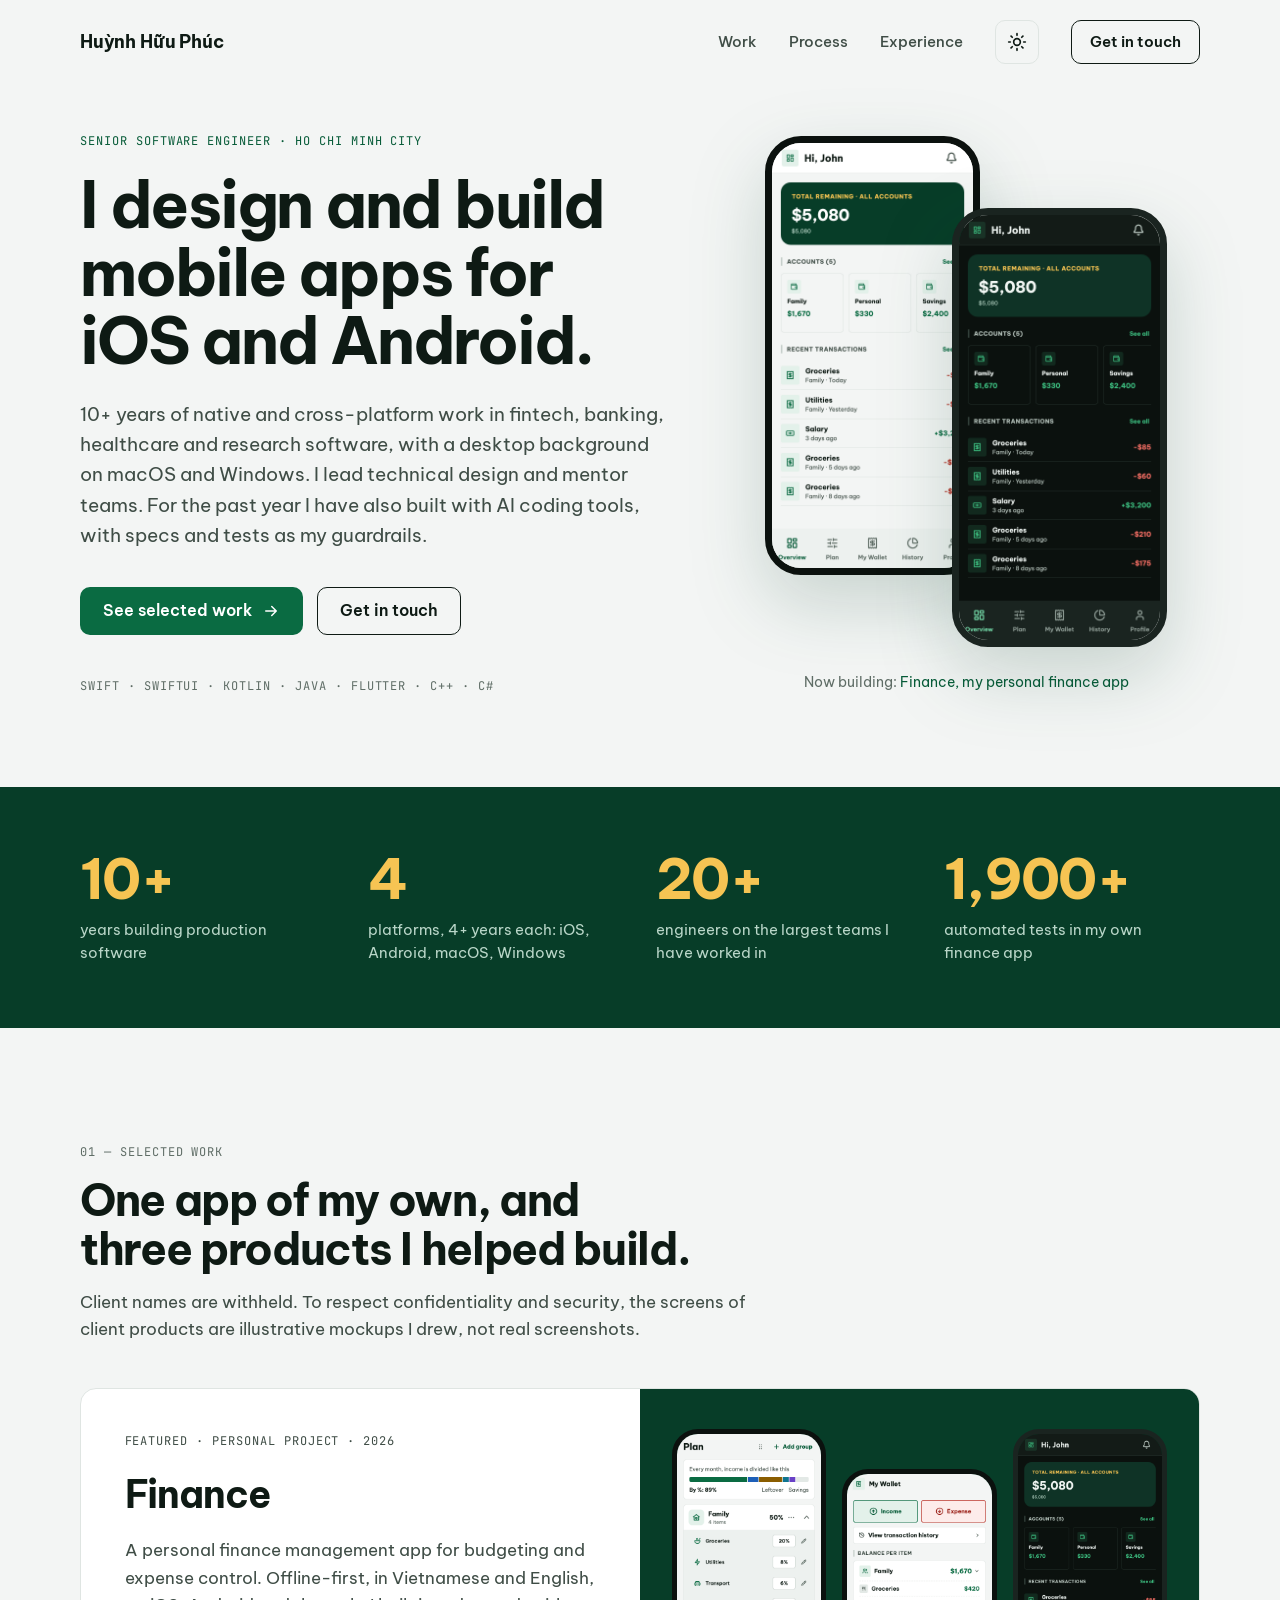
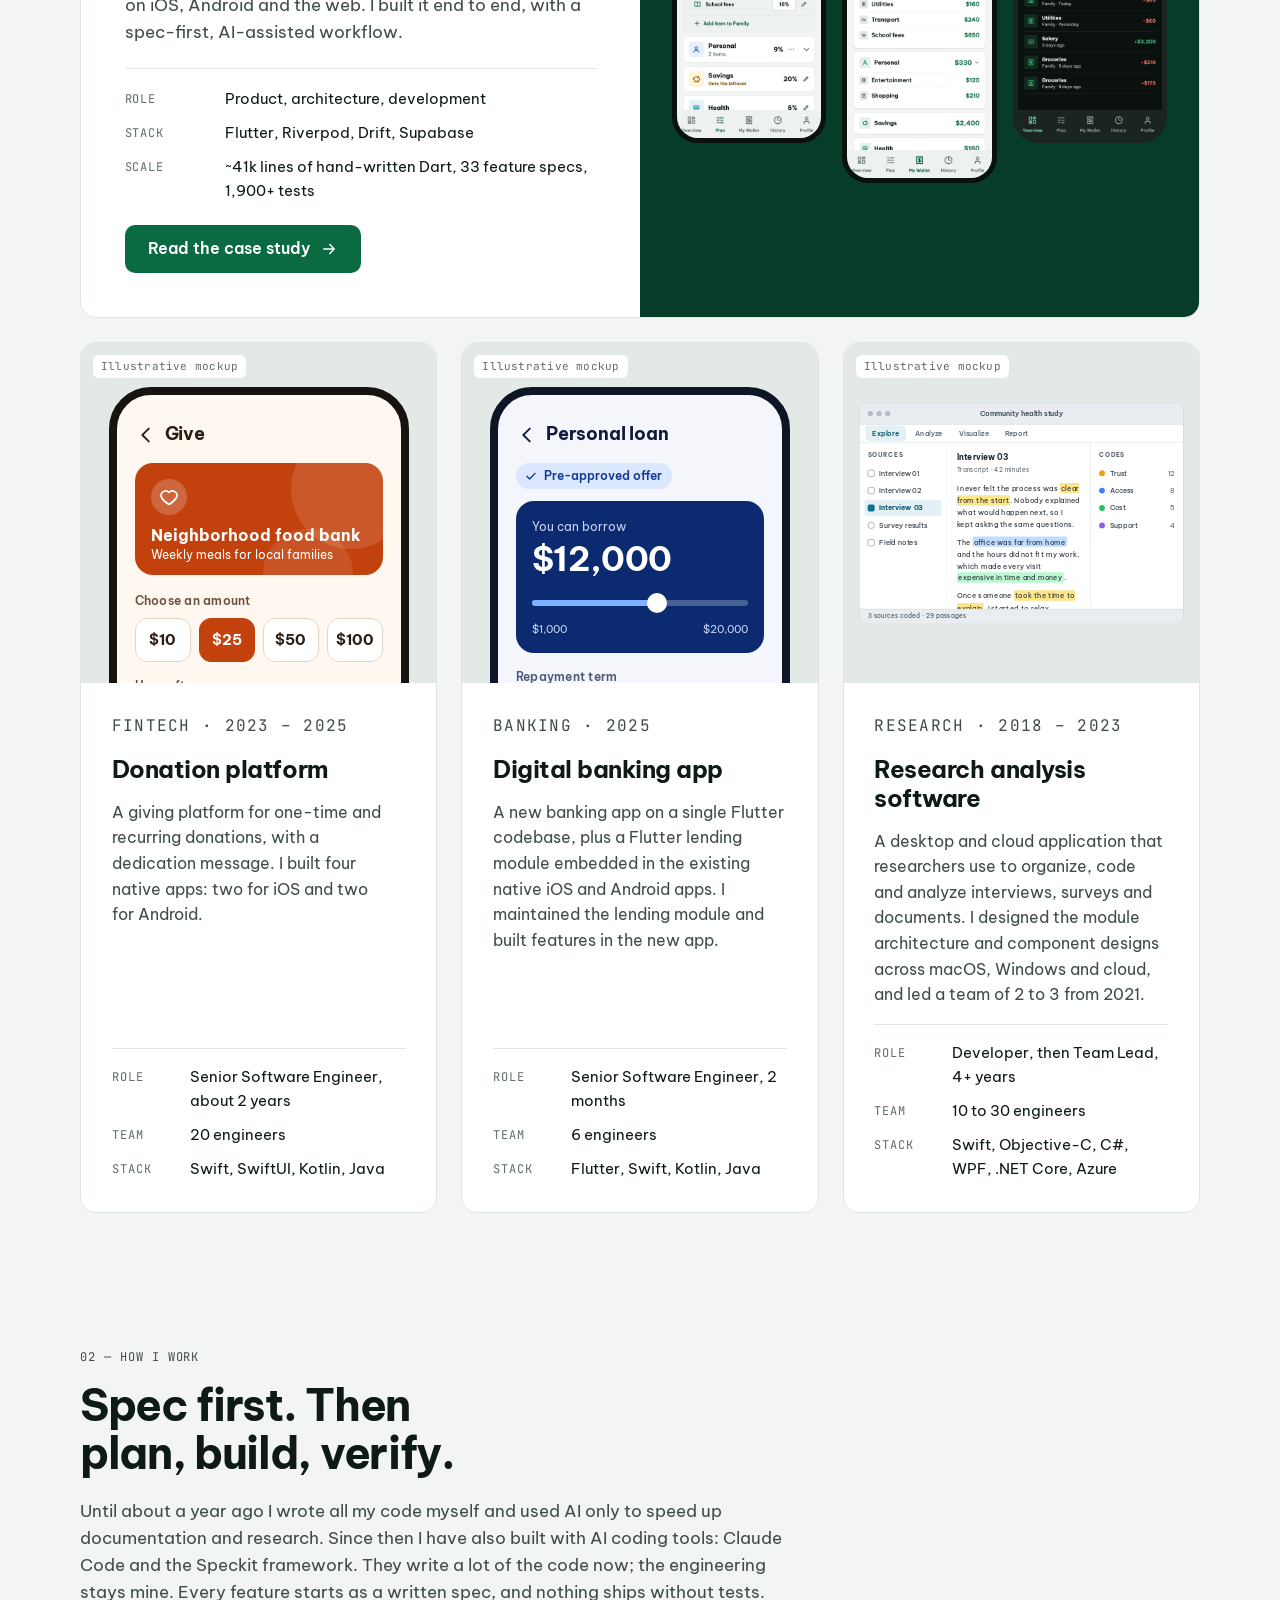
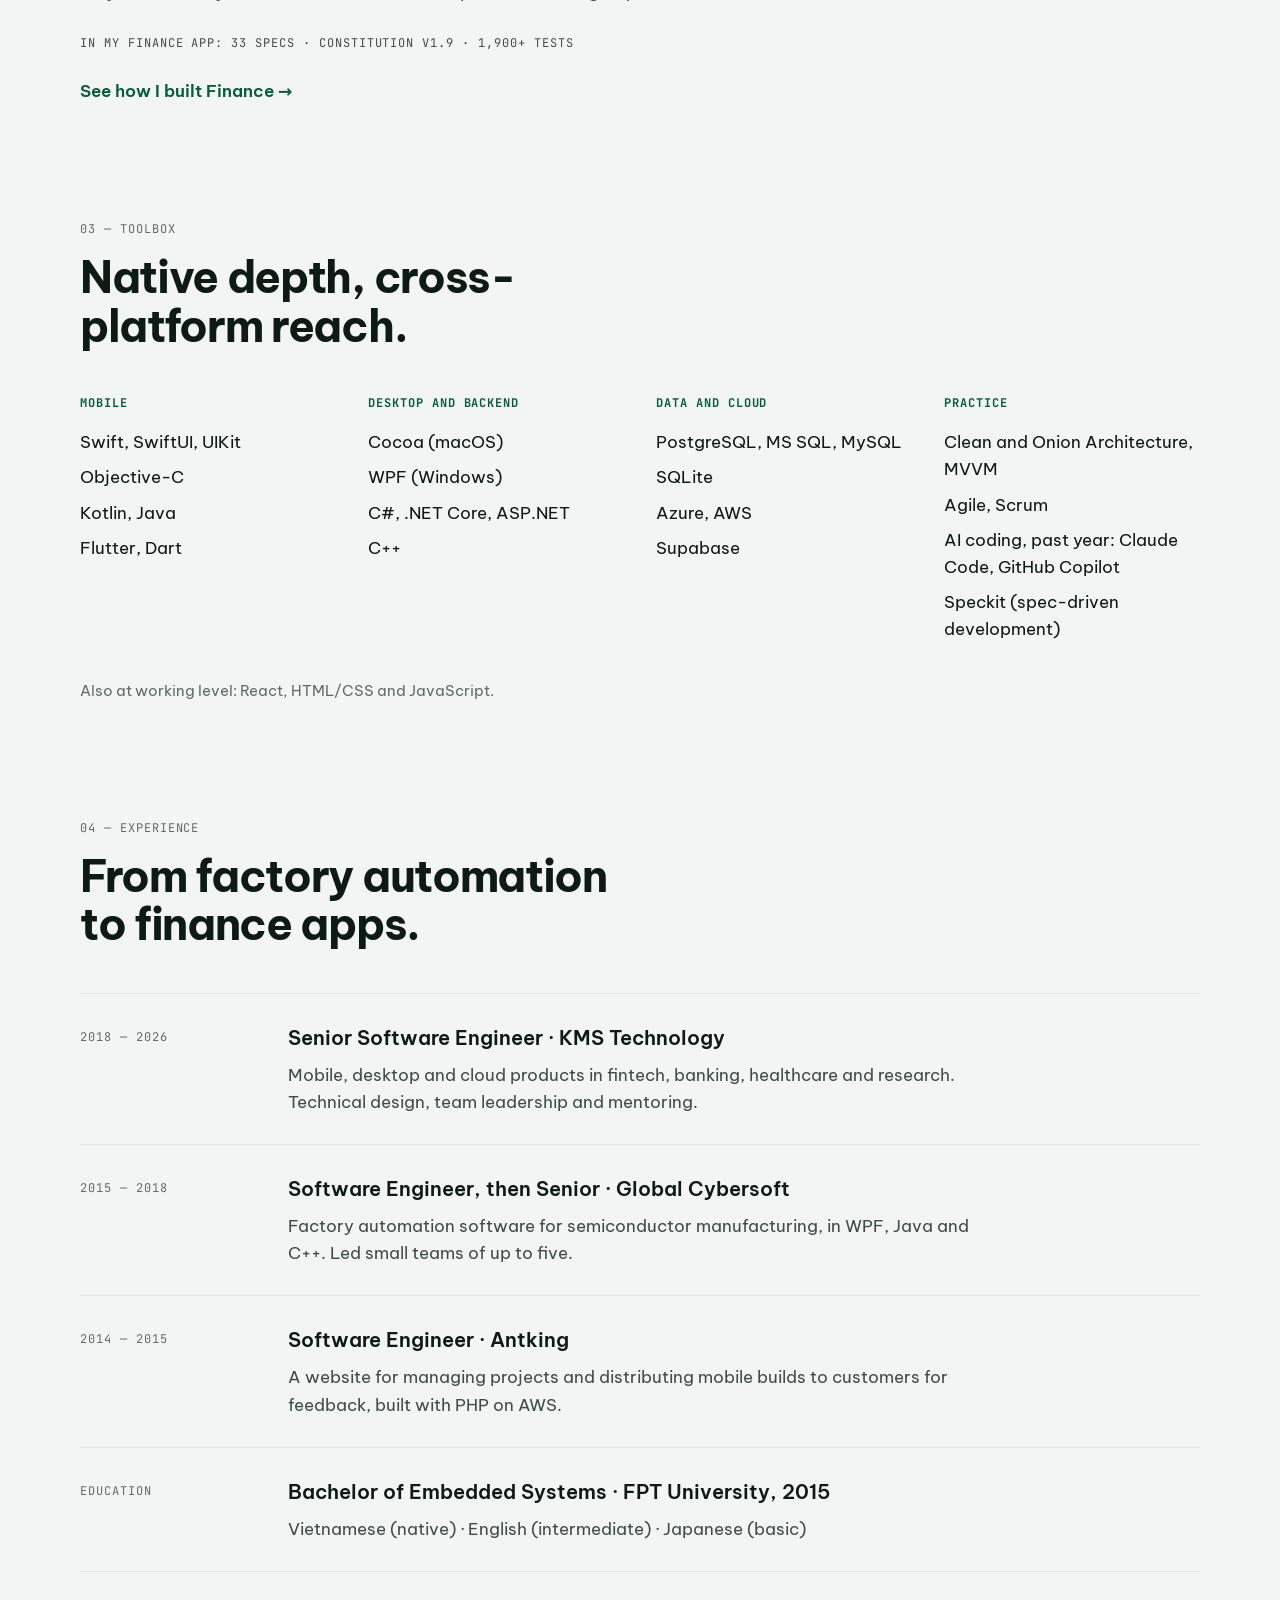
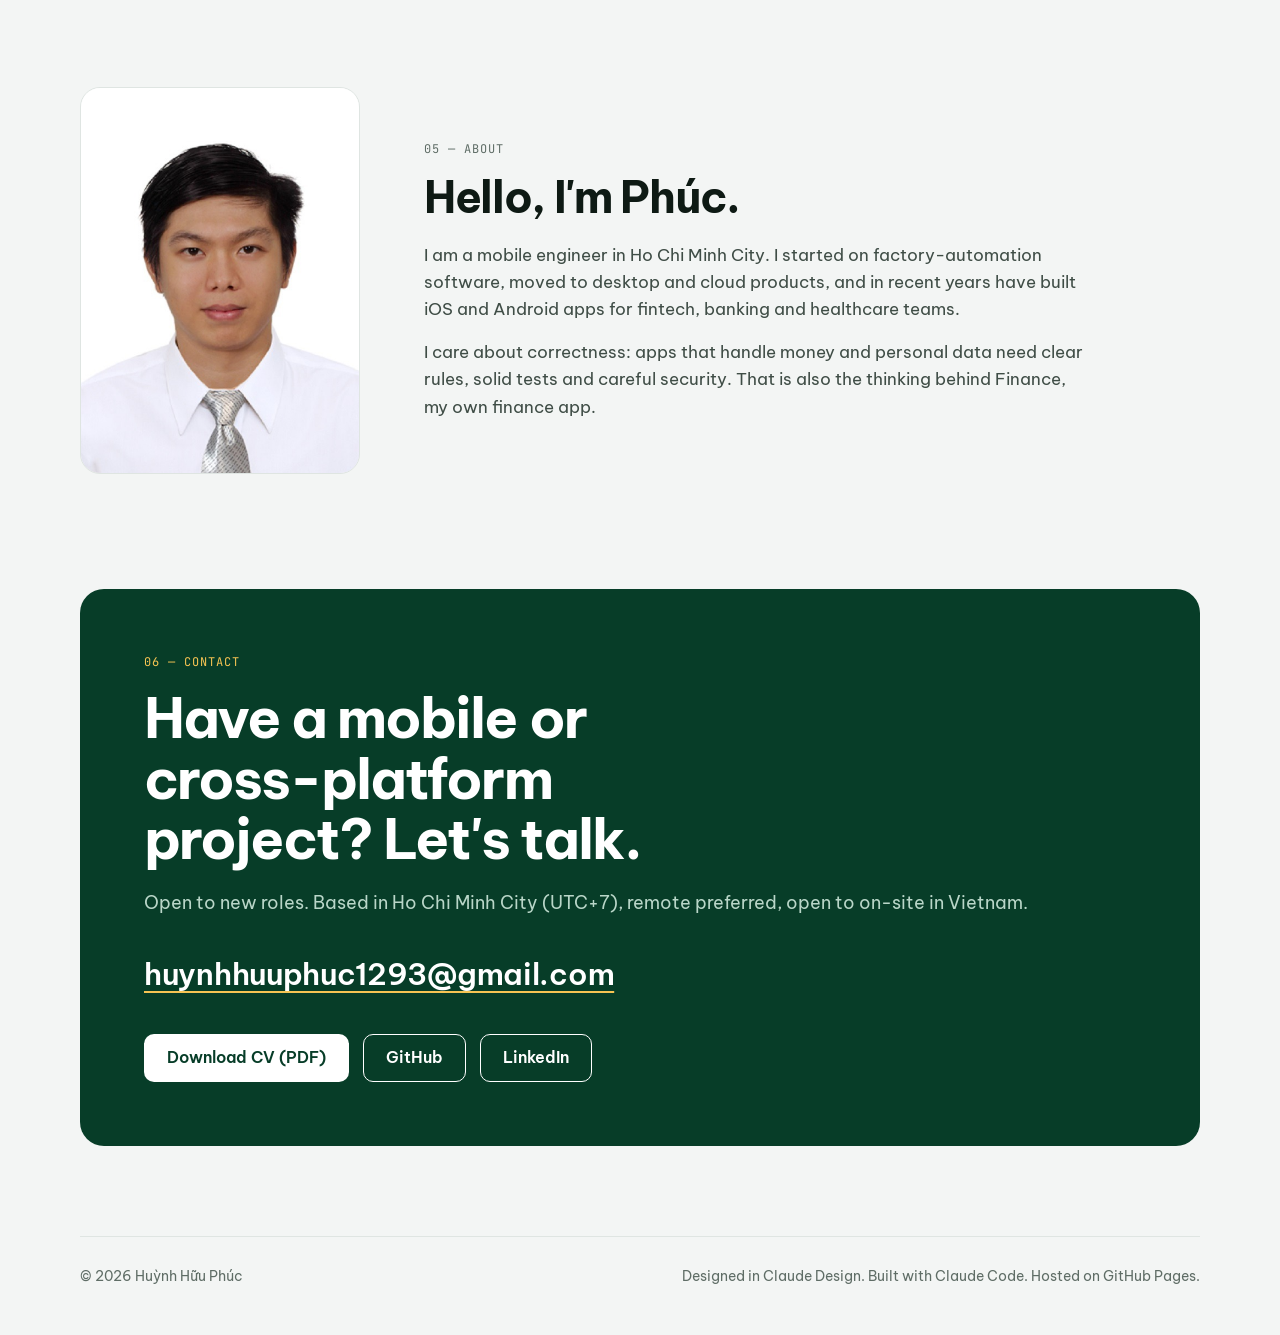
==== commit 6ca67dcc: "Remove the unverified word "optional" from the donation platform text Co-Authored-By: Claude Sonnet " ====
--- a/index.html
+++ b/index.html
@@ -130,7 +130,7 @@
       <div class="project-media project-media--phone">
         <span class="mono mock-badge" style="text-transform:none; letter-spacing:0.02em">Illustrative mockup</span>
         <div class="mock-phone">
-          <div role="img" aria-label="Illustrative mockup of a donation app: choose an amount, how often to give, and an optional dedication" style="width:300px; height:620px; box-sizing:border-box; border:8px solid #17130F; border-radius:42px; background:#FFF8F1; overflow:hidden; font-family:'Be Vietnam Pro',system-ui,sans-serif; color:#2B1D14">
+          <div role="img" aria-label="Illustrative mockup of a donation app: choose an amount, how often to give, and a dedication message" style="width:300px; height:620px; box-sizing:border-box; border:8px solid #17130F; border-radius:42px; background:#FFF8F1; overflow:hidden; font-family:'Be Vietnam Pro',system-ui,sans-serif; color:#2B1D14">
             <div style="padding:18px 18px 0; display:flex; flex-direction:column">
               <div style="display:flex; align-items:center; gap:8px; height:44px">
                 <svg width="22" height="22" viewBox="0 0 24 24" fill="none" stroke="#2B1D14" stroke-width="2" stroke-linecap="round" stroke-linejoin="round" aria-hidden="true"><path d="M15 5l-7 7 7 7"/></svg>
@@ -159,7 +159,7 @@
                 <div style="height:40px; border-radius:20px; background:#FFFFFF; border:1.5px solid #E9D3C2; display:flex; align-items:center; justify-content:center; font-weight:600; font-size:13px">Fortnightly</div>
                 <div style="height:40px; border-radius:20px; background:#2B1D14; border:1.5px solid #2B1D14; color:#FFFFFF; display:flex; align-items:center; justify-content:center; font-weight:600; font-size:13px">Monthly</div>
               </div>
-              <div style="margin-top:14px; font-size:12px; font-weight:600; color:#6B4F3F; letter-spacing:0.02em">Dedicate this gift (optional)</div>
+              <div style="margin-top:14px; font-size:12px; font-weight:600; color:#6B4F3F; letter-spacing:0.02em">Dedicate this gift</div>
               <div style="margin-top:8px; height:64px; border-radius:12px; background:#FFFFFF; border:1.5px solid #E9D3C2; box-sizing:border-box; padding:10px 12px; font-size:13px; line-height:1.4; color:#2B1D14">In honor of Grandma Rose, who always cooked for everyone.</div>
               <div style="margin-top:16px; height:52px; border-radius:14px; background:#C2410C; color:#FFFFFF; display:flex; align-items:center; justify-content:center; font-weight:700; font-size:16px">Give $25 monthly</div>
             </div>
@@ -169,7 +169,7 @@
       <div class="project-body">
         <p class="mono">Fintech · 2023 – 2025</p>
         <h3>Donation platform</h3>
-        <p>A giving platform for one-time and recurring donations, with an optional dedication message. I built four native apps: two for iOS and two for Android.</p>
+        <p>A giving platform for one-time and recurring donations, with a dedication message. I built four native apps: two for iOS and two for Android.</p>
         <dl class="spec">
           <dt class="mono">Role</dt><dd>Senior Software Engineer, about 2 years</dd>
           <dt class="mono">Team</dt><dd>20 engineers</dd>
